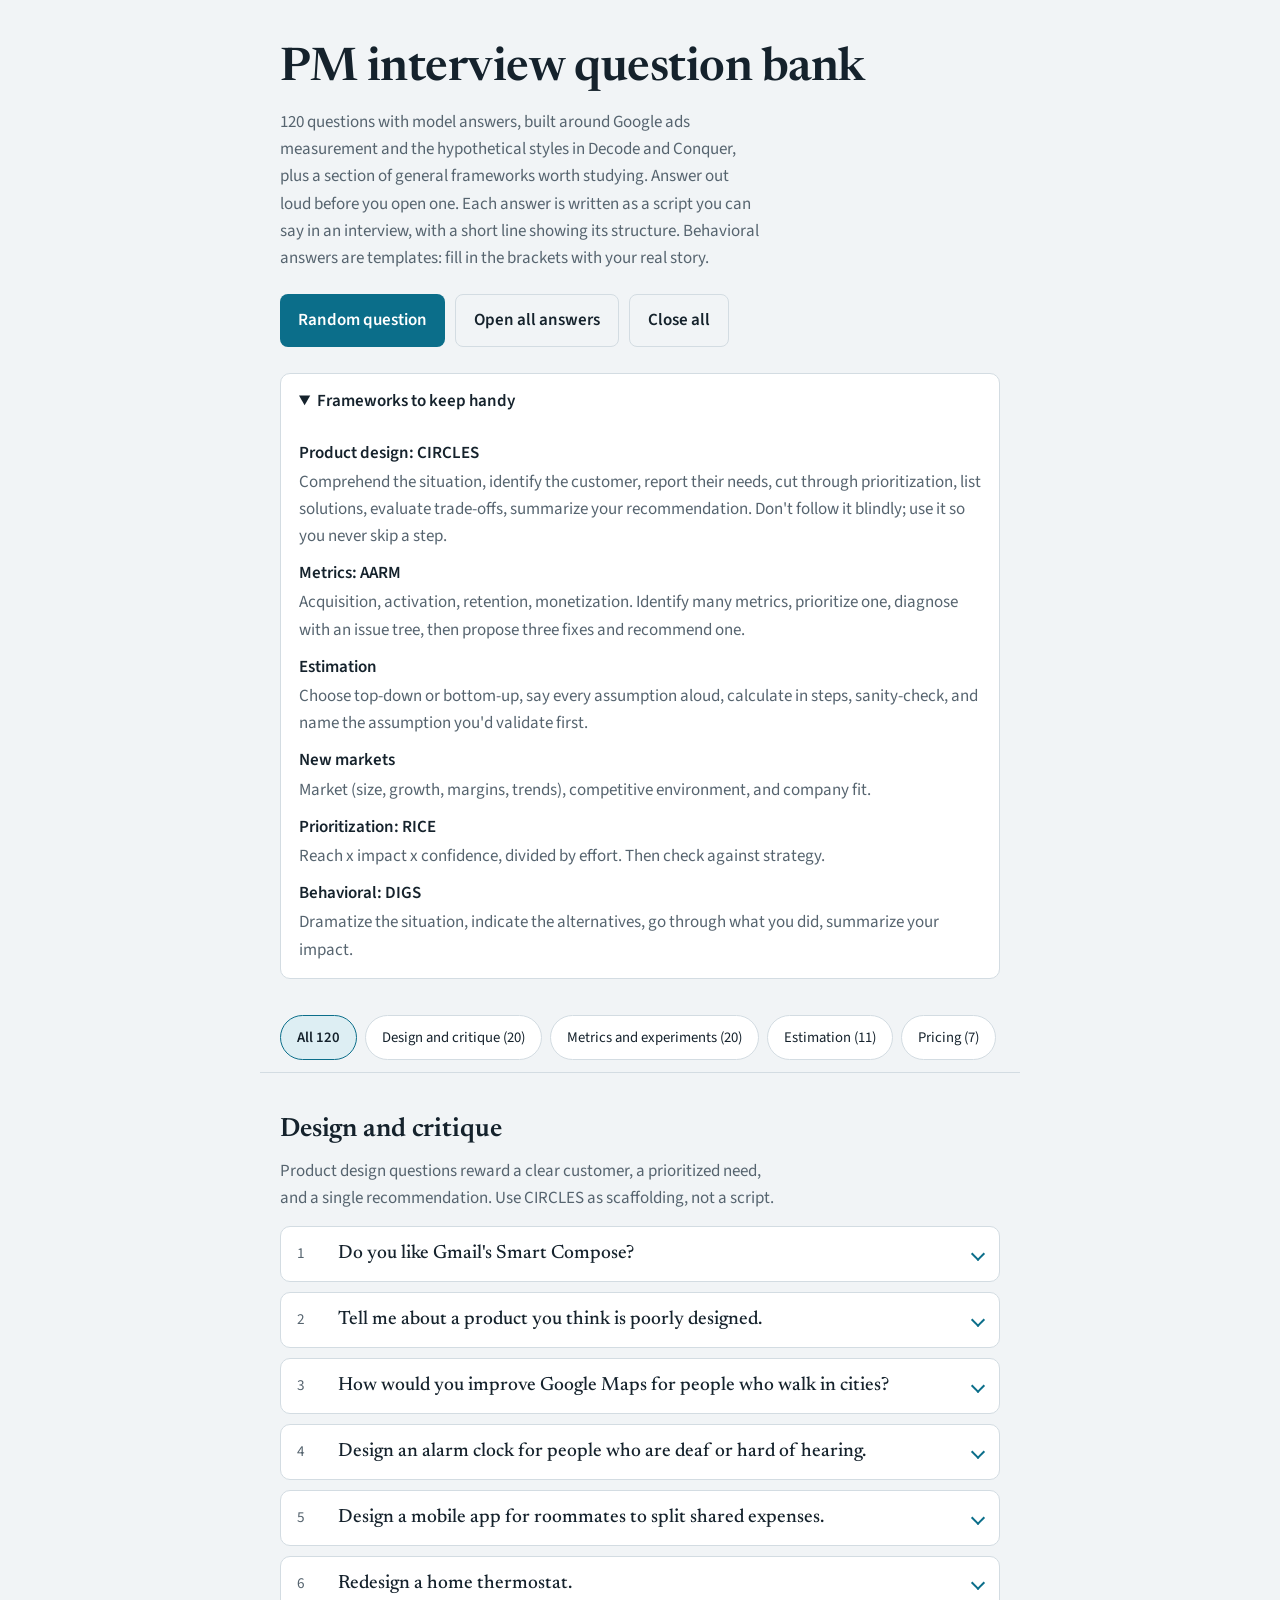
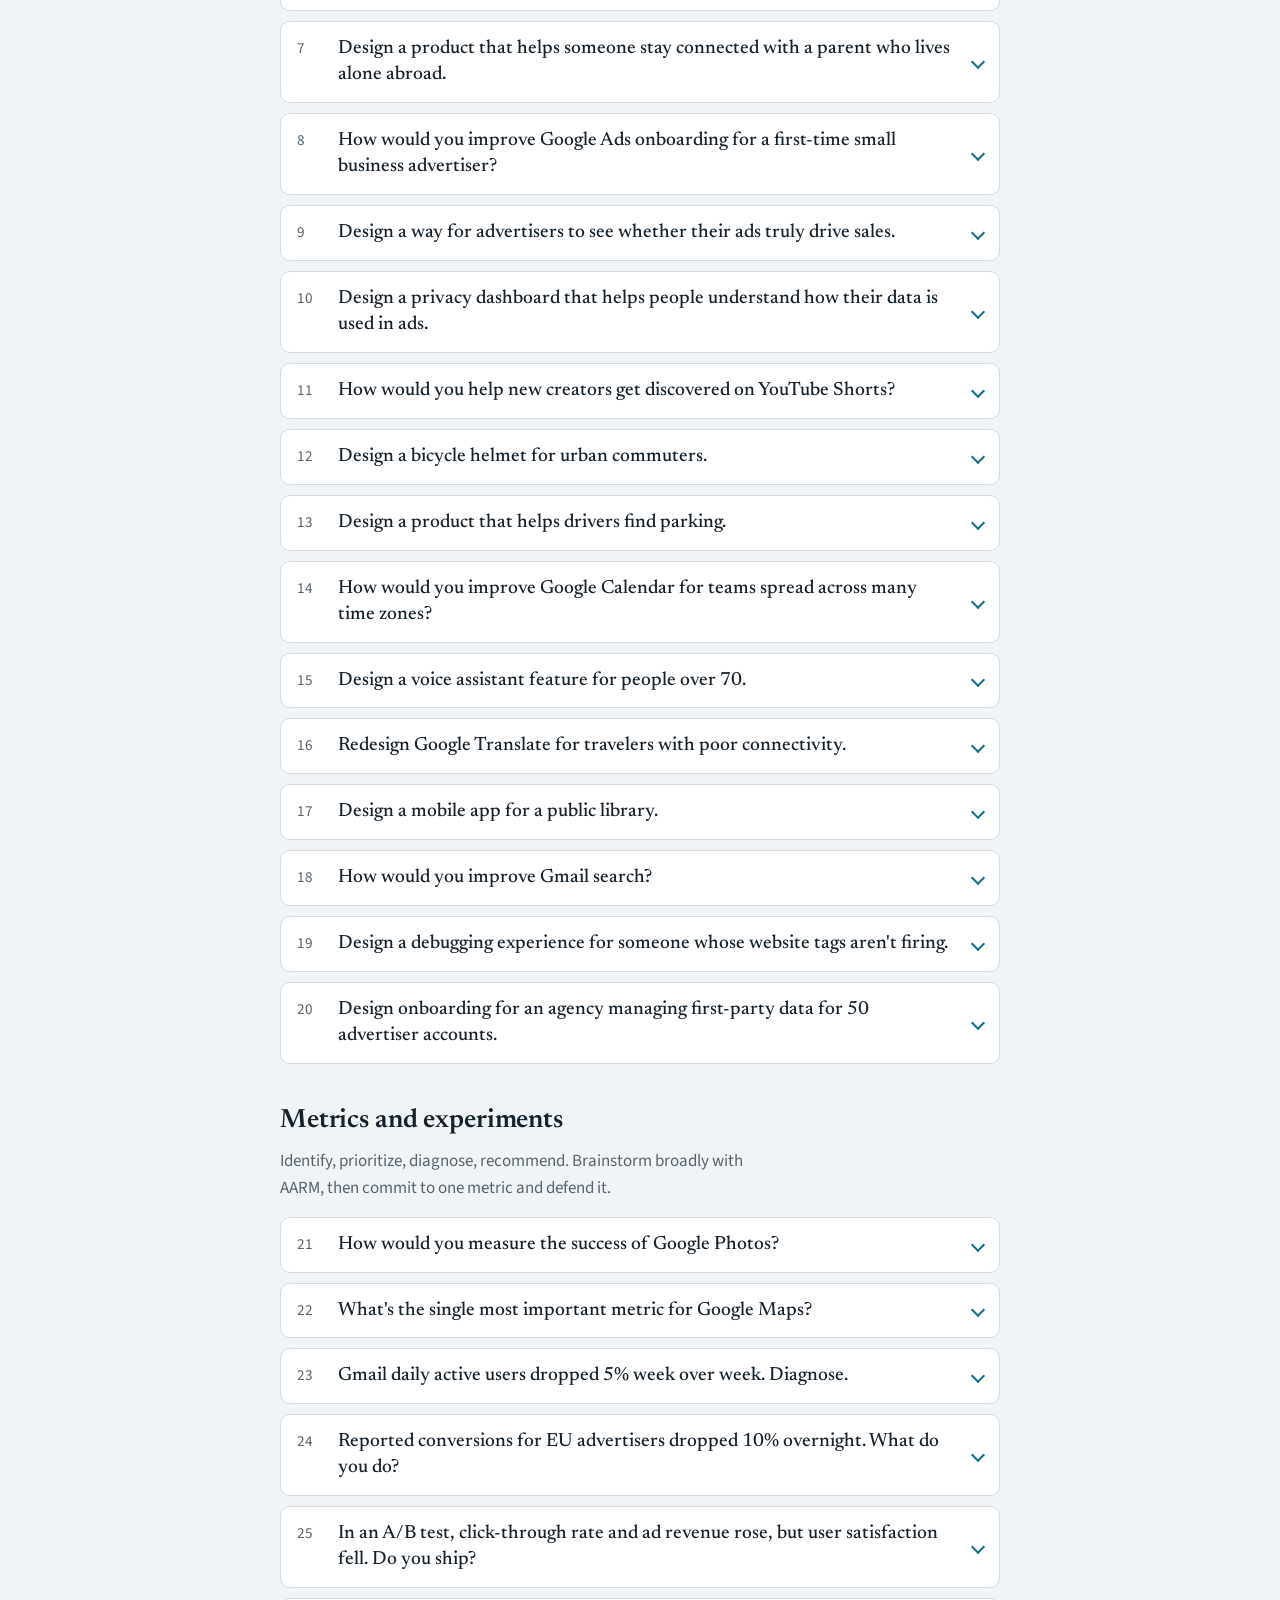
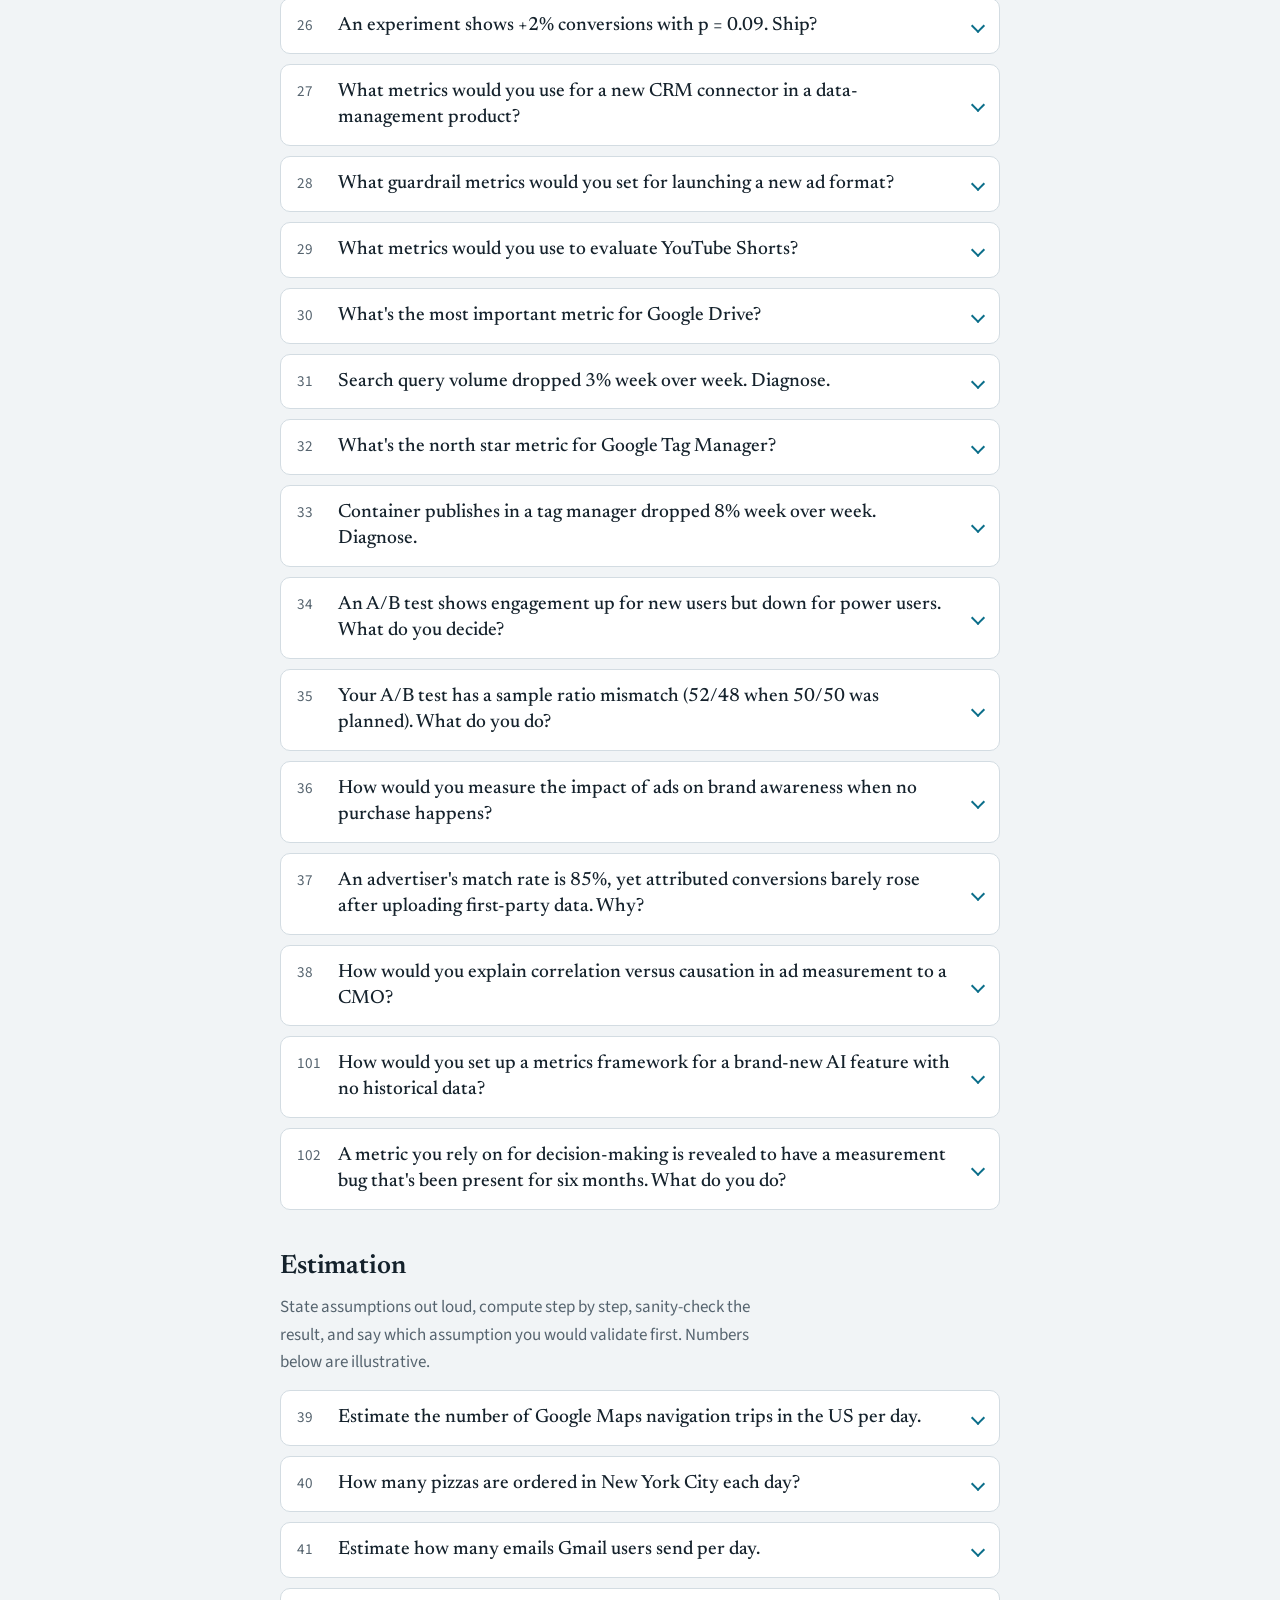
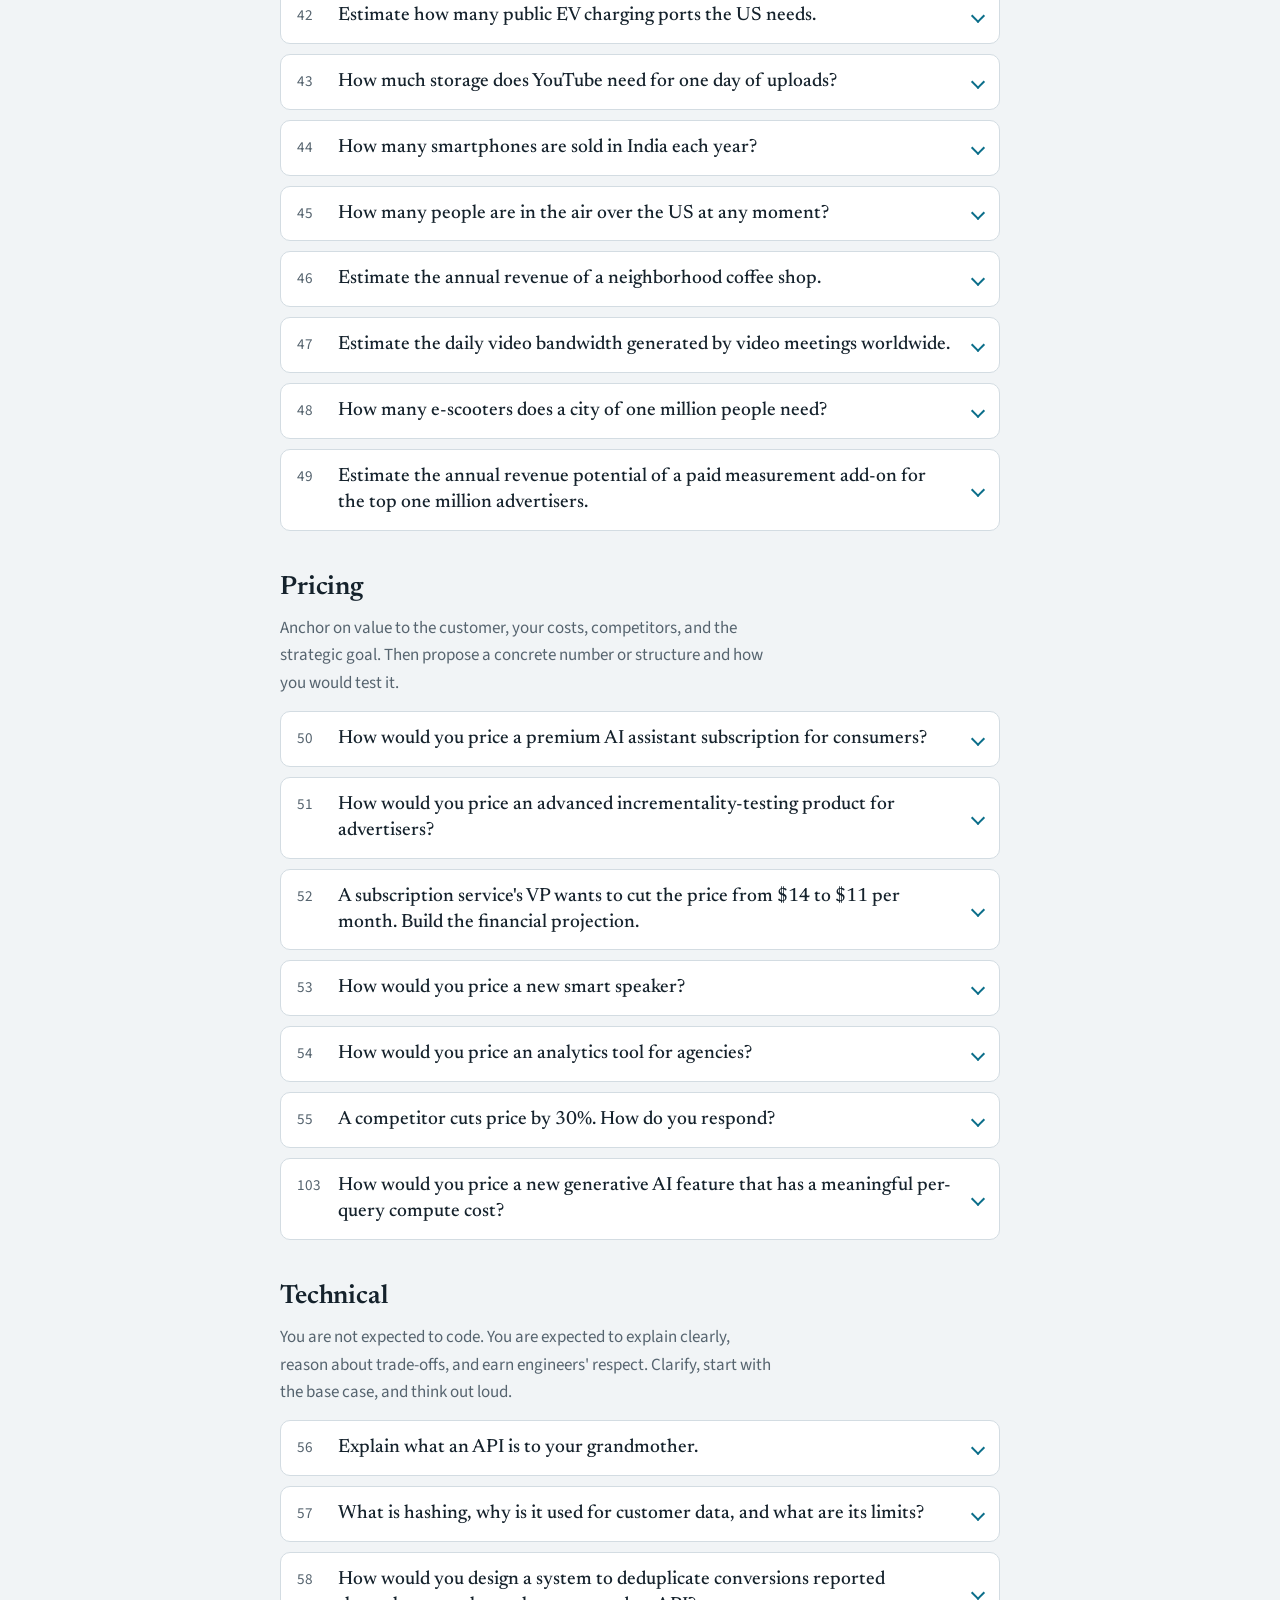
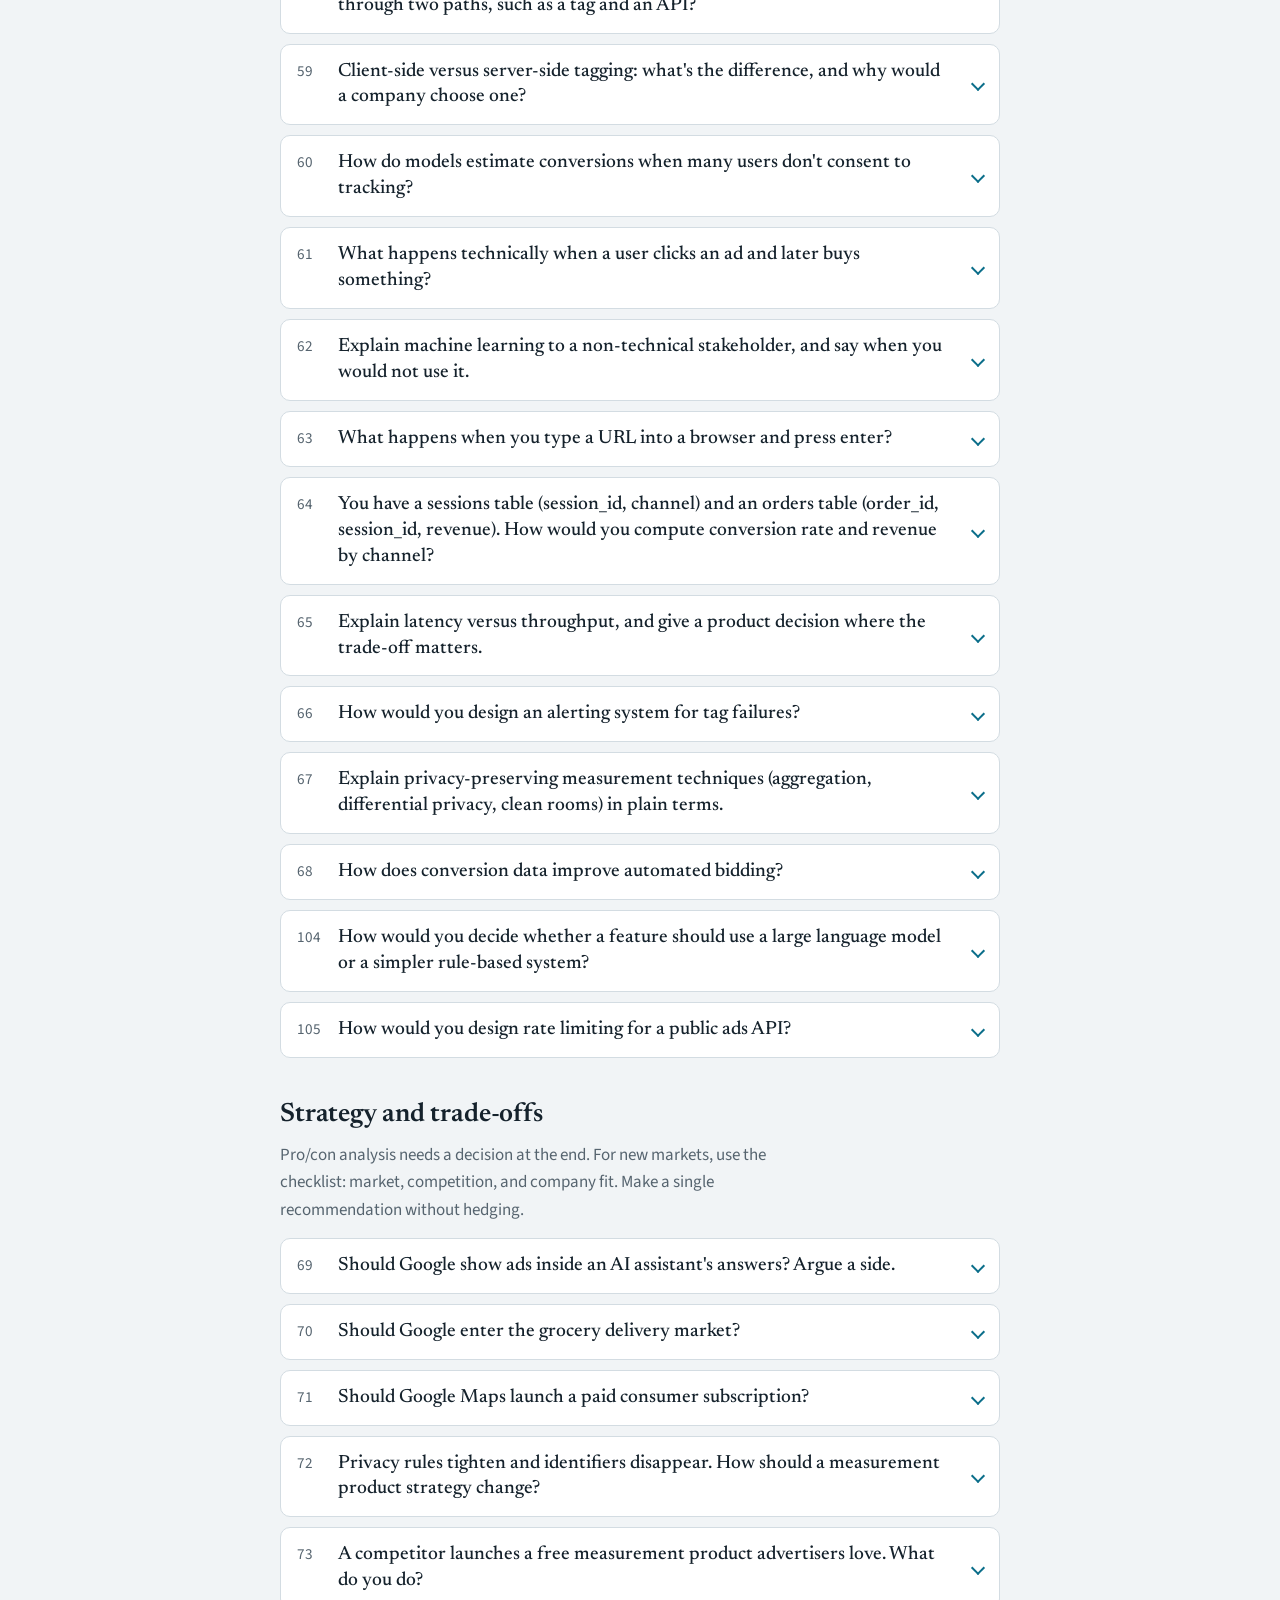
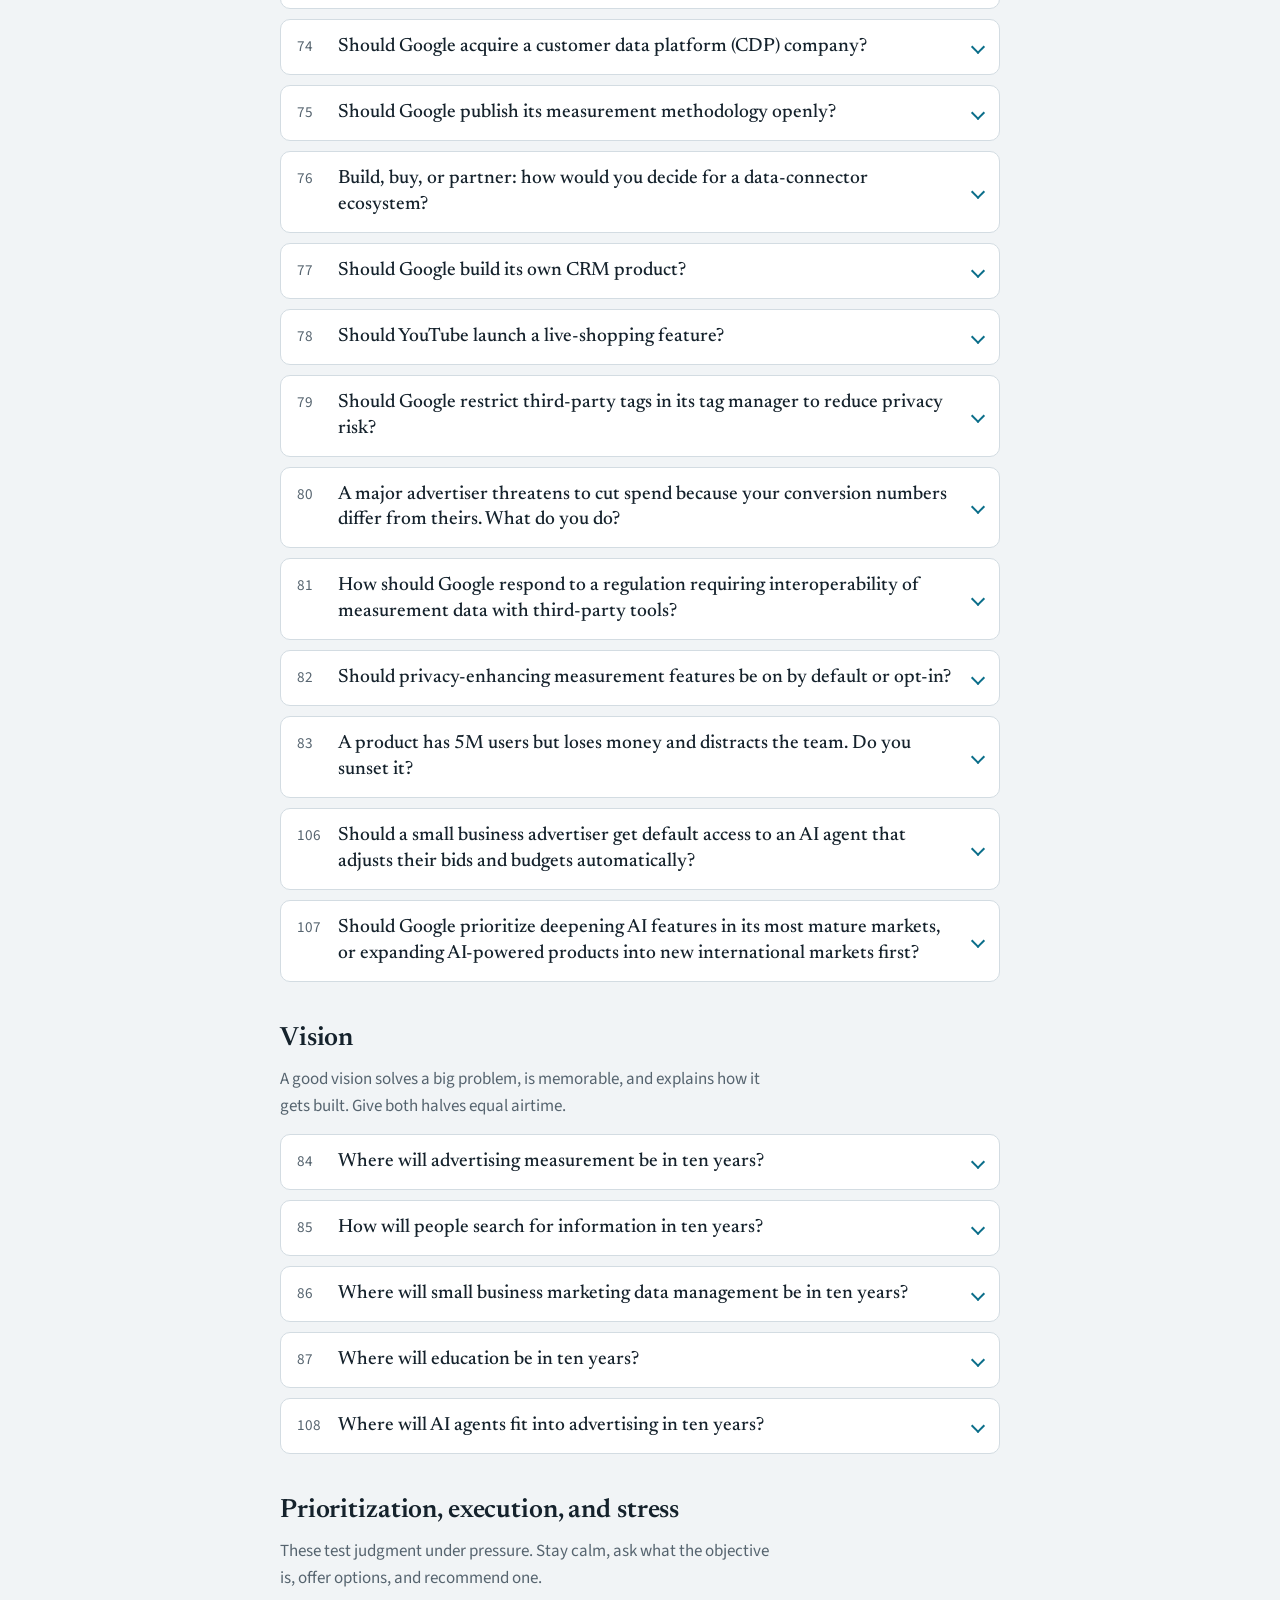
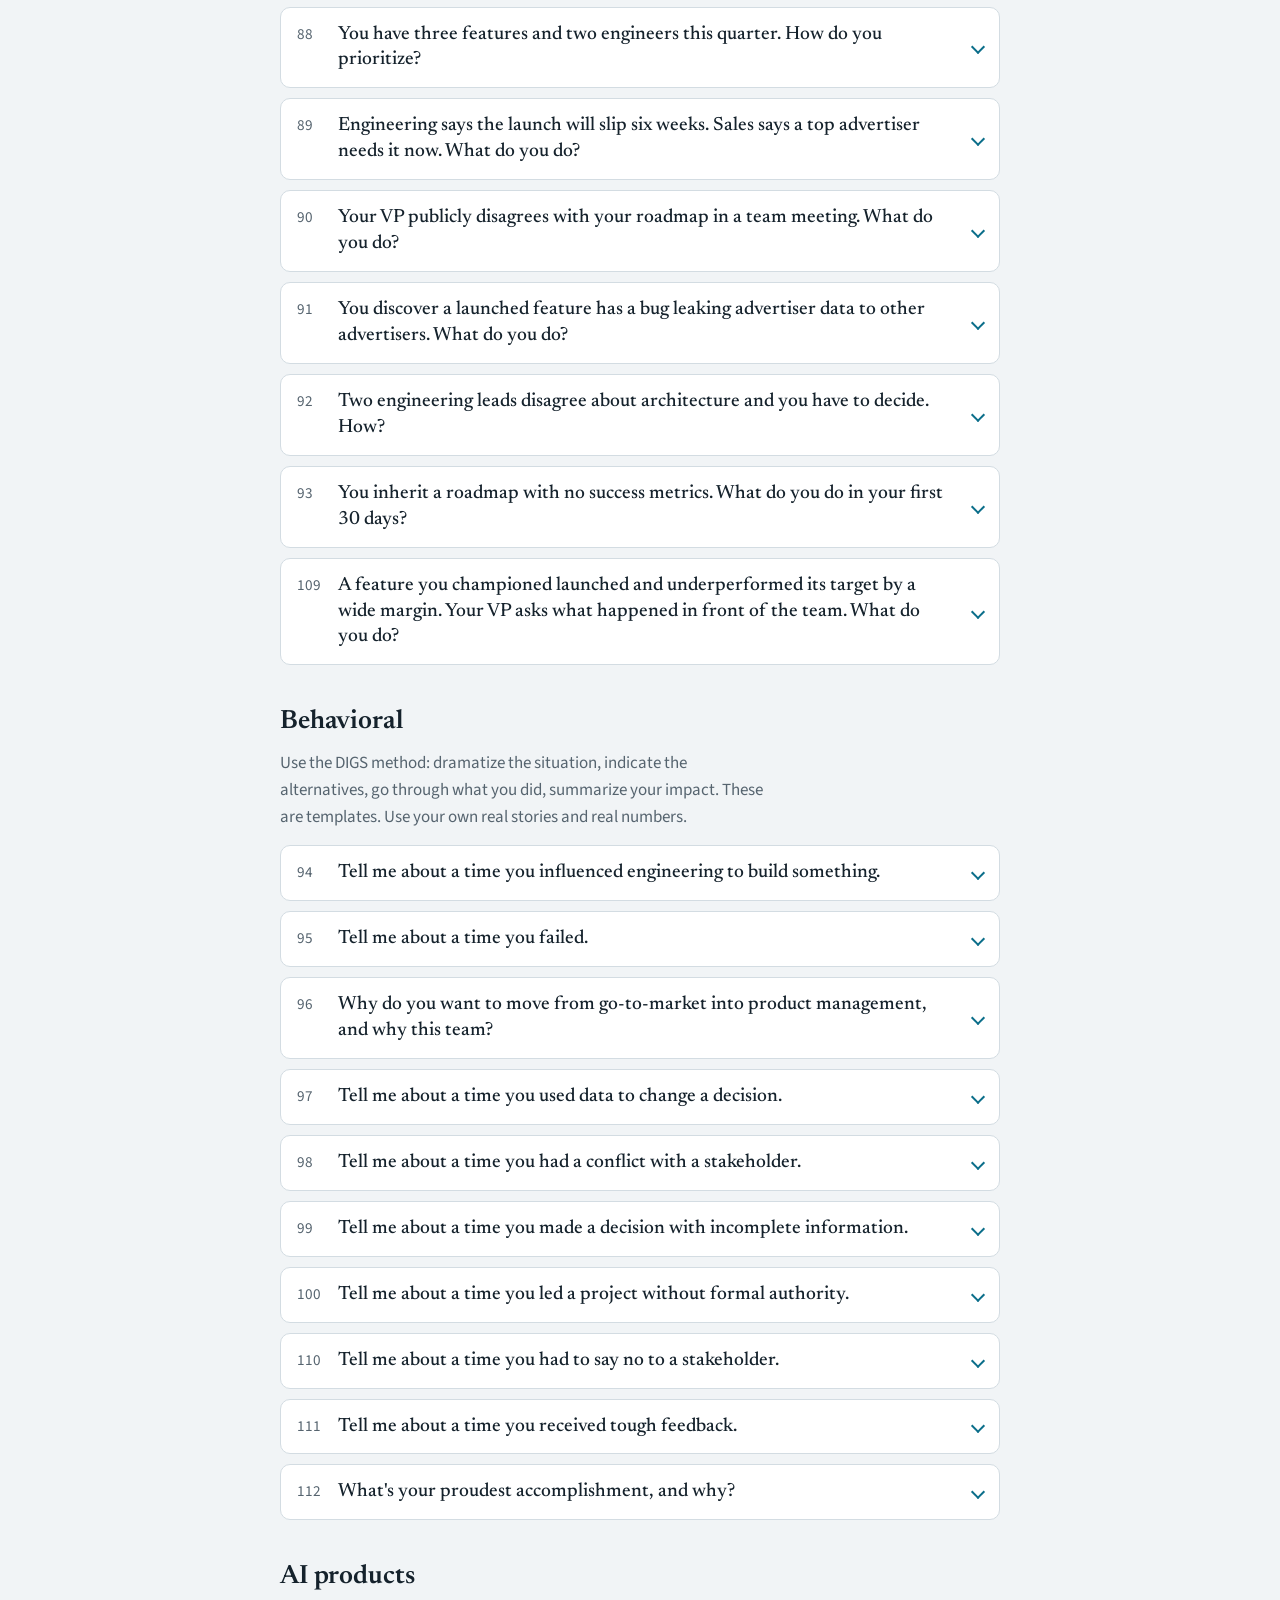
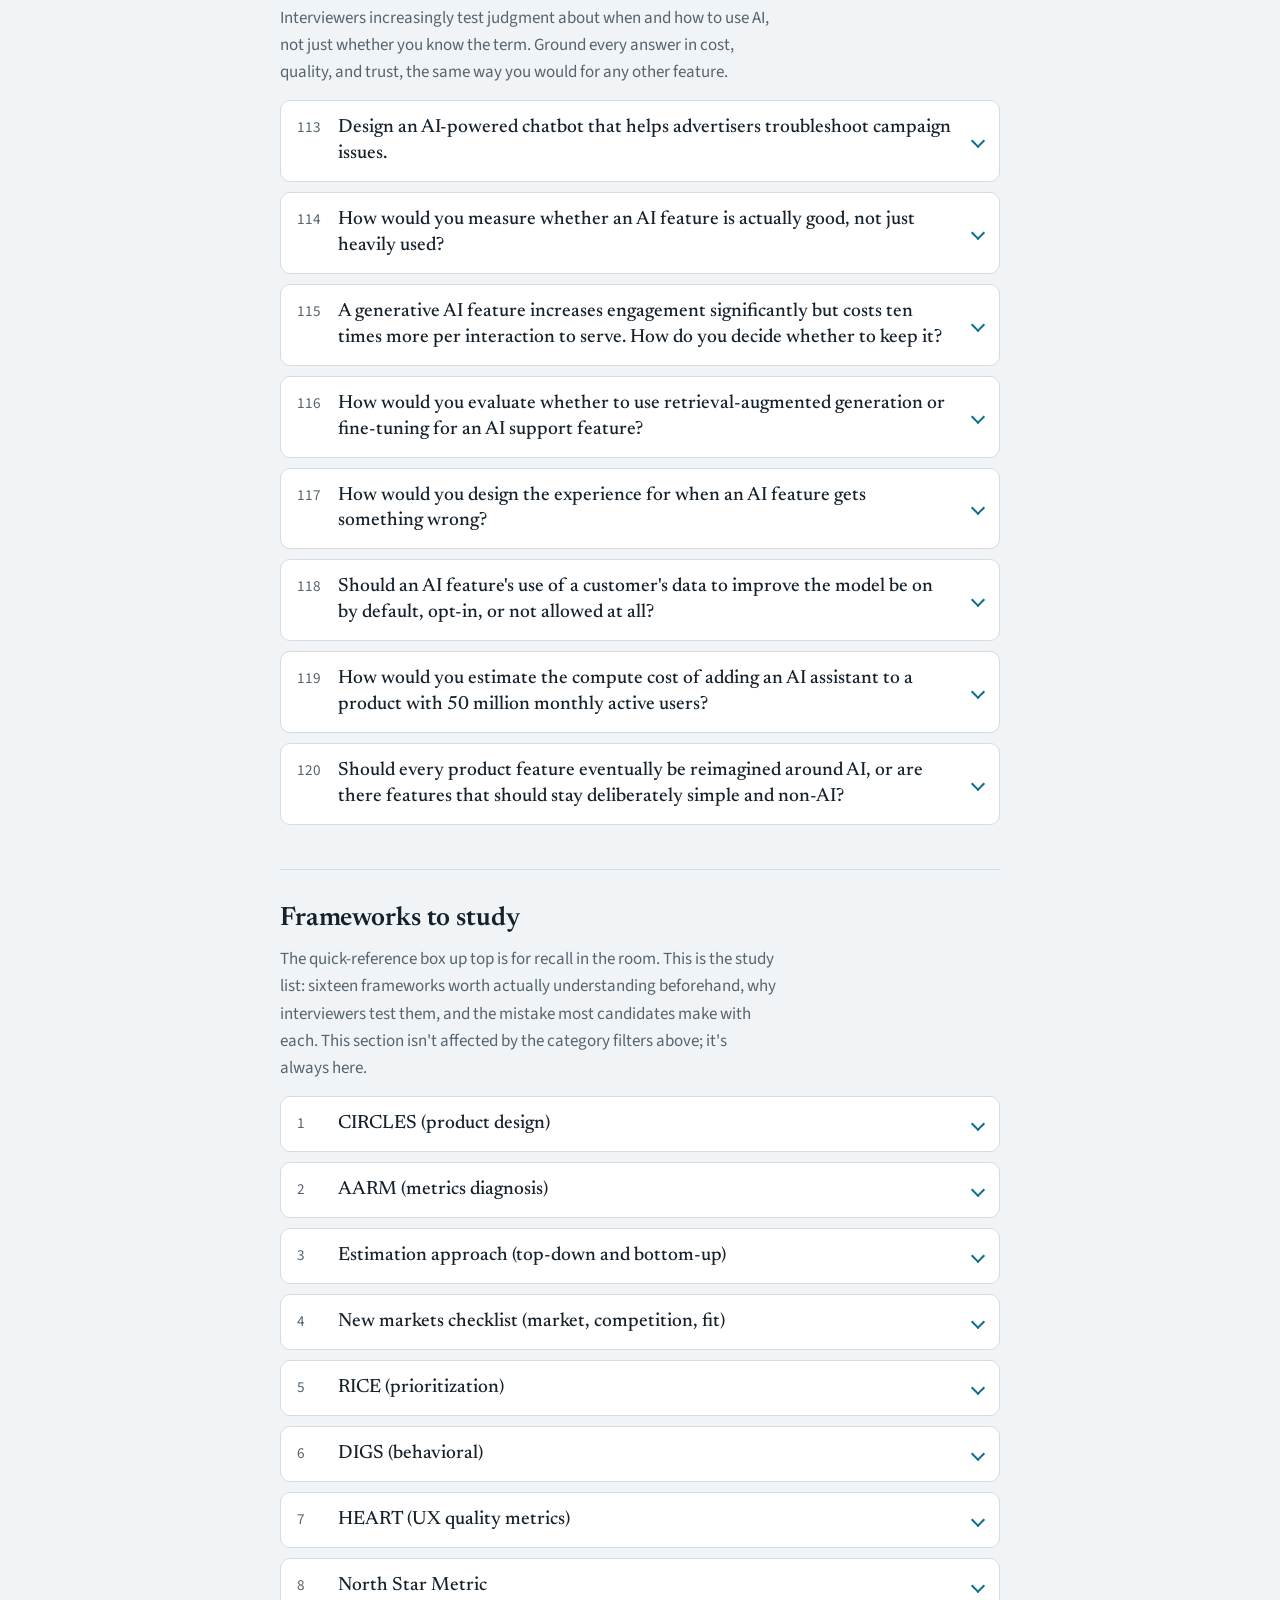
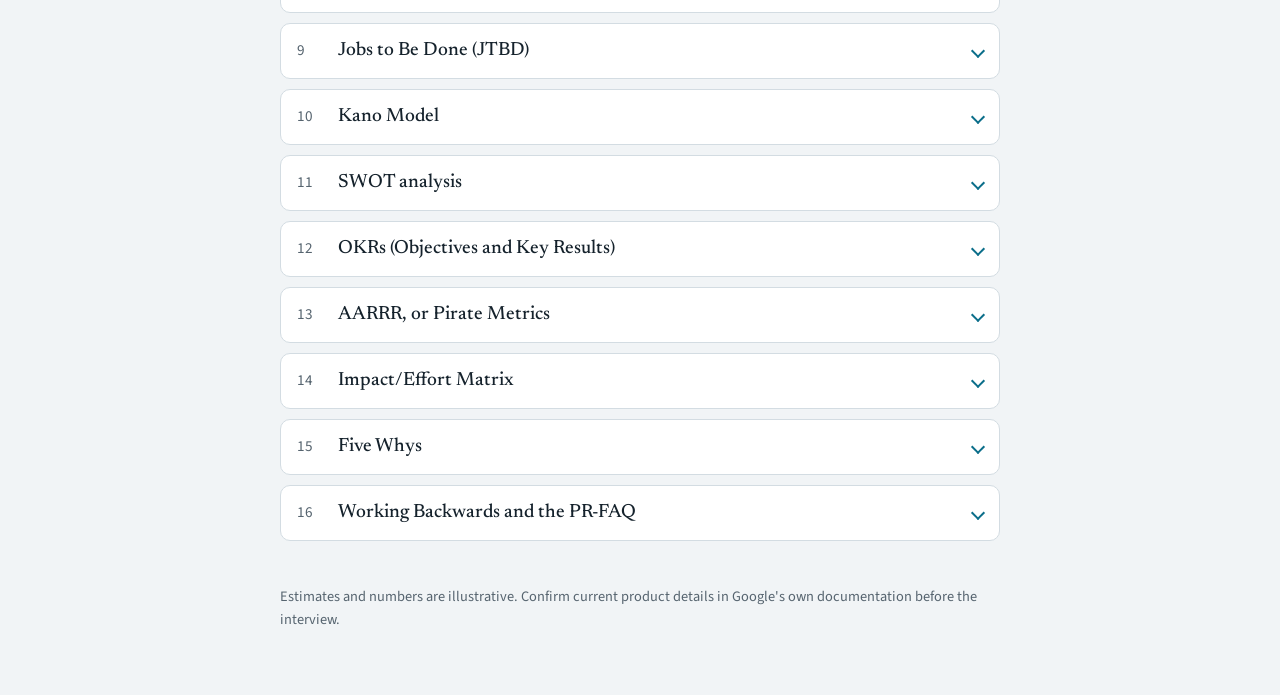
==== index.html @ 240a8ec2 "Add PM interview question bank 120 model-answer questions across design, metrics, estimation, pricin" ====
<!DOCTYPE html>
<html lang="en">
<head>
<meta charset="utf-8">
<meta name="viewport" content="width=device-width, initial-scale=1, viewport-fit=cover">
<title>PM interview question bank</title>
<link rel="preconnect" href="https://fonts.googleapis.com">
<link rel="preconnect" href="https://fonts.gstatic.com" crossorigin>
<link rel="stylesheet" href="https://fonts.googleapis.com/css2?family=Newsreader:opsz,wght@6..72,500;6..72,600&family=Source+Sans+3:wght@400;600&display=swap">
<style>
:root{
  --bg:#F1F4F6; --surface:#FFFFFF; --ink:#15222C; --muted:#56646F; --line:#D3DCE2;
  --accent:#0B6E8A; --accent-soft:#DDEEF3; --mark:#FFE8A3;
  --serif:"Newsreader",Georgia,"Times New Roman",serif;
  --sans:"Source Sans 3",-apple-system,"Segoe UI",Roboto,Helvetica,Arial,sans-serif;
  box-sizing:border-box;
  padding-top:env(safe-area-inset-top,0px);
  padding-bottom:env(safe-area-inset-bottom,0px);
}
@media (prefers-color-scheme: dark){
  :root:not([data-theme="light"]){
    --bg:#0F171D; --surface:#172229; --ink:#E5ECF0; --muted:#9AA9B4; --line:#2A3A45;
    --accent:#5CC2DD; --accent-soft:#16323C; --mark:#4B4013;
  }
}
:root[data-theme="dark"]{
  --bg:#0F171D; --surface:#172229; --ink:#E5ECF0; --muted:#9AA9B4; --line:#2A3A45;
  --accent:#5CC2DD; --accent-soft:#16323C; --mark:#4B4013;
}
html{scroll-padding-top:calc(env(safe-area-inset-top,0px) + 64px)}
*,*::before,*::after{box-sizing:inherit}
body{margin:0;background:var(--bg);color:var(--ink);font-family:var(--sans);font-size:17px;line-height:1.6}
.wrap{max-width:760px;margin:0 auto;padding:0 20px 64px}
header{padding:44px 0 18px}
h1{font-family:var(--serif);font-weight:600;font-size:clamp(2rem,6vw,2.9rem);line-height:1.1;margin:0 0 14px;letter-spacing:-0.01em}
.lede{color:var(--muted);margin:0 0 22px;max-width:60ch}
.tools{display:flex;flex-wrap:wrap;gap:10px}
button{font:inherit;cursor:pointer;touch-action:manipulation}
.btn{background:var(--accent);color:#fff;border:0;border-radius:8px;padding:12px 18px;font-weight:600;min-height:44px}
:root[data-theme="dark"] .btn{color:#06222B}
@media (prefers-color-scheme: dark){:root:not([data-theme="light"]) .btn{color:#06222B}}
.btn.alt{background:transparent;color:var(--ink);border:1px solid var(--line)}
button:focus-visible,summary:focus-visible{outline:3px solid var(--accent);outline-offset:2px}
summary{touch-action:manipulation}
.fw{background:var(--surface);border:1px solid var(--line);border-radius:10px;margin:26px 0 8px;padding:0 18px}
.fw summary{padding:14px 0;font-weight:600;cursor:pointer}
.fw dl{margin:0 0 14px}
.fw dt{font-weight:600;margin-top:10px}
.fw dd{margin:2px 0 0;color:var(--muted)}
.bar{position:sticky;top:env(safe-area-inset-top,0px);z-index:5;background:var(--bg);border-bottom:1px solid var(--line);margin:0 -20px;padding:10px 20px}
.chips{display:flex;gap:8px;overflow-x:auto;-webkit-overflow-scrolling:touch;padding-bottom:2px;scrollbar-width:thin}
.chip{flex:0 0 auto;background:var(--surface);color:var(--ink);border:1px solid var(--line);border-radius:999px;padding:10px 16px;font-size:.92rem;white-space:nowrap;min-height:44px;touch-action:manipulation}
.chip[aria-pressed="true"]{background:var(--accent-soft);border-color:var(--accent);color:var(--ink);font-weight:600}
.sec{margin-top:36px}
#frameworks{margin-top:44px;padding-top:28px;border-top:1px solid var(--line)}
.sec[hidden]{display:none}
h2{font-family:var(--serif);font-weight:600;font-size:1.65rem;margin:0 0 6px;letter-spacing:-0.005em}
.blurb{color:var(--muted);margin:0 0 14px;max-width:62ch}
.q{background:var(--surface);border:1px solid var(--line);border-radius:10px;margin:0 0 10px}
.q.picked{background:var(--mark)}
.q summary{list-style:none;display:flex;gap:14px;align-items:baseline;padding:14px 16px;cursor:pointer}
.q summary::-webkit-details-marker{display:none}
.num{flex:0 0 1.8em;color:var(--muted);font-variant-numeric:tabular-nums;font-size:.95rem}
.qt{font-family:var(--serif);font-weight:500;font-size:1.2rem;line-height:1.35;flex:1}
.q summary::after{content:"";flex:0 0 auto;width:8px;height:8px;border-right:2px solid var(--accent);border-bottom:2px solid var(--accent);transform:rotate(45deg);margin-left:6px;align-self:center;transition:transform .15s}
.q[open] summary::after{transform:rotate(225deg)}
.ans{padding:2px 18px 16px calc(16px + 1.8em + 14px);border-top:1px solid var(--line);margin:0 0 0 0}
.ans p{margin:12px 0 0;max-width:66ch}
.ans p.shape{color:var(--muted);font-size:.92rem;border-left:3px solid var(--accent);padding-left:10px;margin-top:14px}
.ans ul,.ans ol{margin:10px 0 0;padding-left:1.25em;max-width:66ch}
.ans li{margin:4px 0}
.tbl{overflow-x:auto;-webkit-overflow-scrolling:touch;margin-top:12px}
table{border-collapse:collapse;font-size:.95rem;min-width:100%}
th,td{border:1px solid var(--line);padding:6px 10px;text-align:left}
th{background:var(--accent-soft)}
pre{background:var(--accent-soft);border:1px solid var(--line);border-radius:8px;padding:12px 14px;overflow-x:auto;-webkit-overflow-scrolling:touch;margin:12px 0 0;font-size:.85rem;line-height:1.5;max-width:66ch}
code{font-family:ui-monospace,SFMono-Regular,Menlo,Consolas,monospace}
footer{margin-top:44px;color:var(--muted);font-size:.9rem}
@media (max-width:560px){
  .ans{padding-left:18px}
  .num{flex-basis:1.6em}
  .qt{font-size:1.1rem}
}
@media (prefers-reduced-motion: reduce){.q summary::after{transition:none}}
</style>
</head>
<body>
<div class="wrap">
<header>
<h1>PM interview question bank</h1>
<p class="lede">120 questions with model answers, built around Google ads measurement and the hypothetical styles in Decode and Conquer, plus a section of general frameworks worth studying. Answer out loud before you open one. Each answer is written as a script you can say in an interview, with a short line showing its structure. Behavioral answers are templates: fill in the brackets with your real story.</p>
<div class="tools">
<button class="btn" id="rand">Random question</button>
<button class="btn alt" id="openall">Open all answers</button>
<button class="btn alt" id="closeall">Close all</button>
</div>
<details class="fw" open>
<summary>Frameworks to keep handy</summary>

<dl>
<dt>Product design: CIRCLES</dt><dd>Comprehend the situation, identify the customer, report their needs, cut through prioritization, list solutions, evaluate trade-offs, summarize your recommendation. Don't follow it blindly; use it so you never skip a step.</dd>
<dt>Metrics: AARM</dt><dd>Acquisition, activation, retention, monetization. Identify many metrics, prioritize one, diagnose with an issue tree, then propose three fixes and recommend one.</dd>
<dt>Estimation</dt><dd>Choose top-down or bottom-up, say every assumption aloud, calculate in steps, sanity-check, and name the assumption you'd validate first.</dd>
<dt>New markets</dt><dd>Market (size, growth, margins, trends), competitive environment, and company fit.</dd>
<dt>Prioritization: RICE</dt><dd>Reach x impact x confidence, divided by effort. Then check against strategy.</dd>
<dt>Behavioral: DIGS</dt><dd>Dramatize the situation, indicate the alternatives, go through what you did, summarize your impact.</dd>
</dl>
</details>
</header>
<nav class="bar" aria-label="Filter by category"><div class="chips"><button class="chip" data-filter="all" aria-pressed="true">All 120</button>
<button class="chip" data-filter="design" aria-pressed="false">Design and critique (20)</button>
<button class="chip" data-filter="metrics" aria-pressed="false">Metrics and experiments (20)</button>
<button class="chip" data-filter="estimation" aria-pressed="false">Estimation (11)</button>
<button class="chip" data-filter="pricing" aria-pressed="false">Pricing (7)</button>
<button class="chip" data-filter="technical" aria-pressed="false">Technical (15)</button>
<button class="chip" data-filter="strategy" aria-pressed="false">Strategy and trade-offs (17)</button>
<button class="chip" data-filter="vision" aria-pressed="false">Vision (5)</button>
<button class="chip" data-filter="execution" aria-pressed="false">Prioritization, execution, and stress (7)</button>
<button class="chip" data-filter="behavioral" aria-pressed="false">Behavioral (10)</button>
<button class="chip" data-filter="ai" aria-pressed="false">AI products (8)</button></div></nav>
<main>
<section class="sec" data-sec="design"><h2>Design and critique</h2><p class="blurb">Product design questions reward a clear customer, a prioritized need, and a single recommendation. Use CIRCLES as scaffolding, not a script.</p><details class="q" id="q1"><summary><span class="num">1</span><span class="qt">Do you like Gmail's Smart Compose?</span></summary><div class="ans"><p class="shape">Judge it on four criteria, then give a verdict and metrics.</p><p>Yes, overall I do, and let me explain how I'm judging it. I evaluate a product on four questions: does it solve a real problem, is it easy to understand, is it unobtrusive, and does it respect the user?</p>
<p>On the first three it does well. Writing routine emails is repetitive, and Smart Compose removes that friction with a suggestion that appears inline. The user accepts it with one keystroke or ignores it by simply typing on, so the cost of a bad suggestion is almost zero.</p>
<p>My concerns are about the fourth question. Suggestions can nudge everyone toward the same generic phrasing, and they can be subtly wrong in a way you miss when you're skimming. Some people also worry about what a model learns from their writing.</p>
<p>So my verdict is that I like it for routine email. I'd improve it with lightweight tone controls and a clear privacy explanation. To know whether it's working, I'd track accept rate and characters saved, and I'd also track how much people edit after accepting, because edits tell me about quality, not just usage.</p></div></details>
<details class="q" id="q2"><summary><span class="num">2</span><span class="qt">Tell me about a product you think is poorly designed.</span></summary><div class="ans"><p class="shape">Pick one product, name the user and goal, show specific failures, propose a fix, and say how you'd measure it.</p><p>I'd pick airport self check-in kiosks, because I can describe the failure specifically.</p>
<p>The user is a traveler who wants to check in and drop a bag in under two minutes. The kiosk gets in their way in three ways. The first screen offers several options with equal weight, so people hesitate. Upsells like seat upgrades interrupt the core task before the bag tag is printed. And when something goes wrong, the error message tells you what failed but not what to do next, so people end up waiting for a staff member.</p>
<p>The result is long queues, and staff spend their time overriding the machine instead of helping people who really need help.</p>
<p>I'd fix it with one primary action per screen, upsells moved to after the task is complete, error messages that name the next step, and a help button that's always visible. I'd measure success by the share of passengers who finish without staff help and by the average time to complete.</p></div></details>
<details class="q" id="q3"><summary><span class="num">3</span><span class="qt">How would you improve Google Maps for people who walk in cities?</span></summary><div class="ans"><p class="shape">CIRCLES: clarify, one customer, needs, prioritize, three solutions, recommendation, metrics.</p><p>Let me start by clarifying the goal. I'll assume we want more confident, comfortable walking trips, and that we care about people who walk regularly, not just tourists.</p>
<p>I'll focus on urban commuters who walk fifteen to thirty minutes a day. Their needs are to arrive safely, avoid heat and rain where they can, and not get lost coming out of a station. Of those, feeling confident about the route matters most, because a bad experience makes people stop trusting the app for walking.</p>
<p>I see three solutions. First, routing that weighs shade, covered paths, and lighting. Second, exit-level guidance for stations and large buildings. Third, better live-view arrows at complicated intersections.</p>
<p>My recommendation is the first. It has the highest impact and builds on data we largely have, although coverage will vary by city, so I'd launch where the data is strongest. I'd measure adoption of walking routes, how often people reroute, trip completion, and satisfaction.</p></div></details>
<details class="q" id="q4"><summary><span class="num">4</span><span class="qt">Design an alarm clock for people who are deaf or hard of hearing.</span></summary><div class="ans"><p class="shape">Clarify, user needs, options, recommendation with an escalation feature, trade-offs, metrics.</p><p>First, some quick assumptions. I'll design for people at home who are deaf or hard of hearing, with a price similar to a mainstream alarm clock, and possibly a partner sleeping nearby.</p>
<p>Their needs are to wake reliably, to not disturb a partner, and to have something that's easy to travel with.</p>
<p>I see three approaches: a bed shaker under the mattress, a wearable that vibrates, and a light that brightens like a sunrise. Each has a weakness. Shakers aren't portable, wearables need charging, and light alone won't wake a deep sleeper.</p>
<p>So I'd recommend a vibrating wearable paired with a gradual light, plus escalation: if the alarm isn't dismissed within two minutes, the vibration gets stronger and, if the user has opted in, a trusted contact is alerted. The trade-offs are cost and the annoyance of wearing something at night, so comfort matters.</p>
<p>I'd measure missed wake-ups, false alarms, and how comfortable people say it is to sleep with.</p></div></details>
<details class="q" id="q5"><summary><span class="num">5</span><span class="qt">Design a mobile app for roommates to split shared expenses.</span></summary><div class="ans"><p class="shape">Customer, needs, prioritization, solutions, recommendation, metrics.</p><p>I'll start with the customer: three or four roommates in their twenties, where one person always ends up chasing everyone for money.</p>
<p>Their needs are to log a purchase in a few seconds, split it fairly, see who owes whom, and settle up without awkwardness.</p>
<p>I'd prioritize fast logging and clear balances, because if logging is a chore, nobody uses the app and everything else falls apart.</p>
<p>For solutions, I see three: scanning a receipt to log an expense, automating recurring bills like rent and utilities, and settling up through an existing payment partner. I'd use a partner instead of building payments myself to avoid regulatory complexity.</p>
<p>My recommendation is a quick-add flow plus automated recurring bills, since rent and utilities are the most frequent shared expenses. I'd measure expenses logged per household each month, the share of balances settled within two weeks, and household retention after ninety days.</p></div></details>
<details class="q" id="q6"><summary><span class="num">6</span><span class="qt">Redesign a home thermostat.</span></summary><div class="ans"><p class="shape">Customer, core problem, solutions, recommendation, risks, metrics.</p><p>The customer I'm designing for is a busy family that never programs the schedule. That's the core problem: the schedule never gets set, so energy is wasted, and the menus are confusing enough that nobody wants to fix it.</p>
<p>I see three options. The thermostat could learn the family's routine from their behavior. It could detect whether anyone is home. Or it could offer three simple modes: home, away, and sleep.</p>
<p>I'd recommend learning combined with a one-tap override that clearly shows the effect on comfort and savings. Learning removes the setup burden, and the override keeps people in control.</p>
<p>There are two risks I'd address. Presence data is sensitive, so I'd process it on the device. And a thermostat that does surprising things erodes trust, so it should explain any change it makes.</p>
<p>For metrics, I'd look at energy saved per household, override rate, where lower is better, and the share of homes running an effective schedule.</p></div></details>
<details class="q" id="q7"><summary><span class="num">7</span><span class="qt">Design a product that helps someone stay connected with a parent who lives alone abroad.</span></summary><div class="ans"><p class="shape">Customer, needs, three options, recommendation, the privacy tension, metrics.</p><p>I'll focus on an adult child and a parent who is over seventy and not comfortable with technology.</p>
<p>The adult child needs to know the parent is okay without nagging. The parent needs an effortless way to reach the child, and both want to share small moments.</p>
<p>I see three solutions: a photo-frame display with one-tap calling and an "I'm fine" button, a passive daily check-in, and medication reminders linked to a shared calendar.</p>
<p>I'd recommend the photo frame with one-tap calling and a gentle daily status. It's simple enough for the parent to use, and it fits into their home without feeling like surveillance.</p>
<p>That last point is the main tension: reassurance versus independence. So the parent must consent and control exactly what's shared.</p>
<p>I'd measure weekly interactions, how often the parent initiates a call, and how many families keep using it after three months.</p></div></details>
<details class="q" id="q8"><summary><span class="num">8</span><span class="qt">How would you improve Google Ads onboarding for a first-time small business advertiser?</span></summary><div class="ans"><p class="shape">Goal, customer, pain points, solutions, recommendation with measurement built in, metrics.</p><p>I'll define the goal as getting a first-time advertiser to a first campaign that actually spends and converts.</p>
<p>The customer I have in mind is a solo owner who isn't a marketer and has very little time. Their pain points are jargon, not knowing how much to spend, and not being able to tell whether it worked.</p>
<p>I see three solutions. One is goal-first setup, where they choose what they want, such as calls, purchases, or store visits, instead of choosing campaign types. Two is a campaign pre-filled from their website. Three is a guided conversion setup with a verification step.</p>
<p>I'd recommend goal-first setup with the conversion check built in. The reason is that measurement failures are silent: if conversion tracking is broken, the advertiser can't tell what's working, and the system can't optimize.</p>
<p>I'd measure the share of new advertisers who launch within seven days, the share with working conversion tracking by day seven, and thirty-day retention.</p></div></details>
<details class="q" id="q9"><summary><span class="num">9</span><span class="qt">Design a way for advertisers to see whether their ads truly drive sales.</span></summary><div class="ans"><p class="shape">Frame correlation versus incrementality, customer, three solutions, recommendation, limits, metrics.</p><p>The key distinction is between correlation and incrementality. Reported conversions tell you who bought after seeing an ad. Incrementality tells you who bought because of the ad, and that's the question a skeptical CFO cares about.</p>
<p>So I'll design for a mid-size retailer with online and offline sales and a CFO who doesn't trust attribution reports.</p>
<p>I see three solutions. First, in-product lift experiments, such as geo tests or holdouts. Second, modeled attribution with marketing-mix style reporting. Third, a plain-language summary that shows estimated incremental sales using both.</p>
<p>I'd recommend guided lift tests with the plain-language summary on top, because a result the CFO can understand and trust is what actually changes budget decisions. Small advertisers may not have enough volume for clean holdouts, so for them I'd lean on modeling.</p>
<p>I'd measure the share of advertisers running a test, how often budgets change after results, and trust scores.</p></div></details>
<details class="q" id="q10"><summary><span class="num">10</span><span class="qt">Design a privacy dashboard that helps people understand how their data is used in ads.</span></summary><div class="ans"><p class="shape">Customer, needs, solutions, recommendation, the tension with ad relevance, metrics.</p><p>I'll design for a privacy-conscious but non-technical adult. They want to understand what's happening in plain language, change things in a few clicks, and feel confident the controls actually work. Today, settings are scattered and full of jargon.</p>
<p>I see three solutions. One hub that shows what data is used and why. Simple presets for how personalized ads should be. And periodic check-ins that remind people of their choices.</p>
<p>I'd recommend tying the "why am I seeing this ad" explanation directly to one-tap controls, because curiosity is highest at the moment someone sees an ad. It turns a settings chore into something people naturally do.</p>
<p>There's a real tension: more control can reduce ad relevance, which affects advertisers. So alongside trust scores and control usage, I'd track opt-out rates and ad performance, and I'd make sure the design meets regulatory requirements.</p></div></details>
<details class="q" id="q11"><summary><span class="num">11</span><span class="qt">How would you help new creators get discovered on YouTube Shorts?</span></summary><div class="ans"><p class="shape">Customer, pain, solutions, recommendation, risks, metrics.</p><p>I'll focus on hobbyist creators with fewer than a hundred subscribers who are posting their first videos. Their pain is that nobody sees their videos, they get no feedback, and most quit within a few weeks.</p>
<p>What they need is an early audience and some signal about what works.</p>
<p>I see three solutions. A small test audience, matched by interest, for every new creator's first few videos. Simple insights that tell a creator why a video did or didn't spread. And pairing new creators for collaborations.</p>
<p>I'd recommend the test audience plus light diagnostics. The audience gives them the early feedback they're missing, and the diagnostics help them improve.</p>
<p>The risk is viewer experience and spam, so I'd apply quality filters and watch viewer satisfaction on those impressions as a guardrail. For success, I'd track the share of new creators who post a second and a fifth video and their thirty-day retention.</p></div></details>
<details class="q" id="q12"><summary><span class="num">12</span><span class="qt">Design a bicycle helmet for urban commuters.</span></summary><div class="ans"><p class="shape">Customer, pains, solutions, recommendation, trade-offs, metrics.</p><p>I'll design for daily commuters between twenty-five and forty-five. Their pains are that helmets are bulky to carry, they flatten your hair, they're hard for drivers to see at night, and people simply leave them at home. One constraint is non-negotiable: it must meet safety certification.</p>
<p>I see three solutions: a collapsible design, integrated lights and turn signals, and better ventilation.</p>
<p>I'd recommend a certified collapsible helmet with an integrated rear light. The biggest barrier to wearing a helmet is carrying and storing it when you're not riding, so that's the problem I'd solve first, and the light adds safety at little extra complexity.</p>
<p>The trade-offs are cost, weight, and the effort of certifying a folding mechanism. I'd measure self-reported wear rate, return rate, and safety incident reports.</p></div></details>
<details class="q" id="q13"><summary><span class="num">13</span><span class="qt">Design a product that helps drivers find parking.</span></summary><div class="ans"><p class="shape">Customer, needs, solutions, recommendation, challenge, metrics.</p><p>I'll focus on urban drivers who circle blocks looking for parking. They need three things: confidence that a spot exists, the cost, and the local rules, such as permits and time limits.</p>
<p>I see three solutions. Predicted availability, built from anonymized historical and live data. Pre-booking for garages. And suggesting a spot a few blocks away along with the walking time.</p>
<p>I'd recommend predicted availability combined with one-tap garage booking inside navigation. Prediction reduces the circling, and booking gives certainty when it matters.</p>
<p>The main challenge is data coverage for street parking, which is patchy, so I'd start with garages and areas where we have good data. I'd measure time to park, the share of trips where parking is found within a target time, and booking conversion.</p></div></details>
<details class="q" id="q14"><summary><span class="num">14</span><span class="qt">How would you improve Google Calendar for teams spread across many time zones?</span></summary><div class="ans"><p class="shape">Customer, pain, solutions, recommendation, metrics.</p><p>I'll focus on a team lead scheduling a weekly meeting for people in five time zones. Their pains are finding a fair time, remembering who is where, and the fact that the same people always get the awkward slot.</p>
<p>I see three solutions. Suggestions that rotate inconvenient times fairly. Showing each attendee's local time and working hours right inside the scheduling view. And prompting the organizer to consider an asynchronous alternative when no good time exists.</p>
<p>I'd recommend the fairness-aware suggestions, because they solve a recurring problem that people currently just accept silently, and it directly affects how included people feel.</p>
<p>For metrics, I'd track how many meetings are scheduled outside attendees' working hours, which should go down, along with time to schedule and satisfaction.</p></div></details>
<details class="q" id="q15"><summary><span class="num">15</span><span class="qt">Design a voice assistant feature for people over 70.</span></summary><div class="ans"><p class="shape">Customer, pains, needs, solutions, recommendation, trade-offs, metrics.</p><p>I'll design for seniors who live independently and aren't very comfortable with technology. Their pains are that assistants misunderstand them, require exact phrases, and raise privacy worries. What they'd value most is hands-free reminders, easy calling, and help in an emergency.</p>
<p>I see three solutions. A patient mode that listens longer and confirms before acting. Routine-based reminders, like medications or appointments. And an emergency phrase that alerts a chosen contact.</p>
<p>I'd recommend the routines plus emergency escalation, because they deliver high value at low complexity.</p>
<p>The trade-offs are false alarms and privacy, so I'd make emergency alerts opt-in with clear controls. I'd measure task success rate, retention after sixty days, and the emergency false-positive rate.</p></div></details>
<details class="q" id="q16"><summary><span class="num">16</span><span class="qt">Redesign Google Translate for travelers with poor connectivity.</span></summary><div class="ans"><p class="shape">Customer, needs, solutions, recommendation, trade-offs, metrics.</p><p>I'll design for travelers going to places with patchy data. They need translation that works reliably offline, an easy way to prepare before the trip, and conversations that flow.</p>
<p>I see three solutions. Offline language packs that are suggested automatically based on the itinerary. Compact on-device models. And camera translation that works without a connection.</p>
<p>I'd recommend itinerary-based download prompts combined with on-device models, so the traveler is prepared without having to think about it.</p>
<p>The trade-offs are storage space and a quality gap compared with the online version. I'd set expectations in the interface so people know when they're getting the lighter model. I'd measure the share of travelers who download packs before a trip, offline task success, and translation quality ratings.</p></div></details>
<details class="q" id="q17"><summary><span class="num">17</span><span class="qt">Design a mobile app for a public library.</span></summary><div class="ans"><p class="shape">Customer, needs, solutions, recommendation, metrics.</p><p>I'll focus on busy parents who borrow children's books. They need to find and reserve books quickly, renew easily, and hear about programs for kids.</p>
<p>I see three solutions: scan-to-borrow using the phone, personalized recommendations, and "ready for pickup" notifications.</p>
<p>I'd recommend starting with reservations, pickup notifications, and one-tap renewal, because they're the tasks parents do most often and they directly reduce late fees and frustration.</p>
<p>I'd measure active borrowers using the app, reservations per user, and whether overdue items go down.</p></div></details>
<details class="q" id="q18"><summary><span class="num">18</span><span class="qt">How would you improve Gmail search?</span></summary><div class="ans"><p class="shape">Customer, pain, solutions, recommendation, risks, metrics.</p><p>I'll focus on professionals who are hunting for an old receipt or attachment. The pain is that keyword search forces you to remember the exact words used.</p>
<p>I see three solutions. Natural-language queries, so someone can type "the invoice from Sam in March." Searching inside the contents of attachments. And suggested filters that appear as you type.</p>
<p>I'd recommend natural-language queries combined with attachment search, since those match how people actually remember things.</p>
<p>The risks are latency and privacy expectations, so I'd keep search fast and keep processing within the user's own data. I'd measure search success rate, defined as a result being opened without the user rewriting the query, along with reformulation rate and time to find.</p></div></details>
<details class="q" id="q19"><summary><span class="num">19</span><span class="qt">Design a debugging experience for someone whose website tags aren't firing.</span></summary><div class="ans"><p class="shape">Customer, needs, solutions, recommendation, metrics.</p><p>The customer I'll design for is a marketer without developer skills who can't tell why conversions aren't being recorded. What they need is to know what's broken, why, and how to fix it quickly.</p>
<p>I see three solutions. A guided diagnostic that checks whether the tag loads, whether the trigger fires, what the consent state is, and whether the data values are correct. Plain-language explanations of the cause, with either a one-click fix or a shareable summary for the developer. And ongoing tag-health alerts so problems are caught early.</p>
<p>I'd recommend the guided diagnostic with the shareable developer summary. Marketers usually need a developer's help, and handing them a clear, precise summary saves days of back-and-forth.</p>
<p>I'd measure time to resolve an issue, the share resolved without contacting support, and conversion coverage.</p></div></details>
<details class="q" id="q20"><summary><span class="num">20</span><span class="qt">Design onboarding for an agency managing first-party data for 50 advertiser accounts.</span></summary><div class="ans"><p class="shape">Customer, pains, solutions, recommendation, safeguards, metrics.</p><p>I'll design for an agency operations lead. Their pains are repeating the same setup for every client, managing permissions and consent across accounts, and inconsistent data quality between clients.</p>
<p>I see three solutions. Bulk setup templates. Delegated access with clear, limited permissions. And a cross-client dashboard that shows the health of every connection at a glance.</p>
<p>I'd recommend templates plus the health dashboard, because together they cut setup time and show where attention is needed.</p>
<p>The safeguard I'd insist on is strict isolation of each client's data and consent settings, since mixing them would be a serious trust and legal problem. I'd measure setup time per client, the share of clients that are healthy after thirty days, and agency retention.</p></div></details></section>
<section class="sec" data-sec="metrics"><h2>Metrics and experiments</h2><p class="blurb">Identify, prioritize, diagnose, recommend. Brainstorm broadly with AARM, then commit to one metric and defend it.</p><details class="q" id="q21"><summary><span class="num">21</span><span class="qt">How would you measure the success of Google Photos?</span></summary><div class="ans"><p class="shape">AARM to brainstorm, pick a north star, add counter-metrics.</p><p>I'd start by clarifying the goal, and I'll assume it's a healthy, growing product people rely on. Then I'd organize metrics around the user journey.</p>
<p>For acquisition, I'd look at installs and how many people turn backup on. For activation, whether the first backup completes. For retention, weekly viewers, photos viewed or shared, memories opened, and search success rate. For monetization, conversion from free storage to a paid plan.</p>
<p>If I had to pick one north star, it would be weekly active viewers with backup turned on. It captures both value, people looking at their memories, and stickiness, because a backed-up library is hard to leave.</p>
<p>I'd pair it with counter-metrics: backup failures, storage complaints, and privacy incidents, so growth doesn't come at the cost of trust.</p></div></details>
<details class="q" id="q22"><summary><span class="num">22</span><span class="qt">What's the single most important metric for Google Maps?</span></summary><div class="ans"><p class="shape">Shortlist three, compare, commit to one, add guardrails.</p><p>I'd compare three candidates. Monthly active users is broad and easy to track, but it's easy to inflate and doesn't tell me whether people got value. Completed navigation trips is a better usage signal. The third is successful trips, meaning the user arrived, the arrival-time estimate was accurate, and there was no complaint or bad reroute.</p>
<p>My recommendation is weekly successful trips, because it ties directly to Maps' promise of getting you where you're going reliably. If that number grows, users are both using the product and being well served.</p>
<p>For guardrails, I'd watch ETA accuracy and safety incidents, so we don't push volume at the expense of quality.</p></div></details>
<details class="q" id="q23"><summary><span class="num">23</span><span class="qt">Gmail daily active users dropped 5% week over week. Diagnose.</span></summary><div class="ans"><p class="shape">Is it real? Issue tree, segment, eliminate, fix by cause.</p><p>My first question is whether the drop is real. I'd check for logging changes or changes in how active users are defined.</p>
<p>If it's real, I'd organize the possible causes into an issue tree. On the product side: a recent release, an outage, a sign-in problem, or a spam wave. On the user side: seasonality, holidays, or a mismatch in days of the week. External causes could include a competitor, a policy change, or network blocks. And there could be a mix shift, for example more traffic from a region or platform with lower usage.</p>
<p>To narrow it down, I'd compare the same weekday, then segment by platform, country, and new versus existing users, and line the drop up against release timing. I'd rank the hypotheses by how likely they are and how cheap they are to check, then eliminate them one by one.</p>
<p>Once I know the cause, the fix follows: roll back a bad release, repair a sign-in issue, or, if it's seasonal, simply document it and keep watching.</p></div></details>
<details class="q" id="q24"><summary><span class="num">24</span><span class="qt">Reported conversions for EU advertisers dropped 10% overnight. What do you do?</span></summary><div class="ans"><p class="shape">Triage reality versus reporting, hypotheses, segment, act, monitor.</p><p>First, I'd separate reality from reporting. A sudden overnight drop often means something changed in the pipeline, so I'd check for logging incidents and dashboard issues.</p>
<p>If the data is real, I have four hypotheses. Consent: a change in a consent tool or in the consent signals could have increased the number of denied states. Modeling: some advertisers may have fallen below the volume needed for modeled conversions. Tags: a large advertiser may have deployed a change that broke their tag. And external factors like a browser release or a holiday.</p>
<p>I'd segment by country, consent tool, tag type, and advertiser size. If the drop is concentrated in one consent tool, that points to consent. If it's concentrated in a few advertisers, it's likely a tag issue.</p>
<p>Then I'd act: communicate proactively to affected advertisers, fix what's on our side, and advise them on what's on theirs. Finally, I'd add monitoring on consent rates, the modeled share of conversions, and tag health so we catch it sooner next time.</p></div></details>
<details class="q" id="q25"><summary><span class="num">25</span><span class="qt">In an A/B test, click-through rate and ad revenue rose, but user satisfaction fell. Do you ship?</span></summary><div class="ans"><p class="shape">Ask the objective, weigh short versus long term, recommend, guardrail.</p><p>First I'd ask what the current company objective is, because this is a classic win-lose trade-off and the right answer depends on the priority.</p>
<p>Revenue and clicks going up while satisfaction falls could mean the change is just more intrusive. The danger is that satisfaction is a leading indicator of retention, so the short-term revenue gain may reverse later.</p>
<p>Before deciding, I'd check the size of each effect, which user segments drive it, and whether satisfaction has historically predicted retention.</p>
<p>My recommendation is not to launch broadly. I'd iterate on the design, for example fewer or better-targeted ads, and run a long-term holdback group to measure the effect on retention. I treat user trust as a guardrail that shouldn't be traded away, unless the company's stated objective clearly says otherwise.</p></div></details>
<details class="q" id="q26"><summary><span class="num">26</span><span class="qt">An experiment shows +2% conversions with p = 0.09. Ship?</span></summary><div class="ans"><p class="shape">Interpret p, check design and cost of being wrong, recommend.</p><p>A p-value of 0.09 isn't below the usual 0.05 threshold, but it also doesn't mean there's no effect. It means that if there were no real effect, we'd see a result this large about nine percent of the time.</p>
<p>To decide, I'd consider a few things. Did we agree on a threshold beforehand? Did the test reach its planned sample size? What does the confidence interval look like, and does it exclude harmful outcomes? Are there novelty effects, and did any guardrail metrics move? And how reversible is the change?</p>
<p>My recommendation is to extend the test to its planned sample rather than peeking and stopping on a good-looking number. If the change is low-risk and easy to reverse, a monitored rollout is defensible. If it's expensive or hard to undo, I'd wait for stronger evidence.</p></div></details>
<details class="q" id="q27"><summary><span class="num">27</span><span class="qt">What metrics would you use for a new CRM connector in a data-management product?</span></summary><div class="ans"><p class="shape">AARM plus data quality and impact, one north star, counter-metric.</p><p>I'd organize metrics along the connector's journey.</p>
<p>Acquisition: how many advertisers start setup. Activation: how many complete the connection and get a first successful upload. Data quality: match rate, error rate, and field coverage. Retention: how many connections are still syncing at thirty and ninety days, and how fresh the data is. Impact: conversion uplift, the share of advertisers who change their bids or budgets, and incremental return on ad spend. And operational health: support tickets per thousand connections and latency.</p>
<p>My north star would be active connections with a match rate above a healthy threshold, since that reflects both adoption and real value.</p>
<p>My counter-metric is consent violations and privacy complaints, because bringing in customer data has to stay trustworthy.</p></div></details>
<details class="q" id="q28"><summary><span class="num">28</span><span class="qt">What guardrail metrics would you set for launching a new ad format?</span></summary><div class="ans"><p class="shape">Users, advertisers, ecosystem, trust, system; then launch criteria.</p><p>I'd set guardrails across five groups.</p>
<p>For users: satisfaction, hide and complaint rates, and page speed. For advertisers: return on ad spend, conversion quality, and cannibalization of existing formats. For the ecosystem: publisher revenue and brand-safety incidents. For trust and policy: policy violations and privacy complaints. And for the system: latency and error rates.</p>
<p>My launch criteria would be that no guardrail regresses beyond its agreed threshold, that net incremental revenue stays positive after accounting for cannibalization, and that a long-term holdback confirms the effect holds up over time.</p></div></details>
<details class="q" id="q29"><summary><span class="num">29</span><span class="qt">What metrics would you use to evaluate YouTube Shorts?</span></summary><div class="ans"><p class="shape">AARM viewers, creators, monetization, health; one north star with counter-metrics.</p><p>I'd look at it from both sides of the platform, viewers and creators.</p>
<p>For viewers: acquisition is new Shorts viewers; activation is a first session with several swipes and a like or share; retention is daily sessions, watch time, completion rate, and return rate. For creators: how many post weekly and how many views a new video gets. For monetization: ad revenue per thousand viewers. And for health: satisfaction surveys and whether Shorts is cannibalizing long-form viewing.</p>
<p>My north star would be satisfied watch time, meaning time spent that the viewer says was worthwhile, so we aren't rewarding compulsive scrolling.</p>
<p>The counter-metrics are exposure to harmful content and cannibalization of long-form.</p></div></details>
<details class="q" id="q30"><summary><span class="num">30</span><span class="qt">What's the most important metric for Google Drive?</span></summary><div class="ans"><p class="shape">Shortlist, reject weak ones, commit, guardrails.</p><p>I'd shortlist three: storage used, monthly active users, and weekly active collaborators, meaning people who edit or share with others.</p>
<p>Storage used is a cost to us, not a sign of value. Monthly active users is broad but shallow; someone opening a file once a month counts the same as a daily user.</p>
<p>I'd recommend weekly active collaborators, because collaboration is what makes Drive sticky and creates network effects: once your team works there, leaving is hard.</p>
<p>For guardrails, I'd track sync failures and latency, since collaboration depends on those working smoothly.</p></div></details>
<details class="q" id="q31"><summary><span class="num">31</span><span class="qt">Search query volume dropped 3% week over week. Diagnose.</span></summary><div class="ans"><p class="shape">Is it real? Issue tree, segment, compare history, act.</p><p>I'd begin by checking whether the drop is real: were there changes to logging or bot filtering?</p>
<p>Assuming it is, I'd build an issue tree. Timing: holidays, events, or a day-of-week mismatch. Product: an interface change that moved queries to other surfaces. External: a browser default change or an outage. Mix: a shift in device or region. And behavior: queries moving to other apps or assistants.</p>
<p>To narrow it down, I'd segment by device, country, and query category, and compare against the same weeks in prior years to separate seasonality from a real trend. I'd also check release timing.</p>
<p>Then the solution depends on the cause: fix a regression, or, if the behavior is shifting, treat it as a strategic signal rather than a bug.</p></div></details>
<details class="q" id="q32"><summary><span class="num">32</span><span class="qt">What's the north star metric for Google Tag Manager?</span></summary><div class="ans"><p class="shape">Define value, list candidates, reject activity metrics, commit, guardrails.</p><p>I'd start with the value the product delivers: correct, reliable data flowing to measurement tools.</p>
<p>There are a few candidates: containers published, active containers, tags firing successfully, and conversions accurately captured. Containers published measures activity, not value; someone can publish constantly and still have broken data.</p>
<p>My recommendation is the number of active containers with healthy tags, meaning a firing rate above a set threshold. That reflects delivered value.</p>
<p>For guardrails, I'd track page speed impact, error rates, support tickets, and consent compliance.</p></div></details>
<details class="q" id="q33"><summary><span class="num">33</span><span class="qt">Container publishes in a tag manager dropped 8% week over week. Diagnose.</span></summary><div class="ans"><p class="shape">Question whether the drop is bad, hypotheses, segment, funnel.</p><p>The first thing I'd question is whether the drop is actually bad. Fewer publishes might mean people need to fix fewer errors, so I wouldn't assume it's a problem.</p>
<p>I'd consider several explanations: a holiday change freeze, a regression in the publish flow, a new approval workflow, a permissions change, an outage, or native integrations reducing the need for tags in the first place.</p>
<p>To investigate, I'd segment by user type, account size, and platform, and look at the publishing funnel: start editing, preview, then publish. If the drop-off is at one step, that tells me where to look, and I'd check error rates there.</p>
<p>I'd read this alongside health metrics, such as tag firing rate, before calling it a problem.</p></div></details>
<details class="q" id="q34"><summary><span class="num">34</span><span class="qt">An A/B test shows engagement up for new users but down for power users. What do you decide?</span></summary><div class="ans"><p class="shape">Objective, segment value, mechanism, options, recommendation, guardrail.</p><p>I'd first ask what the objective is, because new users represent growth and power users represent revenue and retention.</p>
<p>Then I'd check how large each segment is and how valuable, the size and significance of both effects, and the mechanism. For example, the change might help discovery while hiding advanced features that power users depend on.</p>
<p>I see three options: ship to new users only, fix the power-user experience and re-test, or reject the change.</p>
<p>My recommendation is a segmented rollout to new users while we fix the advanced path for power users. Power-user retention would be my guardrail, and I'd re-test before a broader launch.</p></div></details>
<details class="q" id="q35"><summary><span class="num">35</span><span class="qt">Your A/B test has a sample ratio mismatch (52/48 when 50/50 was planned). What do you do?</span></summary><div class="ans"><p class="shape">Recognize the bug, confirm, investigate, don't ship, communicate.</p><p>A sample ratio mismatch is a red flag that something is wrong with the randomization or the logging, which means the results can't be trusted, so I would not ship.</p>
<p>First I'd confirm the mismatch is bigger than chance would explain, using a chi-square test. Then I'd investigate: the assignment logic, bot traffic, differences in logging loss between the two groups, and how users enter the experiment.</p>
<p>Once I find the cause, I'd fix it and re-run the test. And I'd tell stakeholders clearly that the earlier result is invalid and why, so nobody makes a decision based on it.</p></div></details>
<details class="q" id="q36"><summary><span class="num">36</span><span class="qt">How would you measure the impact of ads on brand awareness when no purchase happens?</span></summary><div class="ans"><p class="shape">Options, trade-offs, recommendation, metrics.</p><p>Without a purchase to count, I'd use several approaches together. Brand lift surveys compare people who saw the ads with a control group. I could also look at lift in brand-term searches, changes in direct traffic, geo-holdout experiments, and marketing-mix modeling for longer time horizons.</p>
<p>Each has trade-offs. Surveys can be biased, experiments cost money, and small samples are noisy.</p>
<p>My recommendation is a brand lift study paired with a geo experiment, so the survey tells me about attitudes and the geo test tells me about behavior. The metrics would be ad recall, consideration, and brand search lift.</p></div></details>
<details class="q" id="q37"><summary><span class="num">37</span><span class="qt">An advertiser's match rate is 85%, yet attributed conversions barely rose after uploading first-party data. Why?</span></summary><div class="ans"><p class="shape">Match rate is not incrementality, hypotheses, checks, insight.</p><p>The key insight is that match rate measures how many records matched, not whether they added anything new.</p>
<p>There are several possible explanations. Most of those conversions may already have been counted through other tracking, so the upload mostly duplicates them. There may have been few offline conversions to add in the first place. The data may arrive after the conversion window closes. The conversion action may be misconfigured, so bidding doesn't use it. Or consent settings may limit how much can be used.</p>
<p>I'd check which uploaded conversions are new versus duplicates, how much delay there is in uploads, and the conversion-action settings.</p>
<p>The broader lesson is that success should be defined as incremental measured conversions and better bidding performance, not a high match rate on its own.</p></div></details>
<details class="q" id="q38"><summary><span class="num">38</span><span class="qt">How would you explain correlation versus causation in ad measurement to a CMO?</span></summary><div class="ans"><p class="shape">One concrete story, define causation, tools, a proposed test, tie to decision.</p><p>I'd use a simple story. Imagine a coffee chain advertises near its stores. People who saw the ads buy more coffee. But many of them already lived near a store and were loyal customers, so they'd have bought anyway. That's correlation.</p>
<p>Causation asks a different question: what would have happened without the ads? The tools for answering it are holdout experiments, geo tests, and models calibrated against experiments.</p>
<p>Then I'd make it actionable: "Let's turn ads off in ten percent of comparable markets for four weeks and compare sales." And I'd tie it to the decision the CMO cares about, which is where to move budget.</p></div></details>
<details class="q" id="q101"><summary><span class="num">101</span><span class="qt">How would you set up a metrics framework for a brand-new AI feature with no historical data?</span></summary><div class="ans"><p class="shape">AARM adapted for a cold start: proxy metrics first, graduate to outcome metrics.</p><p>I'd start by naming the outcome we ultimately want, even though we can't measure it well on day one. For a new AI feature, that's often something like time saved or better decisions made.</p>
<p>Since we have no historical data, I'd lean on proxy metrics early: usage rate, completion rate of the AI-assisted flow, and a thumbs-up or thumbs-down or edit-rate signal that approximates quality. I'd pair those with cost and latency, since AI features often have real marginal cost per use.</p>
<p>As data accumulates, I'd graduate to outcome metrics: whether the AI-assisted path leads to the same or better end results as the manual path, measured with a holdout. My north star would shift from adoption to verified quality once we have enough volume to run that comparison.</p>
<p>I'd treat the first few weeks as instrumentation and calibration, not a real read on success, and say that explicitly to stakeholders so early numbers aren't over-interpreted.</p></div></details>
<details class="q" id="q102"><summary><span class="num">102</span><span class="qt">A metric you rely on for decision-making is revealed to have a measurement bug that's been present for six months. What do you do?</span></summary><div class="ans"><p class="shape">Contain, quantify, correct the history, re-decide, prevent.</p><p>First, I'd fix the bug and confirm the corrected numbers are trustworthy before doing anything else with them.</p>
<p>Then I'd quantify the impact: how far off was the metric, in which direction, and for which segments or time periods. I'd re-run the analysis behind any major decision that leaned on the flawed number, and flag which ones would have changed under the corrected data.</p>
<p>For decisions that would change, I'd revisit them with stakeholders honestly, even if that's uncomfortable, because acting on data we know is wrong is worse than admitting the error. For decisions that wouldn't change, I'd note that too, so people aren't unnecessarily alarmed.</p>
<p>Finally, I'd add safeguards: monitoring that catches this class of bug earlier, like reconciliation checks against a second data source, and a clearer definition of the metric so it's less likely to be miscomputed again.</p></div></details></section>
<section class="sec" data-sec="estimation"><h2>Estimation</h2><p class="blurb">State assumptions out loud, compute step by step, sanity-check the result, and say which assumption you would validate first. Numbers below are illustrative.</p><details class="q" id="q39"><summary><span class="num">39</span><span class="qt">Estimate the number of Google Maps navigation trips in the US per day.</span></summary><div class="ans"><p class="shape">Top-down funnel with stated assumptions and a sanity check.</p><p>I'll do a top-down estimate and state my assumptions as I go.</p>
<p>The US has roughly 260 million adults, and about 90 percent of them have smartphones, so around 235 million. I'll assume 30 percent use Maps as their main navigation app, which is about 70 million people. On a given day, maybe 25 percent of those people navigate somewhere, so about 17 million people. If each takes about 1.5 navigation trips, that's around 25 million trips a day.</p>
<p>As a sanity check, that's an order of tens of millions, which seems plausible for the country's most-used navigation app. The assumption I'd validate first is the 30 percent share, since it drives the whole result.</p></div></details>
<details class="q" id="q40"><summary><span class="num">40</span><span class="qt">How many pizzas are ordered in New York City each day?</span></summary><div class="ans"><p class="shape">Meals-based estimate, split by slice versus pie, sanity check.</p><p>I'll estimate it from meals. New York has about 8.5 million residents. I'll assume the average person has a pizza meal about once every eight days, which gives roughly one million pizza meals a day.</p>
<p>Let me split those. Half are slice meals at two slices each, so about a million slices, or roughly 125 thousand pies' worth. The other half are whole-pie orders, where a pie serves about three people, so about 170 thousand pies. Together, that's about 300 thousand pie-equivalents a day.</p>
<p>For a sanity check, with roughly 1,500 to 2,000 pizzerias, that's about 150 to 200 pies per shop per day, which is plausible for busy shops but on the high side. So I'd give a range of 200 to 300 thousand.</p></div></details>
<details class="q" id="q41"><summary><span class="num">41</span><span class="qt">Estimate how many emails Gmail users send per day.</span></summary><div class="ans"><p class="shape">State assumptions, multiply, note what's excluded, sanity check.</p><p>I'd first want to confirm the user count, but for this estimate I'll assume about two billion active users.</p>
<p>Not everyone sends a lot of email. Many users send none on a given day and some send dozens, so I'll assume an average of about five sent emails per active user per day. That gives two billion times five, about 10 billion person-sent emails a day.</p>
<p>That excludes automated notifications and spam, which would add a lot. If the question includes those, the number is much larger, so I'd clarify what the interviewer wants. As a sanity check, five sends a day fits a typical office worker's light-to-moderate use.</p></div></details>
<details class="q" id="q42"><summary><span class="num">42</span><span class="qt">Estimate how many public EV charging ports the US needs.</span></summary><div class="ans"><p class="shape">Vehicles, adoption, home charging share, ports per EV, validate.</p><p>I'll start with about 260 million registered vehicles in the US. Let me assume EVs reach 20 percent of the fleet in the target year, so about 50 million EVs.</p>
<p>Most EV owners charge at home. I'll assume 80 percent do, which leaves about 10 million EVs that depend on public charging.</p>
<p>Now I need a ratio of ports to EVs. Fast chargers turn a car over quickly and slower chargers don't, so I'll assume one public port for every 15 EVs on average. Ten million divided by 15 is about 700 thousand ports.</p>
<p>The two assumptions I'd validate first are the home-charging share and the adoption rate, because they move the answer the most.</p></div></details>
<details class="q" id="q43"><summary><span class="num">43</span><span class="qt">How much storage does YouTube need for one day of uploads?</span></summary><div class="ans"><p class="shape">Upload rate, convert to hours per day, size per hour, overhead, sanity check.</p><p>I'd want to verify this, but I'll assume about 500 hours of video are uploaded every minute.</p>
<p>That's 500 times 60 times 24, or 720 thousand hours of video per day.</p>
<p>Next, storage per hour. I'll assume an hour of source video averages about 2 gigabytes across mixed quality levels, and that storing multiple transcoded versions raises the total to about 5 gigabytes per hour.</p>
<p>So 720 thousand hours times 5 gigabytes is 3.6 million gigabytes, which is about 3.6 petabytes per day.</p>
<p>The biggest uncertainties are the upload rate and the transcoding overhead, so I'd present this as a range rather than a single number.</p></div></details>
<details class="q" id="q44"><summary><span class="num">44</span><span class="qt">How many smartphones are sold in India each year?</span></summary><div class="ans"><p class="shape">Top-down: population, ownership, replacement cycle, new adopters.</p><p>I'll go top-down. India has about 1.4 billion people, of whom roughly one billion are fifteen or older. I'll assume 55 percent of them own a smartphone, so about 550 million users.</p>
<p>People in India tend to keep phones longer, so I'll assume a replacement every four years. That gives about 140 million replacement sales a year. I'll add about 20 million first-time adopters. That brings the total to about 160 million smartphones a year.</p>
<p>The assumptions I'd validate first are the replacement cycle and the ownership share. I'd offer a range of 140 to 180 million.</p></div></details>
<details class="q" id="q45"><summary><span class="num">45</span><span class="qt">How many people are in the air over the US at any moment?</span></summary><div class="ans"><p class="shape">Flights per day, share airborne, people per flight, range.</p><p>I'll assume about 25,000 passenger flights a day in the US.</p>
<p>The average flight is about 2.2 hours long, so at any given moment the number of flights in the air is about 25,000 times 2.2 divided by 24, which is roughly 2,300 flights.</p>
<p>Each flight carries about 110 people including crew. So 2,300 times 110 is about 250 thousand people in the air.</p>
<p>That number is higher at daytime peaks and lower overnight, so I'd give a range of 200 to 350 thousand. The first assumption I'd validate is the number of flights per day.</p></div></details>
<details class="q" id="q46"><summary><span class="num">46</span><span class="qt">Estimate the annual revenue of a neighborhood coffee shop.</span></summary><div class="ans"><p class="shape">Bottom-up from customers per hour, ticket size, days, sanity check.</p><p>I'll build it bottom-up. Assume the shop is open from 7 in the morning to 6 in the evening.</p>
<p>Peak hours are about three hours a day, with 60 customers per hour, so 180 customers. The other eight hours are slower, at about 15 customers per hour, so 120. That's about 300 customers a day.</p>
<p>If the average ticket is $6.50, allowing for some pastries with coffee, that's about $1,950 a day. Over about 360 open days, that's roughly $700 thousand a year.</p>
<p>As a sanity check, independent coffee shops often earn between $300 thousand and $800 thousand, so this is in range. The assumptions I'd validate first are peak traffic and the average ticket.</p></div></details>
<details class="q" id="q47"><summary><span class="num">47</span><span class="qt">Estimate the daily video bandwidth generated by video meetings worldwide.</span></summary><div class="ans"><p class="shape">Participants, duration, bitrate up and down, multiply, range.</p><p>I'll start by assuming about 300 million people join video meetings on a given day, and that a meeting lasts about 45 minutes, or 2,700 seconds.</p>
<p>For downstream video, I'll assume about 1.5 megabits per second. Over 2,700 seconds that's about 4,000 megabits, or roughly 500 megabytes. Upstream, at about 1 megabit per second, is about 340 megabytes. So each participant generates about 0.85 gigabytes per day.</p>
<p>Multiplying by 300 million participants gives roughly 250 petabytes per day.</p>
<p>The main uncertainties are the participant count and the average bitrate, which varies a lot with quality settings, so I'd offer that as an order-of-magnitude estimate.</p></div></details>
<details class="q" id="q48"><summary><span class="num">48</span><span class="qt">How many e-scooters does a city of one million people need?</span></summary><div class="ans"><p class="shape">Service area, daily riders, trips per scooter, buffers, sanity check.</p><p>I'll assume the service area covers the dense core, which holds about 30 percent of residents, so 300 thousand people. On a given day, I'll assume 2 percent of them ride, which is about 6,000 riders taking two trips each, so 12,000 trips.</p>
<p>If one scooter handles about four trips a day, I'd need about 3,000 scooters. But scooters aren't always available: I'd add a 20 percent buffer for availability and about 15 percent for charging and maintenance downtime. That brings the total to roughly 4,000 scooters.</p>
<p>Tourists and commuters would add demand, so I'd treat this as a starting point. The assumption I'd validate first is trips per scooter per day.</p></div></details>
<details class="q" id="q49"><summary><span class="num">49</span><span class="qt">Estimate the annual revenue potential of a paid measurement add-on for the top one million advertisers.</span></summary><div class="ans"><p class="shape">Funnel to adopters, price, sensitivity, strategic insight.</p><p>I'll build a funnel. There are one million advertisers. I'll assume 20 percent have the scale and need for advanced measurement, so 200 thousand. Suppose 15 percent of those adopt within three years, which is about 30 thousand.</p>
<p>At $500 a month, that's $6,000 a year per customer, so roughly $180 million a year.</p>
<p>The result is most sensitive to adoption and price, so I'd validate both with willingness-to-pay research.</p>
<p>There's also a strategic point I'd raise. Measurement tools often matter more as a way of giving advertisers the confidence to spend more than as a separate revenue line, so I'd ask whether it should be paid at all.</p></div></details></section>
<section class="sec" data-sec="pricing"><h2>Pricing</h2><p class="blurb">Anchor on value to the customer, your costs, competitors, and the strategic goal. Then propose a concrete number or structure and how you would test it.</p><details class="q" id="q50"><summary><span class="num">50</span><span class="qt">How would you price a premium AI assistant subscription for consumers?</span></summary><div class="ans"><p class="shape">Four lenses, unit economics, segments, recommendation, how to validate.</p><p>I'd look at pricing through four lenses: the value to the user, our cost to serve, competitor anchors, and the strategic goal, whether we're prioritizing adoption or margin.</p>
<p>On cost, I'd estimate what inference costs per active user and set a target gross margin. I'd also split casual and power users, because usage, and therefore cost, varies enormously between them.</p>
<p>My recommendation is a free tier with usage limits plus one paid tier priced near comparable competitor offerings, with additional bundled value. Keeping it to one paid tier keeps the message simple.</p>
<p>To validate, I'd run willingness-to-pay surveys and price tests. I'd track free-to-paid conversion, average revenue per user, churn, and gross margin.</p></div></details>
<details class="q" id="q51"><summary><span class="num">51</span><span class="qt">How would you price an advanced incrementality-testing product for advertisers?</span></summary><div class="ans"><p class="shape">Value-based logic, options, recommendation and why, later premium.</p><p>I'd start from value. Advertisers will pay for a product like this if it reveals wasted spend or helps them move budget effectively.</p>
<p>I see three options: make it free to drive adoption, tier it by ad spend, or charge per test.</p>
<p>My recommendation is to make it free or bundled for now. A tool that builds trust in measurement makes advertisers more confident about spending, which benefits us. Charging for it could also create a perception that the platform profits from results it reports itself, which undermines credibility.</p>
<p>Later, I'd consider a paid tier for custom, consultative studies. I'd measure adoption, how much budget advertisers reallocate, and how much spend we retain.</p></div></details>
<details class="q" id="q52"><summary><span class="num">52</span><span class="qt">A subscription service's VP wants to cut the price from $14 to $11 per month. Build the financial projection.</span></summary><div class="ans"><p class="shape">State assumptions, compute break-even, discuss elasticity, recommend a test.</p><p>I'll make some assumptions: 10 million subscribers and a variable cost of about $3 per subscriber.</p>
<p>Today, revenue is 10 million times $14, which is $140 million a month. Contribution, after the $3 cost, is $11 per subscriber, so $110 million.</p>
<p>At $11, contribution per subscriber falls to $8. To keep contribution at $110 million, we'd need about 13.75 million subscribers, which is 37.5 percent more. The price cut is about 21 percent, so subscriber growth has to be roughly 1.75 times the size of the price cut just to break even on contribution. On revenue alone, the break-even is closer to 1.3 times.</p>
<p>Beyond the arithmetic, I'd consider churn effects, acquisition costs, and the uncertainty about how customers really respond to price.</p>
<p>My recommendation is to test the lower price in one market first to measure the actual response before deciding globally.</p></div></details>
<details class="q" id="q53"><summary><span class="num">53</span><span class="qt">How would you price a new smart speaker?</span></summary><div class="ans"><p class="shape">Cost, competitors, strategy, unit economics, recommendation, metrics.</p><p>I'd consider cost, competitor prices, and value, and most importantly the strategy, because a smart speaker is often a gateway to services.</p>
<p>On unit economics, suppose the build cost is about $30 plus $8 for fulfillment. At a $49 price, we'd lose money on each unit unless customers also use paid services.</p>
<p>My recommendation is to price near competitor anchors to win mainstream buyers, and treat the shortfall as a customer acquisition cost that we recover through services. I'd also test a premium audio tier for people who want better sound.</p>
<p>I'd measure the service attach rate, lifetime value, and price sensitivity by customer segment.</p></div></details>
<details class="q" id="q54"><summary><span class="num">54</span><span class="qt">How would you price an analytics tool for agencies?</span></summary><div class="ans"><p class="shape">Choose the value metric, compare options, recommend, pilot, metrics.</p><p>The key decision is the value metric, meaning what we charge per. It should track how agencies make money.</p>
<p>I see three options. Per seat penalizes agencies that collaborate widely. A percentage of managed ad spend is complex and can feel contentious. Per client account tracks the agency's business well.</p>
<p>I'd recommend tiers by client account with volume discounts, a free tier for very small agencies, and enterprise contracts for large ones. Before rolling it out, I'd pilot with a few agencies to test the tiers.</p>
<p>I'd measure revenue per account, expansion over time, and churn.</p></div></details>
<details class="q" id="q55"><summary><span class="num">55</span><span class="qt">A competitor cuts price by 30%. How do you respond?</span></summary><div class="ans"><p class="shape">Diagnose, segment, options, recommendation, metrics.</p><p>First I'd diagnose. Is the price cut sustainable for them, or is it a short-term promotion? And do our customers buy on price or on value? I'd separate price-sensitive customers from loyal ones.</p>
<p>I see four options: match the price, add value, launch a lower-priced tier, or hold our price and offer targeted retention deals.</p>
<p>My recommendation is not to match blindly. Matching hurts margins across the whole base, including customers who would have stayed anyway. Instead, I'd hold our price broadly, protect at-risk segments with targeted offers or a value tier, and track churn and win rates closely to adjust.</p></div></details>
<details class="q" id="q103"><summary><span class="num">103</span><span class="qt">How would you price a new generative AI feature that has a meaningful per-query compute cost?</span></summary><div class="ans"><p class="shape">Cost floor, value tiers, usage-based option, recommendation, guardrails.</p><p>Unlike most software features, an AI feature has a real marginal cost every time it's used, so I'd start from unit economics: what does a query cost to serve, and what gross margin do we need.</p>
<p>I see three pricing shapes: bundle it into an existing subscription with usage caps, charge usage-based pricing above a free allowance, or make it a separate paid add-on.</p>
<p>My recommendation is a generous free allowance bundled into the existing product, with metered pricing above that for heavy users. That keeps the experience simple for typical users while protecting margin against the small share of users who drive most of the cost.</p>
<p>The guardrail is cost per user by segment: if a segment's usage consistently exceeds what its price covers, I'd revisit the caps rather than let margin erode quietly. I'd also test willingness to pay for the metered tier before finalizing the price.</p></div></details></section>
<section class="sec" data-sec="technical"><h2>Technical</h2><p class="blurb">You are not expected to code. You are expected to explain clearly, reason about trade-offs, and earn engineers' respect. Clarify, start with the base case, and think out loud.</p><details class="q" id="q56"><summary><span class="num">56</span><span class="qt">Explain what an API is to your grandmother.</span></summary><div class="ans"><p class="shape">Analogy, simple example, then the PM angle.</p><p>Imagine you're at a restaurant. You don't walk into the kitchen. You tell the waiter what you'd like from the menu, the waiter takes your order to the kitchen, and brings back your food. An API is the waiter. One app tells it what it wants, it goes to another system, and it brings back the result.</p>
<p>A weather app on your phone works this way. It doesn't measure the weather itself; it asks a weather service through an API and shows you the answer.</p>
<p>From a product manager's point of view, APIs matter because they let partners build on our product without seeing how it works inside, which means they need to be stable and well documented.</p></div></details>
<details class="q" id="q57"><summary><span class="num">57</span><span class="qt">What is hashing, why is it used for customer data, and what are its limits?</span></summary><div class="ans"><p class="shape">Define, explain the use, list the limits, close with the takeaway.</p><p>Hashing turns an input, like an email address, into a fixed-length fingerprint. The same input always gives the same fingerprint, and you can't feasibly work backward from the fingerprint to the original.</p>
<p>That's useful for customer data. An advertiser can hash a cleaned-up email address, so the raw address is never sent, and both sides can compare fingerprints to find matches.</p>
<p>There are limits. Hashing isn't encryption or true anonymization, and common or guessable inputs can be attacked with dictionary lookups. Both sides must clean the data the same way, for example trimming spaces and using lowercase, or the fingerprints won't match. And hashing doesn't replace consent or a legal basis for using the data.</p>
<p>So hashing is a safeguard, not a permission slip.</p></div></details>
<details class="q" id="q58"><summary><span class="num">58</span><span class="qt">How would you design a system to deduplicate conversions reported through two paths, such as a tag and an API?</span></summary><div class="ans"><p class="shape">Clarify, unique ID, storage, fallback, edge cases, PM angle.</p><p>First I'd clarify what counts as a duplicate: the same real-world purchase reported twice.</p>
<p>The cleanest approach is to require a unique event ID, like a transaction ID, from both paths. When a conversion arrives, I'd check whether that ID has been seen recently, using a fast key-value store with an expiry that matches the conversion window. The check and write should happen atomically, so retries don't create duplicates.</p>
<p>If an ID is missing, I'd fall back to a fuzzier match on advertiser, conversion action, a time window, value, and a hashed user identifier, and treat those matches with lower confidence.</p>
<p>Edge cases include late-arriving data and conflicting values, for which I'd set a clear rule about which source wins. From a product angle, I'd make the ID part of the setup flow and show advertisers their deduplication rate.</p></div></details>
<details class="q" id="q59"><summary><span class="num">59</span><span class="qt">Client-side versus server-side tagging: what's the difference, and why would a company choose one?</span></summary><div class="ans"><p class="shape">Define both, benefits, costs, PM angle.</p><p>With client-side tagging, JavaScript runs in the visitor's browser and sends data directly to each vendor. With server-side tagging, the browser sends data to a server that the advertiser controls, and that server forwards it to the vendors.</p>
<p>A company might choose server-side for three reasons: more control over what data leaves the site, which helps privacy; fewer scripts in the browser, so pages load faster; and more durability against browser restrictions and ad blockers.</p>
<p>The costs are hosting, engineering effort, and the risk of misconfiguration.</p>
<p>From a product angle, that effort is a real adoption barrier for small advertisers, so I'd consider a managed option that handles the hosting for them.</p></div></details>
<details class="q" id="q60"><summary><span class="num">60</span><span class="qt">How do models estimate conversions when many users don't consent to tracking?</span></summary><div class="ans"><p class="shape">Plain-language explanation, limits, PM angle.</p><p>In simple terms, a model learns from the behavior of users who did consent. It sees which patterns of clicks and context tend to lead to conversions. Then it estimates conversions for the traffic it can't observe, using aggregate, non-identifying signals.</p>
<p>There are limits. The model needs enough observed data, its uncertainty grows when data is sparse, and it can be biased if people who consent behave differently from people who don't.</p>
<p>As a product manager, I'd validate the models against experiments, show advertisers the uncertainty rather than hiding it, and monitor for drift over time.</p></div></details>
<details class="q" id="q61"><summary><span class="num">61</span><span class="qt">What happens technically when a user clicks an ad and later buys something?</span></summary><div class="ans"><p class="shape">Walk through the journey in order, then name failure points.</p><p>Let me walk through it. When the user clicks the ad, the click goes through the ad server, which adds a click identifier to the landing page URL. A tag on the landing page stores that identifier, typically in a first-party cookie.</p>
<p>When the user later buys something, a tag on the purchase page fires. It sends the stored identifier, the conversion value, and, subject to consent, hashed customer data.</p>
<p>The ad platform then attributes the conversion to the click within the lookback window, removes duplicates, and, if consent is missing, estimates it with modeling. Finally, reporting and bidding systems receive the conversion, usually within minutes to hours.</p>
<p>The failure points are cookie loss, journeys across devices, consent denial, and tags that misfire. Those are where I'd focus product improvements.</p></div></details>
<details class="q" id="q62"><summary><span class="num">62</span><span class="qt">Explain machine learning to a non-technical stakeholder, and say when you would not use it.</span></summary><div class="ans"><p class="shape">Plain definition, when to use, when not to, the PM's questions.</p><p>Machine learning is a way for software to learn patterns from examples instead of following rules a person wrote by hand.</p>
<p>It's a good fit when the rules are too complex to write down, when you have plenty of quality data, when occasional errors are tolerable, and when a prediction creates real value.</p>
<p>I wouldn't use it when a simple rule works, when data is sparse or biased, when I need perfect explainability, or when errors are costly and no human is checking the output.</p>
<p>As a product manager, I always ask a few questions. What's the non-machine-learning baseline? What does a wrong prediction cost? How will we measure quality? And how will we monitor for drift after launch?</p></div></details>
<details class="q" id="q63"><summary><span class="num">63</span><span class="qt">What happens when you type a URL into a browser and press enter?</span></summary><div class="ans"><p class="shape">Walk through the steps in order, then the PM lens.</p><p>First, the browser looks up the domain name to find the server's IP address, using DNS. Next, it opens a connection and sets up encryption. Then it sends an HTTP request for the page.</p>
<p>On the server side, a load balancer routes the request to an application, which may query a database, and returns the HTML. The browser parses that HTML and requests the other resources it needs, like stylesheets, scripts, and images. Then it renders the page, and scripts, including tags, run.</p>
<p>From a product manager's view, each step is a place where latency and failures can occur. For example, third-party scripts can slow down page loads, which is why the weight of a tag matters.</p></div></details>
<details class="q" id="q64"><summary><span class="num">64</span><span class="qt">You have a sessions table (session_id, channel) and an orders table (order_id, session_id, revenue). How would you compute conversion rate and revenue by channel?</span></summary><div class="ans"><p class="shape">Choose the join, use distinct counts, write the query, mention caveats.</p><p>I'd start from the sessions table and use a left join to orders. That way, sessions without an order still count in the denominator. Then I'd group by channel and use distinct counts, so a session with several orders isn't counted as multiple conversions.</p>
<p>Here's the query:</p>
<pre><code>SELECT s.channel,
       COUNT(DISTINCT s.session_id) AS sessions,
       COUNT(DISTINCT o.session_id) AS converting_sessions,
       COUNT(DISTINCT o.session_id) * 1.0
         / COUNT(DISTINCT s.session_id) AS conversion_rate,
       COALESCE(SUM(o.revenue), 0) AS revenue
FROM sessions s
LEFT JOIN orders o ON o.session_id = s.session_id
GROUP BY s.channel;</code></pre>
<p>A few caveats. An inner join would drop non-converting sessions and inflate the conversion rate. Revenue is safe to sum here because each order appears once. And real attribution, with windows and multiple touchpoints, would need more logic than this.</p></div></details>
<details class="q" id="q65"><summary><span class="num">65</span><span class="qt">Explain latency versus throughput, and give a product decision where the trade-off matters.</span></summary><div class="ans"><p class="shape">Define both, give an example, decide by use case, PM question.</p><p>Latency is how long a single request takes. Throughput is how many requests the system can handle in a given period.</p>
<p>A good example is uploading conversion data. If I send it in batches, I get higher throughput and lower cost, but each conversion arrives with a delay. If I stream it continuously, the delay drops, but the cost goes up.</p>
<p>The right choice depends on the use case. Bidding optimization benefits from fresher data, while weekly reporting can tolerate a delay. So the question I'd ask as a product manager is: how fresh does this need to be, and what will users pay for it?</p></div></details>
<details class="q" id="q66"><summary><span class="num">66</span><span class="qt">How would you design an alerting system for tag failures?</span></summary><div class="ans"><p class="shape">Define failure, signals, delivery, trade-off, metrics.</p><p>First I'd define what counts as a failure: a tag not firing, firing with wrong or missing values, a consent misconfiguration, or a sudden drop against the normal baseline.</p>
<p>For signals, I'd compare expected and actual fire rates for each container and page, run data-quality checks on required parameters, and use anomaly detection that accounts for seasonality.</p>
<p>For delivery, alerts would appear in the product, by email, and through integrations, with severity levels and a suggested fix.</p>
<p>The main trade-off is alert fatigue versus missed incidents, so I'd tune thresholds carefully and measure the false-positive rate. My success metrics would be time to detect, time to resolve, and false-positive rate.</p></div></details>
<details class="q" id="q67"><summary><span class="num">67</span><span class="qt">Explain privacy-preserving measurement techniques (aggregation, differential privacy, clean rooms) in plain terms.</span></summary><div class="ans"><p class="shape">Four techniques in plain language, trade-offs, PM job.</p><p>There are four ideas I'd explain.</p>
<p>Aggregation means reporting on groups instead of individuals, and hiding groups that are too small. Differential privacy adds a carefully calibrated amount of noise so that no individual's presence can be inferred, while overall trends stay accurate. A clean room is a secure environment where two parties' data is combined and only permitted, aggregated outputs leave. And on-device processing does the computation on the user's device, so raw data never leaves it.</p>
<p>The trade-off is accuracy versus privacy, and smaller advertisers may see noisier results.</p>
<p>As a product manager, my job is to match the technique to the use case and to explain the accuracy cost honestly.</p></div></details>
<details class="q" id="q68"><summary><span class="num">68</span><span class="qt">How does conversion data improve automated bidding?</span></summary><div class="ans"><p class="shape">How bidding works, why data quality matters, PM lens, how to verify.</p><p>Automated bidding systems predict, for each ad auction, how likely a conversion is and how valuable it would be, and then set a bid accordingly.</p>
<p>More complete and timely conversion data makes those predictions better. If conversions are missing or arrive late, the system tends to underbid or misallocate spend.</p>
<p>Quality matters as much as quantity: the values must be correct, duplicates removed, and delay kept low.</p>
<p>The product lesson is that measurement quality directly limits optimization quality. I'd verify improvement through experiments on return on ad spend or cost per acquisition, and I'd track conversion coverage and latency as leading indicators.</p></div></details>
<details class="q" id="q104"><summary><span class="num">104</span><span class="qt">How would you decide whether a feature should use a large language model or a simpler rule-based system?</span></summary><div class="ans"><p class="shape">Default to simple, name when a model earns its cost, a short checklist.</p><p>My default is to start with the simplest approach that solves the problem, and only reach for an LLM when simpler methods clearly fall short.</p>
<p>Rules work well when the logic is well understood, the inputs are structured, and you need predictable, auditable behavior, for example validating that a required field is filled in. An LLM earns its cost when the input is unstructured or highly varied, like free-text customer messages, when the mapping from input to output is too complex to hand-write, and when some fraction of imperfect answers is tolerable.</p>
<p>I'd also weigh cost, latency, and explainability. LLMs cost more per call, can be slower, and are harder to fully explain, which matters if the decision has legal or financial consequences.</p>
<p>So my checklist is: can a rule do this reliably? If not, is there enough quality data to fine-tune or ground a model? And what's the cost of a wrong answer? I'd often start with a hybrid: rules for the clear-cut cases and a model for the long tail.</p></div></details>
<details class="q" id="q105"><summary><span class="num">105</span><span class="qt">How would you design rate limiting for a public ads API?</span></summary><div class="ans"><p class="shape">Define the goal, mechanism, tiers, edge cases, PM angle.</p><p>The goal is to protect system stability and ensure fair access, without breaking legitimate high-volume integrations.</p>
<p>I'd use a token-bucket approach per API key: each key gets a quota that refills steadily, so short bursts are tolerated but sustained abuse is capped. I'd set different tiers based on account size and trust level, since a large verified advertiser has different needs than a brand-new developer.</p>
<p>For edge cases, I'd return a clear error with a retry-after header when a client is throttled, rather than silently dropping requests, and I'd give partners a way to request a higher limit with justification.</p>
<p>From a product standpoint, I'd publish the limits clearly in documentation, add a dashboard so developers can see their own usage against their quota, and monitor for legitimate partners who are consistently capped, since that's a signal our default tiers are too low.</p></div></details></section>
<section class="sec" data-sec="strategy"><h2>Strategy and trade-offs</h2><p class="blurb">Pro/con analysis needs a decision at the end. For new markets, use the checklist: market, competition, and company fit. Make a single recommendation without hedging.</p><details class="q" id="q69"><summary><span class="num">69</span><span class="qt">Should Google show ads inside an AI assistant's answers? Argue a side.</span></summary><div class="ans"><p class="shape">Take a position, pros, cons, recommendation with guardrails, the opposing case.</p><p>My position is yes, but carefully.</p>
<p>The case for it is that AI answers are expensive to produce, ads can help fund them, and users often ask questions with high commercial intent, which is valuable to advertisers who want to reach them at the right moment.</p>
<p>The case against is trust. Users may suspect the answers are biased toward whoever pays, the integrity of answers is central to the product, and regulators will look closely.</p>
<p>So my recommendation is to test clearly labeled ads that are visually separate from the answer text, with strict guardrails on trust and satisfaction. If we see any hit to perceived answer quality, we stop and rethink.</p>
<p>If I had to argue the opposite side, the strongest point is that even the perception of bias in answers could damage the core product far more than the ads would earn.</p></div></details>
<details class="q" id="q70"><summary><span class="num">70</span><span class="qt">Should Google enter the grocery delivery market?</span></summary><div class="ans"><p class="shape">Run the checklist: market, competition, fit; recommend; alternative play.</p><p>I'll use a simple checklist: the market, the competition, and how well it fits the company.</p>
<p>The market is large and growing, but margins are thin and logistics are heavy. The competition is strong: incumbents already have supply chains, local density, and cold-chain expertise. On fit, Google has strong demand generation through Search and Maps, but no experience running perishable-goods logistics.</p>
<p>My recommendation is not to enter directly. Instead, Google should play the platform role: local inventory in Shopping, ordering integrations in Search and Maps, and partnerships with existing grocers. That captures much of the value without taking on the operational risk.</p></div></details>
<details class="q" id="q71"><summary><span class="num">71</span><span class="qt">Should Google Maps launch a paid consumer subscription?</span></summary><div class="ans"><p class="shape">Pros, cons, recommendation, alternative, how to test.</p><p>The case for a subscription is that it would diversify revenue and could fund premium features.</p>
<p>The case against is that Maps' strength comes from being everywhere, and much of its data, like live traffic, reviews, and map edits, depends on a huge free user base. A paywall could shrink that data advantage. And Maps already earns money through ads.</p>
<p>My recommendation is to keep core navigation free. I'd explore paid tools for businesses, like analytics and promotion, or bundle premium features into an existing subscription. Before any consumer paywall, I'd test how conversion compares with any loss in usage and contributed data.</p></div></details>
<details class="q" id="q72"><summary><span class="num">72</span><span class="qt">Privacy rules tighten and identifiers disappear. How should a measurement product strategy change?</span></summary><div class="ans"><p class="shape">Assumption, three-part strategy, sequencing, risks, success metrics.</p><p>I'd assume we'll have less user-level data going forward, and shift from deterministic tracking of individuals to a blended approach with three parts.</p>
<p>First, make it easy for advertisers to bring consented first-party data. Second, invest in modeling that's calibrated by experiments, which serve as the ground truth. Third, be transparent, so advertisers trust results that include estimates.</p>
<p>For sequencing, I'd start with the first-party data connections, since modeling depends on the quality of the signals.</p>
<p>The risks are advertiser confusion, regulation, and competitors. I'd measure success by conversion coverage, calibrated accuracy, and advertiser retention.</p></div></details>
<details class="q" id="q73"><summary><span class="num">73</span><span class="qt">A competitor launches a free measurement product advertisers love. What do you do?</span></summary><div class="ans"><p class="shape">Diagnose, options, recommendation, track.</p><p>First I'd find out why advertisers love it. Is it ease of setup, transparency, or neutrality across platforms? And I'd identify which of our advertisers are most at risk.</p>
<p>I see three options: match their features, differentiate through integration with optimization, or interoperate by accepting data from their tool.</p>
<p>My recommendation is not to get into a feature-by-feature race. I'd lean on what's uniquely ours, which is measurement tightly connected to bidding, cut down our setup friction, and support interoperability so advertisers don't fear being locked in.</p>
<p>I'd track churn among at-risk advertisers, the share of measured spend, and satisfaction scores.</p></div></details>
<details class="q" id="q74"><summary><span class="num">74</span><span class="qt">Should Google acquire a customer data platform (CDP) company?</span></summary><div class="ans"><p class="shape">Fit, risks, options compared in words, recommendation.</p><p>On strategic fit, a CDP would help advertisers bring their first-party data to Google. But there are real risks: advertisers might distrust Google owning their customer-data layer, regulators may object, and integration is difficult.</p>
<p>I see three routes. Building is slow but gives us full control. Buying is fast and gives control, but carries the highest trust and regulatory risk. Partnering is fast and low-risk, but we control less.</p>
<p>My recommendation is to partner: deepen integrations with CDPs and certify partners. I'd only consider an acquisition if there's unique technology or talent that partnering can't provide.</p></div></details>
<details class="q" id="q75"><summary><span class="num">75</span><span class="qt">Should Google publish its measurement methodology openly?</span></summary><div class="ans"><p class="shape">Pros, cons, middle path, recommendation, metrics.</p><p>The case for publishing is that it builds trust, lets advertisers and third parties validate the results, and answers the "black box" criticism.</p>
<p>The case against is that it could help bad actors game the system and reveals competitively sensitive details.</p>
<p>My recommendation is transparency with guardrails. Publish the methodology and its validation results, open-source components that aren't sensitive, and allow third-party audits. I'd measure success through trust surveys and how many advertisers adopt modeled results.</p></div></details>
<details class="q" id="q76"><summary><span class="num">76</span><span class="qt">Build, buy, or partner: how would you decide for a data-connector ecosystem?</span></summary><div class="ans"><p class="shape">Criteria, hybrid recommendation, success metrics.</p><p>I'd decide using five criteria: how strategically differentiating it is, how fast we need it, cost, control over quality, and how the ecosystem is likely to behave.</p>
<p>My recommendation is a hybrid. Build native connectors for the highest-volume or most strategic sources. Open a certified partner program and an API for the long tail, because we can't build every connector ourselves. And buy only if there's unique technology.</p>
<p>I'd measure the number of supported sources, activation rates per connector, and the share of connections driven by partners.</p></div></details>
<details class="q" id="q77"><summary><span class="num">77</span><span class="qt">Should Google build its own CRM product?</span></summary><div class="ans"><p class="shape">Checklist, risk, recommendation.</p><p>I'll use the checklist. The market is large, but incumbents have deep enterprise integrations. The competition is strong and switching costs are high. On company fit, Google has touchpoints through Workspace and Ads, but CRM depends heavily on sales processes and services.</p>
<p>There's also a channel-conflict risk: the CRM partners that integrate with Google today might pull back if we compete with them.</p>
<p>My recommendation is no. I'd deepen integrations with existing CRMs, because neutrality drives adoption. The only exception I'd consider is lightweight customer-list features for very small businesses.</p></div></details>
<details class="q" id="q78"><summary><span class="num">78</span><span class="qt">Should YouTube launch a live-shopping feature?</span></summary><div class="ans"><p class="shape">Market, fit, risks, recommendation, success metrics.</p><p>Looking at the market, live shopping is growing in some regions and mixed in others, and it has strong competitors. On fit, YouTube has creators, live streaming, ads, and shopping integrations. The risks are operational complexity, like returns and fulfillment, and whether creators will adopt it.</p>
<p>My recommendation is to run a pilot with select creators and merchants using existing shopping integrations, before any broad launch. I'd define success as sales per stream, conversion rate, and creator retention.</p></div></details>
<details class="q" id="q79"><summary><span class="num">79</span><span class="qt">Should Google restrict third-party tags in its tag manager to reduce privacy risk?</span></summary><div class="ans"><p class="shape">Pros, cons, recommendation, metrics.</p><p>The case for restricting is that it would reduce data leakage, build trust, and align with regulation.</p>
<p>The case against is that it would hurt customers who depend on those tags, invite accusations of self-preferencing, and be hard to enforce.</p>
<p>My recommendation is transparency and controls instead of a blanket ban. I'd show a tag inventory, flag risky tags, add permission controls, and make firing depend on consent by default. I'd track the use of risky tags, adoption of the controls, and advertiser complaints.</p></div></details>
<details class="q" id="q80"><summary><span class="num">80</span><span class="qt">A major advertiser threatens to cut spend because your conversion numbers differ from theirs. What do you do?</span></summary><div class="ans"><p class="shape">Empathize, align definitions, reconcile, fix, offer tools, long-term fix.</p><p>I'd respond with urgency and empathy, then work to reconcile the numbers.</p>
<p>First, I'd align on definitions: the attribution window, deduplication, currency, time zone, and how cross-device journeys are handled. Second, I'd compare sample transactions to sort the gaps into categories. Third, I'd fix any bug we find and explain the remaining differences plainly. Fourth, I'd offer tools, like a reconciliation report or an incrementality test.</p>
<p>I'd set up a joint session between their analysts and our engineers. Longer term, I'd build discrepancy diagnostics into the product itself. I'd track discrepancy rates and time to resolution.</p></div></details>
<details class="q" id="q81"><summary><span class="num">81</span><span class="qt">How should Google respond to a regulation requiring interoperability of measurement data with third-party tools?</span></summary><div class="ans"><p class="shape">Stance, options, recommendation, risks, metrics.</p><p>My stance is to comply, and to lead rather than drag our feet.</p>
<p>I see three options: minimal compliance with limited data export, a robust set of APIs and standards, or active participation in standards bodies.</p>
<p>My recommendation is a robust, privacy-protecting API and export for advertiser-owned data. Advertisers value control, and it reduces regulatory friction. I'd restrict outputs to aggregate or consented data.</p>
<p>The risks are cost and competitive leakage, which I'd mitigate with clear data boundaries. I'd measure API adoption, advertiser satisfaction, and regulatory outcomes.</p></div></details>
<details class="q" id="q82"><summary><span class="num">82</span><span class="qt">Should privacy-enhancing measurement features be on by default or opt-in?</span></summary><div class="ans"><p class="shape">Both sides, recommendation by region and risk, how to validate.</p><p>Default-on gives broader adoption, better data for everyone, and simpler UX. Opt-in matters where the law requires consent, and it avoids surprising users.</p>
<p>My recommendation is to make features default-on only where that's legal and low-risk, with clear disclosure and easy controls, and to use opt-in where consent is required. That means the setting will vary by region.</p>
<p>I'd validate with experiments that measure adoption and complaints.</p></div></details>
<details class="q" id="q83"><summary><span class="num">83</span><span class="qt">A product has 5M users but loses money and distracts the team. Do you sunset it?</span></summary><div class="ans"><p class="shape">Criteria, options, recommendation, trust, metrics.</p><p>I'd evaluate it on several criteria: strategic fit, engagement and retention trends, cost, the opportunity cost of the team's time, dependencies, and how much users would be harmed by a shutdown.</p>
<p>The options are to invest, maintain, spin it out or open-source it, migrate users to another product, or sunset it with long notice.</p>
<p>My recommendation is to migrate users to an existing product where possible, with generous notice and data export, or to open-source it if there's value there. An abrupt shutdown damages trust in everything else we launch. I'd track the impact on users and the cost savings.</p></div></details>
<details class="q" id="q106"><summary><span class="num">106</span><span class="qt">Should a small business advertiser get default access to an AI agent that adjusts their bids and budgets automatically?</span></summary><div class="ans"><p class="shape">Value, risk, trust, recommendation with guardrails, metrics.</p><p>The case for default-on is that most small businesses don't have time to manage bids manually, and an agent can react faster than a person to changing auction conditions.</p>
<p>The case against is trust and control: money is moving without a human in the loop, and a mistake or a misread signal could waste budget quickly, which is especially painful for a business with a small budget to begin with.</p>
<p>My recommendation is opt-in by default, with a fast, guided setup that makes turning it on easy, plus hard guardrails the advertiser sets themselves, like a maximum daily spend and a pause button that acts immediately. I'd earn the case for a more automatic default over time, once we can show consistent performance and advertisers see a track record.</p>
<p>I'd measure performance versus manual management, the rate of manual overrides, and trust survey scores, and I'd treat a spike in pauses or overrides as a signal the agent's guardrails need to be tighter.</p></div></details>
<details class="q" id="q107"><summary><span class="num">107</span><span class="qt">Should Google prioritize deepening AI features in its most mature markets, or expanding AI-powered products into new international markets first?</span></summary><div class="ans"><p class="shape">Frame the trade-off, criteria, recommendation, sequencing.</p><p>This is a classic depth-versus-breadth trade-off, so I'd frame it around a few criteria: where is the addressable opportunity larger, where do we have the data and infrastructure to perform well already, and where are competitors moving fastest.</p>
<p>Deepening in mature markets usually has a faster payback, since we already have the data, language coverage, and trust built up, and incremental improvements compound on a large existing base. Expanding into new markets is higher risk, since quality often degrades without local data and language support, but it can capture markets before competitors establish a foothold.</p>
<p>My recommendation is to deepen first in the two or three markets with the best data and clearest willingness to pay, while running small, low-cost pilots in a couple of high-potential new markets to learn what local adaptation actually requires. That gives us a return quickly while keeping the expansion option open.</p>
<p>I'd sequence a fuller international rollout only after the pilots show that quality holds up, since launching a degraded experience broadly can damage trust in a way that's expensive to repair.</p></div></details></section>
<section class="sec" data-sec="vision"><h2>Vision</h2><p class="blurb">A good vision solves a big problem, is memorable, and explains how it gets built. Give both halves equal airtime.</p><details class="q" id="q84"><summary><span class="num">84</span><span class="qt">Where will advertising measurement be in ten years?</span></summary><div class="ans"><p class="shape">Problem, vision, how it gets built, risks.</p><p>The problem today is that advertisers spend billions without being sure what their ads actually caused, and privacy limits are reducing what can be observed.</p>
<p>My vision is that every advertiser, without a data science team, gets automatic, trustworthy estimates of what their ads caused, computed with privacy built in.</p>
<p>Three things make that possible. First, standard, consented data connections replace one-off integrations. Second, always-on lightweight experiments continuously calibrate the models. Third, reports show results with honest uncertainty, in plain language.</p>
<p>The risks are adoption, regulation, and trust. It's ambitious, but achievable, because early versions of each piece already exist.</p></div></details>
<details class="q" id="q85"><summary><span class="num">85</span><span class="qt">How will people search for information in ten years?</span></summary><div class="ans"><p class="shape">Problem, vision, how it works, requirements.</p><p>Today people often want an outcome, like planning a trip or fixing a leak, but search gives them a list of links to piece together.</p>
<p>My vision is that search becomes a conversation that can also act on your behalf, with your permission.</p>
<p>To get there, the system needs multimodal understanding of what you mean, answers grounded in cited sources, agents that can complete tasks, and personalization that you control.</p>
<p>The requirements are accuracy, safety, and a business model that keeps publishers and advertisers whole. Without that ecosystem, the source material dries up, and the whole experience gets worse.</p></div></details>
<details class="q" id="q86"><summary><span class="num">86</span><span class="qt">Where will small business marketing data management be in ten years?</span></summary><div class="ans"><p class="shape">Problem, vision, how it works, risks and mitigations.</p><p>The problem is that small businesses have their data scattered across invoices, a CRM, a website, and phone calls, and they have no time to make sense of it.</p>
<p>My vision is an assistant that connects those sources, with the owner's permission, works out what actually drives revenue, and sets up measurement and campaigns automatically, explaining its decisions in plain language.</p>
<p>It would be built on standardized connectors, aggregate and on-device privacy techniques, and AI agents that act only with human approval.</p>
<p>The risks are trust, errors, and over-automation. I'd address them with clear explanations, owner controls, and an easy way to undo any action.</p></div></details>
<details class="q" id="q87"><summary><span class="num">87</span><span class="qt">Where will education be in ten years?</span></summary><div class="ans"><p class="shape">Problem, vision, how it works, risks, a realistic starting point.</p><p>The problem is that classrooms are mostly one-size-fits-all, and teachers are overloaded.</p>
<p>My vision is that every student has a personal guide that adapts to how they learn, while teachers spend their time mentoring rather than grading.</p>
<p>That would rely on adaptive learning built on verified content, teacher dashboards, strong privacy protections for minors, and access that works offline and at low cost.</p>
<p>The risks are accuracy, equity, screen time, and privacy. To keep the vision ambitious but achievable, I'd start with practice and feedback tools rather than trying to replace teachers.</p></div></details>
<details class="q" id="q108"><summary><span class="num">108</span><span class="qt">Where will AI agents fit into advertising in ten years?</span></summary><div class="ans"><p class="shape">Problem, vision, how it gets built, risks.</p><p>Today, running ads well requires expertise most advertisers don't have: writing copy, picking budgets, reading performance data, and reacting quickly to what's working.</p>
<p>My vision is that most small and mid-size advertisers will work with an AI agent that handles the mechanics of advertising, while the advertiser focuses on their business and simply approves the strategy and the boundaries.</p>
<p>Getting there needs three things. First, agents need reliable access to an advertiser's real business data and goals, with consent. Second, they need to act within guardrails the advertiser sets and trusts, with full transparency about what changed and why. Third, measurement has to be trustworthy enough that an agent's decisions can be audited after the fact.</p>
<p>The risks are trust, errors that cost real money, and advertisers feeling like they've lost control of their own business. I'd address that by keeping humans in charge of strategy and budget ceilings, and making every automated decision explainable and reversible.</p></div></details></section>
<section class="sec" data-sec="execution"><h2>Prioritization, execution, and stress</h2><p class="blurb">These test judgment under pressure. Stay calm, ask what the objective is, offer options, and recommend one.</p><details class="q" id="q88"><summary><span class="num">88</span><span class="qt">You have three features and two engineers this quarter. How do you prioritize?</span></summary><div class="ans"><p class="shape">RICE scoring, result, strategic check, communicate trade-offs.</p><p>I'd use RICE: reach times impact times confidence, divided by effort. Here's an example with three features.</p>
<div class="tbl"><table><thead><tr><th>Feature</th><th>Reach</th><th>Impact</th><th>Confidence</th><th>Effort (months)</th><th>Score</th></tr></thead><tbody><tr><td>A</td><td>10,000</td><td>2</td><td>80%</td><td>3</td><td>5,333</td></tr><tr><td>B</td><td>50,000</td><td>0.5</td><td>90%</td><td>2</td><td>11,250</td></tr><tr><td>C</td><td>2,000</td><td>3</td><td>50%</td><td>1</td><td>3,000</td></tr></tbody></table></div>
<p>Feature B wins on the numbers, because it reaches many people at low effort. But I wouldn't stop there. I'd check the result against our strategic goal, dependencies, and risk, since a score is an input, not the decision.</p>
<p>Finally, I'd tell stakeholders plainly what we're not doing this quarter and why, so there are no surprises.</p></div></details>
<details class="q" id="q89"><summary><span class="num">89</span><span class="qt">Engineering says the launch will slip six weeks. Sales says a top advertiser needs it now. What do you do?</span></summary><div class="ans"><p class="shape">Clarify both sides, options, recommendation, communicate.</p><p>I'd start by understanding both sides. Why is engineering slipping: scope, risk, or a dependency? And why does the advertiser need it now: a contract, a deadline, or a preference?</p>
<p>Then I'd look at options: ship a cut-down version to that advertiser, run a limited pilot, offer a workaround, or take the full delay and communicate it.</p>
<p>My recommendation is a limited pilot for the advertiser with clear boundaries, while the full launch continues on its schedule. I wouldn't trade away quality or privacy review to speed things up. And I'd communicate expectations clearly to both engineering and sales.</p></div></details>
<details class="q" id="q90"><summary><span class="num">90</span><span class="qt">Your VP publicly disagrees with your roadmap in a team meeting. What do you do?</span></summary><div class="ans"><p class="shape">Stay calm, ask, follow up privately, adjust or align, the takeaway.</p><p>In the moment, I'd stay calm and curious. I'd ask, "What outcome are you optimizing for?" I'd acknowledge their concern without defending myself on the spot, and offer to follow up with data.</p>
<p>Afterward, I'd meet with them one-on-one, walk through the options and the data, and either adjust the roadmap or agree on the criteria for the decision.</p>
<p>What I've often found is that a disagreement like this reveals a strategic priority I was missing. So I'd try to show respect and backbone together: open to being wrong, and clear about my reasoning.</p></div></details>
<details class="q" id="q91"><summary><span class="num">91</span><span class="qt">You discover a launched feature has a bug leaking advertiser data to other advertisers. What do you do?</span></summary><div class="ans"><p class="shape">Contain, scope, notify, fix, prevent, communicate, priority.</p><p>My first move is to contain it. I'd disable the feature or roll it back immediately, and bring in security, privacy, and legal through the incident process.</p>
<p>Then I'd scope the incident: who was affected, what data, and for how long. I'd notify affected parties as required by policy and law, find the root cause, fix it, and add prevention such as tests and review gates. I'd communicate clearly and avoid speculating. Afterwards I'd run a blameless post-mortem.</p>
<p>The principle is that protecting advertisers and users comes ahead of any launch metric.</p></div></details>
<details class="q" id="q92"><summary><span class="num">92</span><span class="qt">Two engineering leads disagree about architecture and you have to decide. How?</span></summary><div class="ans"><p class="shape">Criteria, trade-offs, data, reversibility, decide and document.</p><p>First, I'd agree on the decision criteria: time to market, scalability, cost, and risk. Then I'd ask each lead to present their trade-offs and assumptions, and I'd look for data, such as a prototype or benchmark.</p>
<p>I'd also consider how reversible the decision is. If it's an easy decision to undo, we can move quickly. If it isn't, we should invest more in evidence.</p>
<p>Then I'd decide, document the reasoning, and get commitment from both leads. As the product manager, I own the what and the why, but I respect engineering's domain. For deeply technical calls, I'd involve a tech lead or staff engineer, and I'd avoid taking sides politically.</p></div></details>
<details class="q" id="q93"><summary><span class="num">93</span><span class="qt">You inherit a roadmap with no success metrics. What do you do in your first 30 days?</span></summary><div class="ans"><p class="shape">Week-by-week plan and a concrete deliverable.</p><p>I'd spend the first week listening: to customers, engineering, sales, and support, and learning the strategy.</p>
<p>In week two, I'd take stock of the data and instrumentation we have, and work with the team to draft candidate metrics for each initiative, both input metrics and outcome metrics.</p>
<p>In week three, I'd baseline the current state and identify gaps in tracking.</p>
<p>In week four, I'd propose a revised roadmap with success metrics, review it with stakeholders, and agree on a regular review cadence.</p>
<p>The deliverable would be a one-page metrics tree that connects each initiative to the outcome it's meant to move.</p></div></details>
<details class="q" id="q109"><summary><span class="num">109</span><span class="qt">A feature you championed launched and underperformed its target by a wide margin. Your VP asks what happened in front of the team. What do you do?</span></summary><div class="ans"><p class="shape">Own it, diagnose in the room, propose next steps, follow up.</p><p>I'd own the result directly and avoid getting defensive or blaming a specific team, since that erodes trust in the room.</p>
<p>In the moment, I'd give a brief, honest read: here's the metric, here's how far off we are, and here's my best current hypothesis for why, clearly labeled as a hypothesis rather than a conclusion. If I don't know yet, I'd say that plainly rather than guessing to fill the silence.</p>
<p>I'd propose a concrete next step on the spot, like a specific analysis or a follow-up meeting with a deadline, so the conversation ends with a plan, not just a post-mortem of blame.</p>
<p>Afterward, I'd do the deeper diagnosis, bring back a clear explanation and a recommendation, either to iterate, extend the timeline, or wind the feature down. I'd also reflect on what I'd do differently earlier, like tighter success criteria or an earlier checkpoint, since the real fix is usually upstream of the launch itself.</p></div></details></section>
<section class="sec" data-sec="behavioral"><h2>Behavioral</h2><p class="blurb">Use the DIGS method: dramatize the situation, indicate the alternatives, go through what you did, summarize your impact. These are templates. Use your own real stories and real numbers.</p><details class="q" id="q94"><summary><span class="num">94</span><span class="qt">Tell me about a time you influenced engineering to build something.</span></summary><div class="ans"><p class="shape">DIGS: dramatize, indicate alternatives, go through what you did, summarize impact. Fill in the brackets with a real story.</p><p>Fill in the brackets with your real story, then say it out loud. It's written to flow as a spoken answer.</p>
<p>"At [company], I was [your role] working on [product or customer]. [Engineering lead name] and the team were planning to [what they planned], but I'd been hearing from [customers or advertisers] that [the problem]. It mattered because [what was at stake: revenue, a deadline, an important customer].</p>
<p>I saw three options. I could escalate to [leadership], but that might damage the relationship. I could build a workaround, but it wouldn't scale. Or I could make a data-driven case. I chose the third.</p>
<p>I pulled [the data], sized the impact at [number], and met with [engineering lead] to understand their constraints. It turned out [what I learned]. Together we proposed a phased scope: [phase one] first, and [phase two] later.</p>
<p>The result was [outcome with a number], and the relationship with engineering was stronger afterward, because we solved it together."</p></div></details>
<details class="q" id="q95"><summary><span class="num">95</span><span class="qt">Tell me about a time you failed.</span></summary><div class="ans"><p class="shape">DIGS: own the failure, show what you changed, prove the change stuck. Fill in the brackets.</p><p>Choose a real failure with real consequences, and don't turn it into a humblebrag. Then say it like this.</p>
<p>"Early on at [company], I was responsible for [project]. I [what you attempted] because [reason it mattered]. I considered [alternative approaches], but I chose [what you chose] since [reasoning].</p>
<p>It didn't work. [Plain description of what went wrong and your part in it, without blaming others]. The impact was [cost: time, money, or trust].</p>
<p>What I changed afterward was [specific change in behavior or process]. A few months later, on [a later project], that change helped because [result]. So what I took from it was [one clear lesson]."</p></div></details>
<details class="q" id="q96"><summary><span class="num">96</span><span class="qt">Why do you want to move from go-to-market into product management, and why this team?</span></summary><div class="ans"><p class="shape">Pattern, pull, evidence, why this team, honest gaps. About 90 seconds.</p><p>Here's a version you can adapt. Replace the brackets with your specifics.</p>
<p>"In my go-to-market work, I kept seeing the same pattern: advertisers struggling with [the specific problem, such as measurement setup or connecting their data]. I could coach them around it, but the fix belonged in the product.</p>
<p>That's what pulled me toward product management: I want to solve root causes instead of working around them. And I've already done part of that work. I've [examples: run customer research, influenced a roadmap, led a launch, worked closely with engineering].</p>
<p>I'm drawn to this team because first-party data and measurement are where advertiser pain is sharpest, and I've lived that pain from the customer side.</p>
<p>I'm also clear about where I still have to grow: [gaps, such as writing requirements or technical depth], and I've been closing those by [specific actions]."</p></div></details>
<details class="q" id="q97"><summary><span class="num">97</span><span class="qt">Tell me about a time you used data to change a decision.</span></summary><div class="ans"><p class="shape">DIGS: the decision, alternatives, the analysis, the impact. Fill in the brackets.</p><p>Use this as a template and put in your real details.</p>
<p>"At [company], we were about to decide [decision], and [person or team] believed [their view]. It mattered because [what was at stake].</p>
<p>I could have gone with intuition, escalated, or gotten data. I chose to get data.</p>
<p>I pulled [the data], analyzed it by [how], and found [the key insight]. I presented it in [format] to [audience]. One limitation was [a gap in the data], so I [how you handled it].</p>
<p>The decision changed to [new decision], and the result was [measured outcome with a number]."</p>
<p>Keep the numbers crisp, and estimate if you can't recall them exactly.</p></div></details>
<details class="q" id="q98"><summary><span class="num">98</span><span class="qt">Tell me about a time you had a conflict with a stakeholder.</span></summary><div class="ans"><p class="shape">DIGS: stakes, alternatives, how you found common ground, outcome. Fill in the brackets.</p><p>Use this as a template.</p>
<p>"At [company], I disagreed with [stakeholder and role] about [the issue]. The stakes were [what mattered].</p>
<p>I could have escalated, gone along with them, or looked for a shared goal. I chose the third.</p>
<p>I started by asking about their goals and learned that [what I discovered]. Then I proposed [a test or compromise], which addressed [their concern] while still [your concern].</p>
<p>The outcome was [result], and our working relationship afterward was [better because...]."</p>
<p>The story should end with "we reached a better decision," not "I was right."</p></div></details>
<details class="q" id="q99"><summary><span class="num">99</span><span class="qt">Tell me about a time you made a decision with incomplete information.</span></summary><div class="ans"><p class="shape">DIGS: the unknowns, alternatives, how you reduced risk, the result and what you'd change.</p><p>Use this as a template.</p>
<p>"At [company], I had to decide [decision] by [deadline], and I didn't know [what was missing].</p>
<p>I had three choices: wait, run a small test, or decide now. Waiting would have cost [cost]. I chose [what you chose].</p>
<p>I framed the risk by writing down my assumptions, [key assumptions], and setting checkpoints at [when]. I also made the decision reversible by [how].</p>
<p>The result was [outcome]. Looking back, I'd [what you'd do differently]."</p>
<p>This shows comfort with ambiguity, which is a key Google trait.</p></div></details>
<details class="q" id="q100"><summary><span class="num">100</span><span class="qt">Tell me about a time you led a project without formal authority.</span></summary><div class="ans"><p class="shape">DIGS: the goal, ways to lead, what you did, the impact. Fill in the brackets.</p><p>Use this as a template. It's a strong place to show product-manager-style leadership.</p>
<p>"At [company], I needed to deliver [goal] across [teams], but none of them reported to me.</p>
<p>I could have asked for a mandate from above, tried to persuade people one at a time, or done the work myself. I chose to build alignment.</p>
<p>I started by getting everyone to agree on a shared goal, [goal]. I built trust by [action], made trade-offs visible with [artifact], set up a lightweight weekly check-in, and made sure to credit others' contributions.</p>
<p>The result was [outcome with a number]."</p></div></details>
<details class="q" id="q110"><summary><span class="num">110</span><span class="qt">Tell me about a time you had to say no to a stakeholder.</span></summary><div class="ans"><p class="shape">DIGS: the ask, alternatives, how you said no constructively, the outcome. Fill in the brackets.</p><p>Use this as a template.</p>
<p>"At [company], [stakeholder] asked for [the request], but it conflicted with [the priority or constraint]. Saying yes would have cost [the trade-off].</p>
<p>I could have agreed to avoid the friction, escalated the decision, or explained the trade-off and proposed an alternative. I chose the third.</p>
<p>I walked them through [the data or reasoning], acknowledged [their underlying need], and offered [an alternative or a later timeline] instead. I made sure they knew this was a prioritization call, not a dismissal of their request.</p>
<p>The result was [outcome], and [stakeholder] later said [reaction], which told me the relationship held up because I explained the why instead of just declining."</p></div></details>
<details class="q" id="q111"><summary><span class="num">111</span><span class="qt">Tell me about a time you received tough feedback.</span></summary><div class="ans"><p class="shape">DIGS: the feedback, your first reaction versus your actual response, what changed, the proof. Fill in the brackets.</p><p>Use this as a template.</p>
<p>"At [company], [person] told me that [the feedback], during [context]. My first instinct was [your honest initial reaction], but I sat with it instead of responding right away.</p>
<p>I could have dismissed it, agreed just to move on, or actually investigated whether it was true. I chose to investigate.</p>
<p>I [how you checked it, such as asking others or looking at outcomes] and found that [what you learned]. I made a specific change: [concrete change in behavior].</p>
<p>A few months later, [evidence the change stuck, such as a different outcome or feedback from the same person]. What I took from it was [the lesson], and it's something I still watch for in myself."</p></div></details>
<details class="q" id="q112"><summary><span class="num">112</span><span class="qt">What's your proudest accomplishment, and why?</span></summary><div class="ans"><p class="shape">Pick one, the stakes, what made it hard, the result, why it's the one you'd pick. Fill in the brackets.</p><p>Use this as a template, and pick something where your specific contribution is clear, not just a team win you were part of.</p>
<p>"The one I'd point to is [the project], at [company]. It mattered because [the stakes: revenue, users, or a capability that didn't exist before].</p>
<p>It was hard because [the specific obstacle: technical complexity, organizational resistance, ambiguity, or a tight deadline]. I [the specific actions you took, in order], which wasn't the obvious path, because [why you chose that approach].</p>
<p>The result was [outcome with a number].</p>
<p>It's the one I'd pick because it's not just the outcome I'm proud of, it's [what it demonstrates about how you work, such as a willingness to go against consensus or to dig into a problem others avoided]."</p></div></details></section>
<section class="sec" data-sec="ai"><h2>AI products</h2><p class="blurb">Interviewers increasingly test judgment about when and how to use AI, not just whether you know the term. Ground every answer in cost, quality, and trust, the same way you would for any other feature.</p><details class="q" id="q113"><summary><span class="num">113</span><span class="qt">Design an AI-powered chatbot that helps advertisers troubleshoot campaign issues.</span></summary><div class="ans"><p class="shape">Customer, needs, solutions, recommendation, guardrails, metrics.</p><p>I'll focus on a marketer who doesn't have a developer on hand and just wants to know why performance dropped or a campaign isn't spending.</p>
<p>Their needs are a fast, correct diagnosis, a plain-language explanation, and either a fix they can apply themselves or a clear escalation path.</p>
<p>I see three approaches: a chatbot that answers general questions from documentation, one that's grounded in the advertiser's actual account data to give specific answers, and one that can also take action, like pausing a campaign or adjusting a bid, with permission.</p>
<p>I'd recommend starting with account-grounded diagnosis without autonomous action. Accuracy on someone's real account matters more than breadth, and I'd earn the right to take action later once the diagnostic answers are reliably correct.</p>
<p>The guardrail is knowing when to say "I'm not sure" instead of guessing, since a confident wrong answer is worse than no answer. I'd measure resolution rate without escalation, accuracy against a human-reviewed sample, and how often users have to rephrase their question.</p></div></details>
<details class="q" id="q114"><summary><span class="num">114</span><span class="qt">How would you measure whether an AI feature is actually good, not just heavily used?</span></summary><div class="ans"><p class="shape">Separate usage from quality, define quality signals, add human review, set hard guardrails.</p><p>Usage alone can be misleading. People might use a feature a lot because it's the default, because it's novel, or because they're stuck in a loop trying to get a better answer, which actually signals poor quality.</p>
<p>So I'd separate two things: adoption, which tells me people are trying it, and quality, which tells me it's actually helping. For quality, I'd look at explicit signals like thumbs up and down, implicit signals like edit rate and how often people abandon a generated result without using it, and task success, meaning whether the person accomplished what they came to do.</p>
<p>I'd supplement automated signals with a regular human review of a sample of outputs, since automated proxies can be gamed or miss subtle errors that matter, like a factually wrong but confident-sounding answer.</p>
<p>For guardrails, I'd track harmful or clearly wrong outputs as a hard limit, separate from the quality score, so a rise in average quality can never hide a rise in serious failures.</p></div></details>
<details class="q" id="q115"><summary><span class="num">115</span><span class="qt">A generative AI feature increases engagement significantly but costs ten times more per interaction to serve. How do you decide whether to keep it?</span></summary><div class="ans"><p class="shape">Reframe as a portfolio decision, unit economics, segment, options, recommendation.</p><p>I'd reframe this as a unit-economics question, not just an engagement question. Higher engagement is only good news if the value it creates, whether that's retention, revenue, or a strategic goal, exceeds the added cost.</p>
<p>I'd segment usage: is the cost concentrated in a small set of power users, or spread evenly? Is the engagement lift concentrated in a segment we especially want to retain, or does it look more like curiosity that will fade?</p>
<p>I see a few options: keep it broadly and absorb the cost as a strategic bet, cap usage or add a paid tier for heavy users, or make the feature more efficient, for example with a smaller model for simple requests and the expensive model only for cases that need it.</p>
<p>My recommendation would depend on the payback math, but if I had to choose without more data, I'd start with tiering by usage and investing in efficiency in parallel, rather than either killing a feature that's clearly resonating or leaving an open-ended cost with no cap.</p></div></details>
<details class="q" id="q116"><summary><span class="num">116</span><span class="qt">How would you evaluate whether to use retrieval-augmented generation or fine-tuning for an AI support feature?</span></summary><div class="ans"><p class="shape">Define both, decision criteria, recommendation, hybrid option.</p><p>With retrieval-augmented generation, or RAG, the model is given relevant documents at the time of the question and answers based on them. With fine-tuning, the model's own weights are adjusted using examples, so the knowledge is baked in.</p>
<p>I'd choose based on a few things. How often does the underlying information change? If it changes often, like pricing or policy, RAG is easier to keep current, since you just update the documents. How much do you need the model to follow a very specific style or reasoning pattern? That favors fine-tuning. And how much proprietary or sensitive data is involved, since RAG keeps that data out of the model weights, which can matter for privacy and the ability to remove something later.</p>
<p>For a support feature grounded in policies that change often, I'd default to RAG, since freshness and the ability to cite a source both matter for trust.</p>
<p>In practice, I'd often combine both: RAG for facts that change, with light fine-tuning or careful prompting for tone and format, and I'd validate the choice with an evaluation set of real support questions before committing.</p></div></details>
<details class="q" id="q117"><summary><span class="num">117</span><span class="qt">How would you design the experience for when an AI feature gets something wrong?</span></summary><div class="ans"><p class="shape">Assume failure is normal, design for recovery, be transparent, close the feedback loop.</p><p>I'd start from the assumption that the AI will sometimes be wrong, and design the experience around graceful recovery rather than pretending it won't happen.</p>
<p>First, I'd make it easy to tell when something might be uncertain, for example showing a confidence cue or citing sources so the user can judge for themselves rather than trusting blindly. Second, I'd make correction effortless: an easy way to edit, regenerate, or fall back to a manual path without feeling like they broke something. Third, I'd make feedback nearly free to give, like a single tap, so we can learn from failures at scale.</p>
<p>I'd avoid two failure modes: overconfident phrasing that makes wrong answers sound authoritative, and a dead end where the only option after a bad answer is to give up.</p>
<p>I'd measure the recovery rate, meaning how often a user successfully gets what they need after an initial bad response, alongside the raw error rate, since a system that fails occasionally but recovers gracefully can still be a good experience.</p></div></details>
<details class="q" id="q118"><summary><span class="num">118</span><span class="qt">Should an AI feature's use of a customer's data to improve the model be on by default, opt-in, or not allowed at all?</span></summary><div class="ans"><p class="shape">Value versus trust, segment by data sensitivity, recommendation, transparency.</p><p>I'd start by separating the value of using the data, which is a better model for everyone, from the trust cost, which is real: people are often uneasy about their own data training a system, especially in an advertising context.</p>
<p>I'd segment by data sensitivity. Aggregated, de-identified patterns are lower risk and could reasonably be default-on with clear disclosure. Anything containing identifiable customer or campaign-specific data should be opt-in, since the trust cost is higher and the legal exposure is real if consent isn't clean.</p>
<p>My recommendation is opt-in for anything tied to an identifiable advertiser or their customers, with a clear, specific explanation of what's used and why, not just a buried toggle in a settings page. I'd make the benefit visible too, for example showing that opted-in advertisers get access to certain model improvements first, so the trade-off is honest rather than one-sided.</p>
<p>I'd measure opt-in rate, complaint and opt-out rate after launch, and whether opted-in advertisers actually see the promised benefit.</p></div></details>
<details class="q" id="q119"><summary><span class="num">119</span><span class="qt">How would you estimate the compute cost of adding an AI assistant to a product with 50 million monthly active users?</span></summary><div class="ans"><p class="shape">Funnel to usage, cost per query, scale, sanity check.</p><p>I'd build this bottom-up. Of 50 million monthly users, I'll assume 10 percent try the AI assistant in a given month, so 5 million users. Of those, I'll assume an average of 5 queries per user per month, so 25 million queries a month.</p>
<p>Next, cost per query. I'll assume an average query, including the context provided to the model, costs about a cent to serve. That gives 25 million times $0.01, which is about $250,000 a month.</p>
<p>I'd sanity-check this against the value it's expected to create, for example retention or engagement lift, to see if the cost is justified, and I'd flag that cost per query varies a lot by task complexity, so I'd break it into simple and complex query types rather than using one blended average once we have real data.</p>
<p>The assumptions I'd validate first are the adoption rate and the cost per query, since together they drive almost the entire estimate, and both are usually wrong in the first draft by a wide margin.</p></div></details>
<details class="q" id="q120"><summary><span class="num">120</span><span class="qt">Should every product feature eventually be reimagined around AI, or are there features that should stay deliberately simple and non-AI?</span></summary><div class="ans"><p class="shape">Take a position, the case for AI-everywhere, the case against, recommendation, a test.</p><p>My position is no, not every feature should be rebuilt around AI, and reaching for it by default is a mistake.</p>
<p>The case for AI is real: it can handle ambiguity, personalize, and automate work that used to require a person. But the case against matters just as much: AI adds cost, latency, and unpredictability, and for tasks that are simple, high-stakes, or need to be perfectly consistent, a deterministic system is often better and cheaper.</p>
<p>My recommendation is to apply a simple test before adding AI to anything: is the task ambiguous or highly variable, is some rate of imperfect results acceptable, and does the value of personalization or automation clearly exceed the added cost and risk? If the answer to any of those is no, I'd keep it simple.</p>
<p>A good example is a login flow or a billing calculation: those should stay simple, predictable, and boring, precisely because reliability matters more than flexibility there. AI earns its place where judgment and variability are the actual problem, not everywhere by default.</p></div></details></section>
</main>
<section id="frameworks">
<h2>Frameworks to study</h2>
<p class="blurb">The quick-reference box up top is for recall in the room. This is the study list: sixteen frameworks worth actually understanding beforehand, why interviewers test them, and the mistake most candidates make with each. This section isn't affected by the category filters above; it's always here.</p>
<details class="q" id="f1"><summary><span class="num">1</span><span class="qt">CIRCLES (product design)</span></summary><div class="ans"><p class="shape">The go-to structure for "design a product for X" questions.</p><p>CIRCLES stands for comprehend the situation, identify the customer, report their needs, cut through prioritization, list solutions, evaluate trade-offs, and summarize your recommendation. It comes from the book Decode and Conquer, and interviewers use design questions specifically to see whether you naturally structure an open-ended problem instead of jumping straight to a solution.</p>
<p>Study it by practicing the sequence out loud until it feels automatic, then deliberately vary the pacing, since spending too long clarifying or too long brainstorming both read as weaknesses. The most common failure isn't forgetting a step, it's rushing to solutions before the customer and their need are clear.</p></div></details>
<details class="q" id="f2"><summary><span class="num">2</span><span class="qt">AARM (metrics diagnosis)</span></summary><div class="ans"><p class="shape">Use it to brainstorm broadly, then commit to one metric.</p><p>AARM organizes metrics around the user journey: acquisition, activation, retention, and monetization. It's a brainstorming tool, not the final answer, so the real skill it tests is whether you can generate several reasonable metrics and then defend picking just one as a north star.</p>
<p>For diagnosis questions, like "a metric dropped, why," pair AARM with an issue tree: is the drop real, what are the possible causes, and how would you segment the data to narrow it down. Interviewers are listening for structured elimination, not a lucky guess at the cause.</p></div></details>
<details class="q" id="f3"><summary><span class="num">3</span><span class="qt">Estimation approach (top-down and bottom-up)</span></summary><div class="ans"><p class="shape">State every assumption out loud, even the obvious ones.</p><p>Estimation questions test comfort with ambiguity and basic quantitative reasoning, not your ability to recall real numbers. Decide whether to go top-down, starting from a large population and narrowing down, or bottom-up, building from a small unit and scaling up, and say which one you're choosing and why.</p>
<p>Round numbers aggressively to keep the math clean, state each assumption as you use it, and finish with a sanity check against something you actually know, like store counts or population figures. Always name the one or two assumptions that would move the answer the most, since that shows judgment about what matters.</p></div></details>
<details class="q" id="f4"><summary><span class="num">4</span><span class="qt">New markets checklist (market, competition, fit)</span></summary><div class="ans"><p class="shape">For "should company X enter market Y" questions.</p><p>This checklist evaluates three things: the market itself, meaning its size, growth, margins, and trends, the competitive environment, meaning who's already there and how defensible their position is, and company fit, meaning whether the company's existing strengths and assets actually help here.</p>
<p>The most common mistake is skipping company fit and only evaluating whether the market is attractive in the abstract. A market can be huge and growing and still be a bad idea for a specific company if it doesn't build on anything that company is already good at.</p></div></details>
<details class="q" id="f5"><summary><span class="num">5</span><span class="qt">RICE (prioritization)</span></summary><div class="ans"><p class="shape">Score, then check the score against strategy.</p><p>RICE scores an initiative as reach times impact times confidence, divided by effort. It gives prioritization questions a quantitative backbone instead of a purely qualitative debate.</p>
<p>The part candidates most often skip is the step after scoring: checking the highest-scoring option against strategic goals, dependencies, and risk. A framework score is an input to the decision, not the decision itself, and saying that explicitly is what separates a mechanical answer from a judgment-driven one.</p></div></details>
<details class="q" id="f6"><summary><span class="num">6</span><span class="qt">DIGS (behavioral)</span></summary><div class="ans"><p class="shape">Dramatize, indicate alternatives, go through what you did, summarize impact.</p><p>DIGS is a structure for behavioral answers: dramatize the situation so the stakes are clear, indicate the alternatives you considered so the interviewer sees you weren't on autopilot, go through what you actually did, and summarize the impact with a number if you can.</p>
<p>It's close to the more widely known STAR method, situation, task, action, result, with one addition: explicitly naming alternatives you didn't take. That's the part worth rehearsing, since it's what shows judgment rather than just narrating events in order.</p></div></details>
<details class="q" id="f7"><summary><span class="num">7</span><span class="qt">HEART (UX quality metrics)</span></summary><div class="ans"><p class="shape">Google's own framework for measuring user experience quality.</p><p>HEART measures happiness, engagement, adoption, retention, and task success. It was developed at Google specifically to give UX and product teams a shared vocabulary for quality metrics beyond raw usage counts, so it's worth knowing by name in a Google interview.</p>
<p>Use it when a question asks you to evaluate the quality of an experience, not just whether people use it. Task success in particular is the metric most candidates forget: it measures whether people actually accomplished what they came to do, which usage numbers alone can't tell you.</p></div></details>
<details class="q" id="f8"><summary><span class="num">8</span><span class="qt">North Star Metric</span></summary><div class="ans"><p class="shape">The one number a whole team rallies around.</p><p>A north star metric is the single measure a team optimizes for because it best captures the value the product delivers to users, in a way that's expected to also drive business results if it improves.</p>
<p>A good north star reflects real value delivered, not just activity, is measurable in the near term, and is something the team can actually influence. When asked for "the one metric that matters," interviewers want to see you reject vanity metrics like raw signups or pageviews in favor of something that ties usage to value.</p></div></details>
<details class="q" id="f9"><summary><span class="num">9</span><span class="qt">Jobs to Be Done (JTBD)</span></summary><div class="ans"><p class="shape">Reframe the question around the job the customer is "hiring" the product to do.</p><p>Jobs to Be Done reframes a product around the underlying job a customer is trying to get done, rather than the product category itself. The classic example is that people don't want a drill, they want a hole in the wall, and really they want the shelf that hole makes possible.</p>
<p>It's useful for design and strategy questions where the obvious framing is too narrow. Naming the real job a customer is hiring the product for often reveals competitors you wouldn't otherwise consider, since anything that gets the same job done is a competitor, even if it looks nothing like your product.</p></div></details>
<details class="q" id="f10"><summary><span class="num">10</span><span class="qt">Kano Model</span></summary><div class="ans"><p class="shape">Sort features into basic, performance, and delight.</p><p>The Kano model classifies features into three types: basic features that cause dissatisfaction if missing but don't create much delight when present, performance features where more is simply better, and delight features that create disproportionate satisfaction because they're unexpected.</p>
<p>It's a good addition to a prioritization answer because it adds a dimension RICE doesn't capture well: not all high-impact features behave the same way as you invest more in them. Knowing which category a feature falls into changes whether it's worth over-investing in it.</p></div></details>
<details class="q" id="f11"><summary><span class="num">11</span><span class="qt">SWOT analysis</span></summary><div class="ans"><p class="shape">Strengths, weaknesses, opportunities, threats.</p><p>SWOT separates internal factors, strengths and weaknesses, from external factors, opportunities and threats. It's a simple structure for strategy questions that ask you to evaluate a company's or product's position before recommending a direction.</p>
<p>Used well, it's a quick scan, not the whole answer: the real value comes from what you recommend after the scan, connecting a specific strength to a specific opportunity, rather than just listing four boxes of observations and stopping there.</p></div></details>
<details class="q" id="f12"><summary><span class="num">12</span><span class="qt">OKRs (Objectives and Key Results)</span></summary><div class="ans"><p class="shape">How companies like Google translate strategy into measurable goals.</p><p>An objective is a qualitative, ambitious statement of what you want to achieve. Key results are the specific, measurable outcomes that tell you whether you got there. Good key results are outcomes, not tasks, meaning "increase task success rate to 90 percent," not "ship feature X."</p>
<p>This is worth knowing cold for a Google interview specifically, since OKRs are how the company sets and communicates goals internally. If a question asks how you'd set goals for a team or a quarter, framing your answer as an objective with two or three measurable key results shows fluency with how the company actually operates.</p></div></details>
<details class="q" id="f13"><summary><span class="num">13</span><span class="qt">AARRR, or Pirate Metrics</span></summary><div class="ans"><p class="shape">A funnel-shaped cousin of AARM: acquisition, activation, retention, referral, revenue.</p><p>AARRR walks through the same early stages as AARM but adds referral as its own stage and treats the whole thing as a strict funnel: acquisition, activation, retention, referral, revenue. It's useful when a question is specifically about growth, since it forces you to consider how existing users bring in new ones, which AARM doesn't call out separately.</p>
<p>Knowing both frameworks and the difference between them is more useful than memorizing either one alone: AARM is a broader lens for organizing any product's metrics, while AARRR is sharper for questions specifically about a growth funnel.</p></div></details>
<details class="q" id="f14"><summary><span class="num">14</span><span class="qt">Impact/Effort Matrix</span></summary><div class="ans"><p class="shape">A fast, visual way to sort ideas into four quadrants.</p><p>This plots initiatives on two axes, impact and effort, creating four quadrants: quick wins, which are high impact and low effort, big bets, which are high impact and high effort, fill-ins, which are low impact and low effort, and time sinks, which are low impact and high effort.</p>
<p>It's a faster, more visual alternative to RICE when a question just wants a quick prioritization pass across many small ideas rather than a precise ranking of a few. Naming which quadrant something falls into is a quick way to justify deprioritizing an idea without a lot of math.</p></div></details>
<details class="q" id="f15"><summary><span class="num">15</span><span class="qt">Five Whys</span></summary><div class="ans"><p class="shape">Ask "why" repeatedly to get from a symptom to a root cause.</p><p>Five Whys is a simple root-cause technique: state the problem, ask why it happened, then ask why that answer happened, repeating roughly five times until you reach a cause that's actually actionable, rather than stopping at the first, most visible explanation.</p>
<p>It's a good tool to name explicitly in diagnostic questions, like a metric that dropped, because it signals that you won't stop investigating at the first plausible-sounding explanation. The discipline of it is refusing to recommend a fix until you've pushed past the surface-level symptom.</p></div></details>
<details class="q" id="f16"><summary><span class="num">16</span><span class="qt">Working Backwards and the PR-FAQ</span></summary><div class="ans"><p class="shape">Write the press release before you build the product.</p><p>Working backwards starts by writing the press release and FAQ for a product as if it already shipped, describing the customer benefit in plain language before any design or engineering work happens. If the press release doesn't sound compelling on its own, that's a signal the idea isn't strong enough yet.</p>
<p>Even outside companies that use this formally, it's a useful mental model for vision and product-design questions: if you can't describe the customer benefit in two plain sentences a real person would care about, the idea needs more work before you pitch a roadmap around it.</p></div></details>
</section>
<footer>Estimates and numbers are illustrative. Confirm current product details in Google's own documentation before the interview.</footer>
</div>
<script>
(function(){
  var chips=[].slice.call(document.querySelectorAll('.chip'));
  var secs=[].slice.call(document.querySelectorAll('.sec'));
  var current='all';
  function apply(f){
    current=f;
    chips.forEach(function(c){c.setAttribute('aria-pressed', c.dataset.filter===f?'true':'false')});
    secs.forEach(function(s){s.hidden = !(f==='all'||s.dataset.sec===f)});
  }
  chips.forEach(function(c){c.addEventListener('click',function(){apply(c.dataset.filter)})});
  function visible(){return [].slice.call(document.querySelectorAll('.sec:not([hidden]) .q'))}
  document.getElementById('openall').addEventListener('click',function(){visible().forEach(function(d){d.open=true})});
  document.getElementById('closeall').addEventListener('click',function(){visible().forEach(function(d){d.open=false})});
  var timer;
  document.getElementById('rand').addEventListener('click',function(){
    var list=visible(); if(!list.length) return;
    list.forEach(function(d){d.classList.remove('picked')});
    var d=list[Math.floor(Math.random()*list.length)];
    d.open=false; d.classList.add('picked');
    var reduce=window.matchMedia('(prefers-reduced-motion: reduce)').matches;
    d.scrollIntoView({behavior:reduce?'auto':'smooth',block:'center'});
    d.querySelector('summary').focus({preventScroll:true});
    clearTimeout(timer); timer=setTimeout(function(){d.classList.remove('picked')},4000);
  });
})();
</script>
</body>
</html>
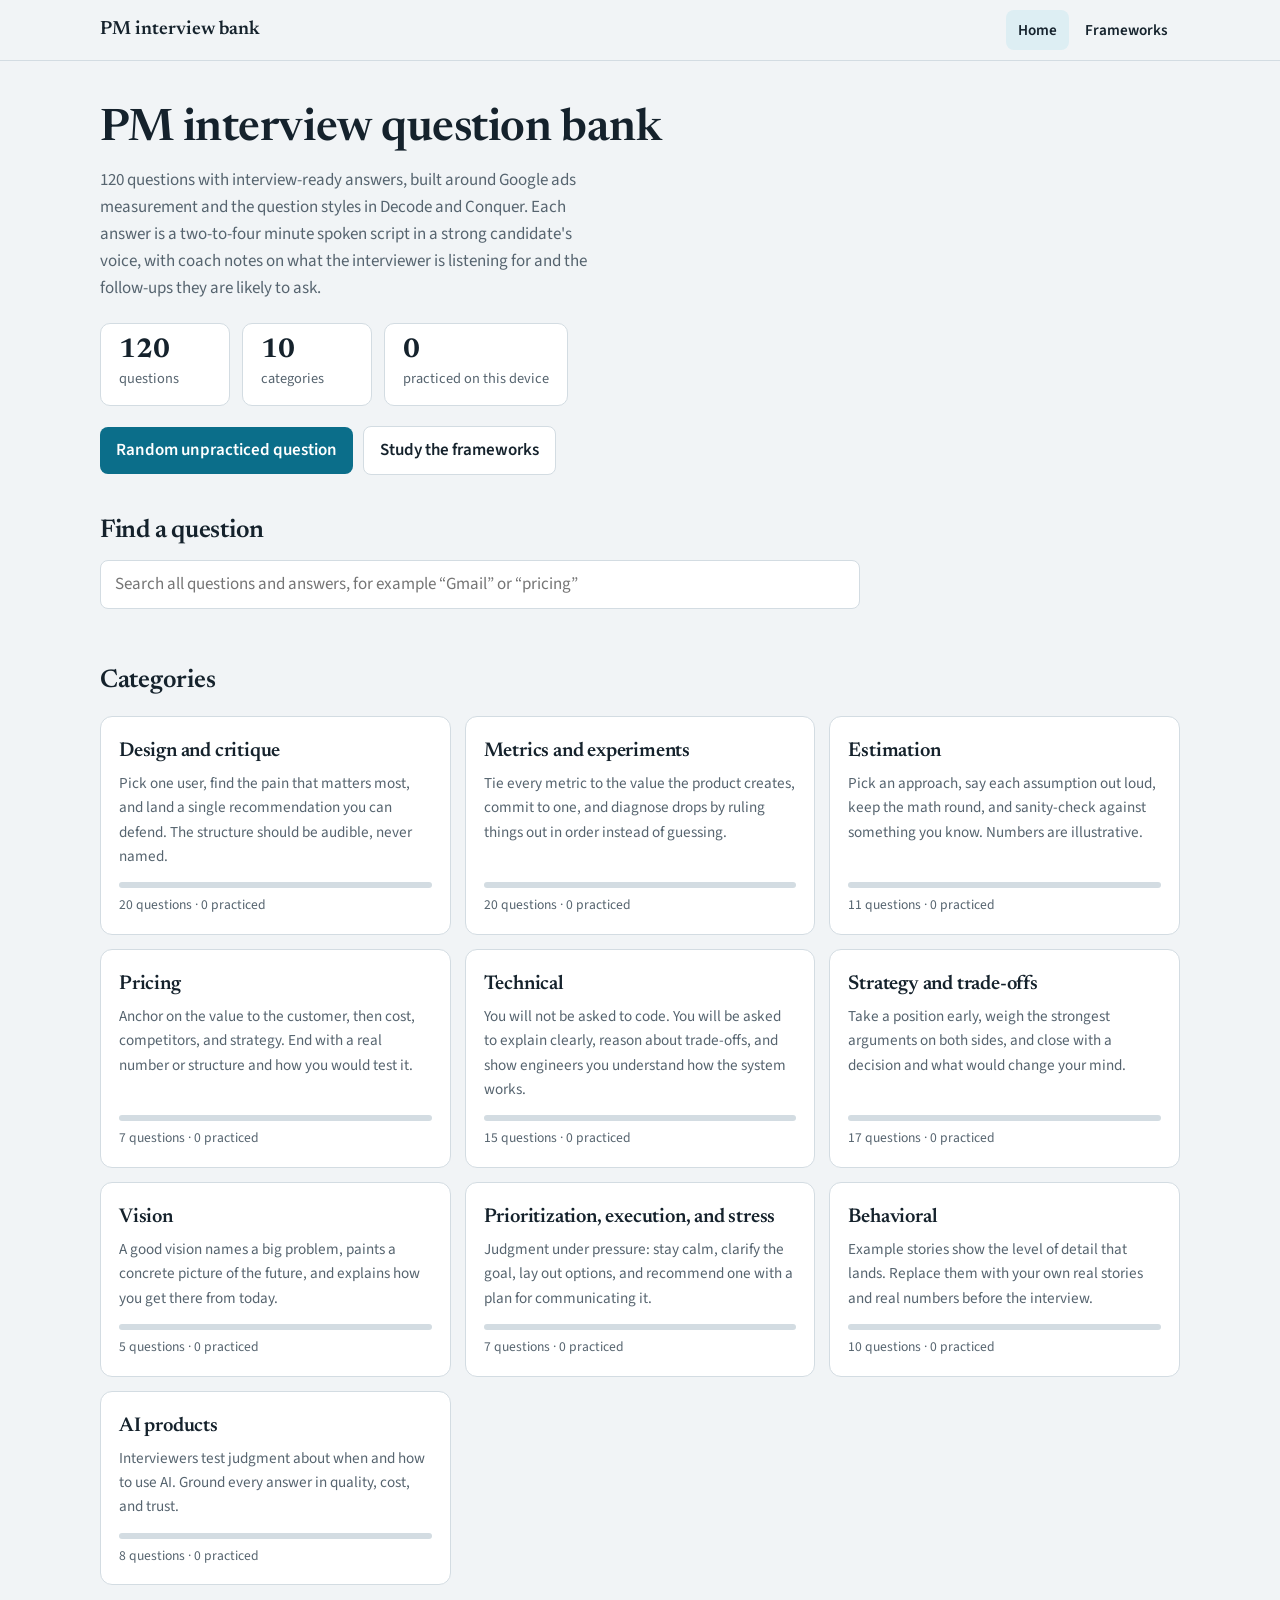
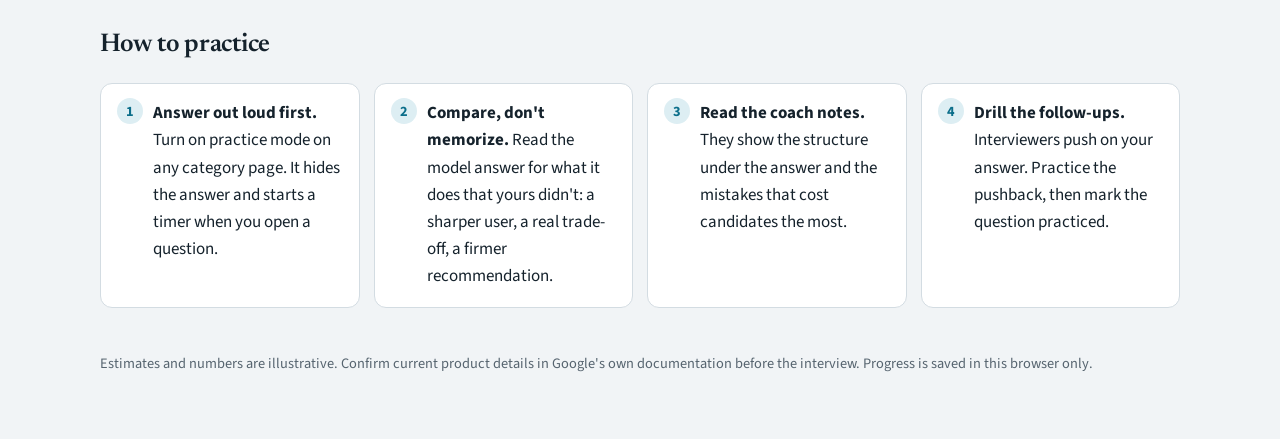
==== commit 70ab58a7: "Rewrite answers as interview-ready scripts and split site into pages - Rewrite all 120 answers as na" ====
--- a/index.html
+++ b/index.html
@@ -3,668 +3,57 @@
 <head>
 <meta charset="utf-8">
 <meta name="viewport" content="width=device-width, initial-scale=1, viewport-fit=cover">
-<title>PM interview question bank</title>
+<title>PM interview bank</title>
 <link rel="preconnect" href="https://fonts.googleapis.com">
 <link rel="preconnect" href="https://fonts.gstatic.com" crossorigin>
-<link rel="stylesheet" href="https://fonts.googleapis.com/css2?family=Newsreader:opsz,wght@6..72,500;6..72,600&family=Source+Sans+3:wght@400;600&display=swap">
-<style>
-:root{
-  --bg:#F1F4F6; --surface:#FFFFFF; --ink:#15222C; --muted:#56646F; --line:#D3DCE2;
-  --accent:#0B6E8A; --accent-soft:#DDEEF3; --mark:#FFE8A3;
-  --serif:"Newsreader",Georgia,"Times New Roman",serif;
-  --sans:"Source Sans 3",-apple-system,"Segoe UI",Roboto,Helvetica,Arial,sans-serif;
-  box-sizing:border-box;
-  padding-top:env(safe-area-inset-top,0px);
-  padding-bottom:env(safe-area-inset-bottom,0px);
-}
-@media (prefers-color-scheme: dark){
-  :root:not([data-theme="light"]){
-    --bg:#0F171D; --surface:#172229; --ink:#E5ECF0; --muted:#9AA9B4; --line:#2A3A45;
-    --accent:#5CC2DD; --accent-soft:#16323C; --mark:#4B4013;
-  }
-}
-:root[data-theme="dark"]{
-  --bg:#0F171D; --surface:#172229; --ink:#E5ECF0; --muted:#9AA9B4; --line:#2A3A45;
-  --accent:#5CC2DD; --accent-soft:#16323C; --mark:#4B4013;
-}
-html{scroll-padding-top:calc(env(safe-area-inset-top,0px) + 64px)}
-*,*::before,*::after{box-sizing:inherit}
-body{margin:0;background:var(--bg);color:var(--ink);font-family:var(--sans);font-size:17px;line-height:1.6}
-.wrap{max-width:760px;margin:0 auto;padding:0 20px 64px}
-header{padding:44px 0 18px}
-h1{font-family:var(--serif);font-weight:600;font-size:clamp(2rem,6vw,2.9rem);line-height:1.1;margin:0 0 14px;letter-spacing:-0.01em}
-.lede{color:var(--muted);margin:0 0 22px;max-width:60ch}
-.tools{display:flex;flex-wrap:wrap;gap:10px}
-button{font:inherit;cursor:pointer;touch-action:manipulation}
-.btn{background:var(--accent);color:#fff;border:0;border-radius:8px;padding:12px 18px;font-weight:600;min-height:44px}
-:root[data-theme="dark"] .btn{color:#06222B}
-@media (prefers-color-scheme: dark){:root:not([data-theme="light"]) .btn{color:#06222B}}
-.btn.alt{background:transparent;color:var(--ink);border:1px solid var(--line)}
-button:focus-visible,summary:focus-visible{outline:3px solid var(--accent);outline-offset:2px}
-summary{touch-action:manipulation}
-.fw{background:var(--surface);border:1px solid var(--line);border-radius:10px;margin:26px 0 8px;padding:0 18px}
-.fw summary{padding:14px 0;font-weight:600;cursor:pointer}
-.fw dl{margin:0 0 14px}
-.fw dt{font-weight:600;margin-top:10px}
-.fw dd{margin:2px 0 0;color:var(--muted)}
-.bar{position:sticky;top:env(safe-area-inset-top,0px);z-index:5;background:var(--bg);border-bottom:1px solid var(--line);margin:0 -20px;padding:10px 20px}
-.chips{display:flex;gap:8px;overflow-x:auto;-webkit-overflow-scrolling:touch;padding-bottom:2px;scrollbar-width:thin}
-.chip{flex:0 0 auto;background:var(--surface);color:var(--ink);border:1px solid var(--line);border-radius:999px;padding:10px 16px;font-size:.92rem;white-space:nowrap;min-height:44px;touch-action:manipulation}
-.chip[aria-pressed="true"]{background:var(--accent-soft);border-color:var(--accent);color:var(--ink);font-weight:600}
-.sec{margin-top:36px}
-#frameworks{margin-top:44px;padding-top:28px;border-top:1px solid var(--line)}
-.sec[hidden]{display:none}
-h2{font-family:var(--serif);font-weight:600;font-size:1.65rem;margin:0 0 6px;letter-spacing:-0.005em}
-.blurb{color:var(--muted);margin:0 0 14px;max-width:62ch}
-.q{background:var(--surface);border:1px solid var(--line);border-radius:10px;margin:0 0 10px}
-.q.picked{background:var(--mark)}
-.q summary{list-style:none;display:flex;gap:14px;align-items:baseline;padding:14px 16px;cursor:pointer}
-.q summary::-webkit-details-marker{display:none}
-.num{flex:0 0 1.8em;color:var(--muted);font-variant-numeric:tabular-nums;font-size:.95rem}
-.qt{font-family:var(--serif);font-weight:500;font-size:1.2rem;line-height:1.35;flex:1}
-.q summary::after{content:"";flex:0 0 auto;width:8px;height:8px;border-right:2px solid var(--accent);border-bottom:2px solid var(--accent);transform:rotate(45deg);margin-left:6px;align-self:center;transition:transform .15s}
-.q[open] summary::after{transform:rotate(225deg)}
-.ans{padding:2px 18px 16px calc(16px + 1.8em + 14px);border-top:1px solid var(--line);margin:0 0 0 0}
-.ans p{margin:12px 0 0;max-width:66ch}
-.ans p.shape{color:var(--muted);font-size:.92rem;border-left:3px solid var(--accent);padding-left:10px;margin-top:14px}
-.ans ul,.ans ol{margin:10px 0 0;padding-left:1.25em;max-width:66ch}
-.ans li{margin:4px 0}
-.tbl{overflow-x:auto;-webkit-overflow-scrolling:touch;margin-top:12px}
-table{border-collapse:collapse;font-size:.95rem;min-width:100%}
-th,td{border:1px solid var(--line);padding:6px 10px;text-align:left}
-th{background:var(--accent-soft)}
-pre{background:var(--accent-soft);border:1px solid var(--line);border-radius:8px;padding:12px 14px;overflow-x:auto;-webkit-overflow-scrolling:touch;margin:12px 0 0;font-size:.85rem;line-height:1.5;max-width:66ch}
-code{font-family:ui-monospace,SFMono-Regular,Menlo,Consolas,monospace}
-footer{margin-top:44px;color:var(--muted);font-size:.9rem}
-@media (max-width:560px){
-  .ans{padding-left:18px}
-  .num{flex-basis:1.6em}
-  .qt{font-size:1.1rem}
-}
-@media (prefers-reduced-motion: reduce){.q summary::after{transition:none}}
-</style>
+<link rel="stylesheet" href="https://fonts.googleapis.com/css2?family=Newsreader:opsz,wght@6..72,500;6..72,600&family=Source+Sans+3:wght@400;600;700&display=swap">
+<link rel="stylesheet" href="assets/style.css">
+<script src="assets/app.js" defer></script>
+<script src="data/design.js" defer></script>
+<script src="data/metrics.js" defer></script>
+<script src="data/estimation.js" defer></script>
+<script src="data/pricing.js" defer></script>
+<script src="data/technical.js" defer></script>
+<script src="data/strategy.js" defer></script>
+<script src="data/vision.js" defer></script>
+<script src="data/execution.js" defer></script>
+<script src="data/behavioral.js" defer></script>
+<script src="data/ai.js" defer></script>
 </head>
-<body>
-<div class="wrap">
-<header>
+<body data-page="home">
+<main class="wrap">
+<section class="hero">
 <h1>PM interview question bank</h1>
-<p class="lede">120 questions with model answers, built around Google ads measurement and the hypothetical styles in Decode and Conquer, plus a section of general frameworks worth studying. Answer out loud before you open one. Each answer is written as a script you can say in an interview, with a short line showing its structure. Behavioral answers are templates: fill in the brackets with your real story.</p>
-<div class="tools">
-<button class="btn" id="rand">Random question</button>
-<button class="btn alt" id="openall">Open all answers</button>
-<button class="btn alt" id="closeall">Close all</button>
+<p class="lede">120 questions with interview-ready answers, built around Google ads measurement and the question styles in Decode and Conquer. Each answer is a two-to-four minute spoken script in a strong candidate's voice, with coach notes on what the interviewer is listening for and the follow-ups they are likely to ask.</p>
+<div class="stats">
+<div class="stat"><b id="s-total">120</b><span>questions</span></div>
+<div class="stat"><b>10</b><span>categories</span></div>
+<div class="stat"><b id="s-done">0</b><span>practiced on this device</span></div>
 </div>
-<details class="fw" open>
-<summary>Frameworks to keep handy</summary>
+<div class="row">
+<button class="btn" id="rand">Random unpracticed question</button>
+<a class="btn alt" href="frameworks.html">Study the frameworks</a>
+</div>
+</section>
 
-<dl>
-<dt>Product design: CIRCLES</dt><dd>Comprehend the situation, identify the customer, report their needs, cut through prioritization, list solutions, evaluate trade-offs, summarize your recommendation. Don't follow it blindly; use it so you never skip a step.</dd>
-<dt>Metrics: AARM</dt><dd>Acquisition, activation, retention, monetization. Identify many metrics, prioritize one, diagnose with an issue tree, then propose three fixes and recommend one.</dd>
-<dt>Estimation</dt><dd>Choose top-down or bottom-up, say every assumption aloud, calculate in steps, sanity-check, and name the assumption you'd validate first.</dd>
-<dt>New markets</dt><dd>Market (size, growth, margins, trends), competitive environment, and company fit.</dd>
-<dt>Prioritization: RICE</dt><dd>Reach x impact x confidence, divided by effort. Then check against strategy.</dd>
-<dt>Behavioral: DIGS</dt><dd>Dramatize the situation, indicate the alternatives, go through what you did, summarize your impact.</dd>
-</dl>
-</details>
-</header>
-<nav class="bar" aria-label="Filter by category"><div class="chips"><button class="chip" data-filter="all" aria-pressed="true">All 120</button>
-<button class="chip" data-filter="design" aria-pressed="false">Design and critique (20)</button>
-<button class="chip" data-filter="metrics" aria-pressed="false">Metrics and experiments (20)</button>
-<button class="chip" data-filter="estimation" aria-pressed="false">Estimation (11)</button>
-<button class="chip" data-filter="pricing" aria-pressed="false">Pricing (7)</button>
-<button class="chip" data-filter="technical" aria-pressed="false">Technical (15)</button>
-<button class="chip" data-filter="strategy" aria-pressed="false">Strategy and trade-offs (17)</button>
-<button class="chip" data-filter="vision" aria-pressed="false">Vision (5)</button>
-<button class="chip" data-filter="execution" aria-pressed="false">Prioritization, execution, and stress (7)</button>
-<button class="chip" data-filter="behavioral" aria-pressed="false">Behavioral (10)</button>
-<button class="chip" data-filter="ai" aria-pressed="false">AI products (8)</button></div></nav>
-<main>
-<section class="sec" data-sec="design"><h2>Design and critique</h2><p class="blurb">Product design questions reward a clear customer, a prioritized need, and a single recommendation. Use CIRCLES as scaffolding, not a script.</p><details class="q" id="q1"><summary><span class="num">1</span><span class="qt">Do you like Gmail's Smart Compose?</span></summary><div class="ans"><p class="shape">Judge it on four criteria, then give a verdict and metrics.</p><p>Yes, overall I do, and let me explain how I'm judging it. I evaluate a product on four questions: does it solve a real problem, is it easy to understand, is it unobtrusive, and does it respect the user?</p>
-<p>On the first three it does well. Writing routine emails is repetitive, and Smart Compose removes that friction with a suggestion that appears inline. The user accepts it with one keystroke or ignores it by simply typing on, so the cost of a bad suggestion is almost zero.</p>
-<p>My concerns are about the fourth question. Suggestions can nudge everyone toward the same generic phrasing, and they can be subtly wrong in a way you miss when you're skimming. Some people also worry about what a model learns from their writing.</p>
-<p>So my verdict is that I like it for routine email. I'd improve it with lightweight tone controls and a clear privacy explanation. To know whether it's working, I'd track accept rate and characters saved, and I'd also track how much people edit after accepting, because edits tell me about quality, not just usage.</p></div></details>
-<details class="q" id="q2"><summary><span class="num">2</span><span class="qt">Tell me about a product you think is poorly designed.</span></summary><div class="ans"><p class="shape">Pick one product, name the user and goal, show specific failures, propose a fix, and say how you'd measure it.</p><p>I'd pick airport self check-in kiosks, because I can describe the failure specifically.</p>
-<p>The user is a traveler who wants to check in and drop a bag in under two minutes. The kiosk gets in their way in three ways. The first screen offers several options with equal weight, so people hesitate. Upsells like seat upgrades interrupt the core task before the bag tag is printed. And when something goes wrong, the error message tells you what failed but not what to do next, so people end up waiting for a staff member.</p>
-<p>The result is long queues, and staff spend their time overriding the machine instead of helping people who really need help.</p>
-<p>I'd fix it with one primary action per screen, upsells moved to after the task is complete, error messages that name the next step, and a help button that's always visible. I'd measure success by the share of passengers who finish without staff help and by the average time to complete.</p></div></details>
-<details class="q" id="q3"><summary><span class="num">3</span><span class="qt">How would you improve Google Maps for people who walk in cities?</span></summary><div class="ans"><p class="shape">CIRCLES: clarify, one customer, needs, prioritize, three solutions, recommendation, metrics.</p><p>Let me start by clarifying the goal. I'll assume we want more confident, comfortable walking trips, and that we care about people who walk regularly, not just tourists.</p>
-<p>I'll focus on urban commuters who walk fifteen to thirty minutes a day. Their needs are to arrive safely, avoid heat and rain where they can, and not get lost coming out of a station. Of those, feeling confident about the route matters most, because a bad experience makes people stop trusting the app for walking.</p>
-<p>I see three solutions. First, routing that weighs shade, covered paths, and lighting. Second, exit-level guidance for stations and large buildings. Third, better live-view arrows at complicated intersections.</p>
-<p>My recommendation is the first. It has the highest impact and builds on data we largely have, although coverage will vary by city, so I'd launch where the data is strongest. I'd measure adoption of walking routes, how often people reroute, trip completion, and satisfaction.</p></div></details>
-<details class="q" id="q4"><summary><span class="num">4</span><span class="qt">Design an alarm clock for people who are deaf or hard of hearing.</span></summary><div class="ans"><p class="shape">Clarify, user needs, options, recommendation with an escalation feature, trade-offs, metrics.</p><p>First, some quick assumptions. I'll design for people at home who are deaf or hard of hearing, with a price similar to a mainstream alarm clock, and possibly a partner sleeping nearby.</p>
-<p>Their needs are to wake reliably, to not disturb a partner, and to have something that's easy to travel with.</p>
-<p>I see three approaches: a bed shaker under the mattress, a wearable that vibrates, and a light that brightens like a sunrise. Each has a weakness. Shakers aren't portable, wearables need charging, and light alone won't wake a deep sleeper.</p>
-<p>So I'd recommend a vibrating wearable paired with a gradual light, plus escalation: if the alarm isn't dismissed within two minutes, the vibration gets stronger and, if the user has opted in, a trusted contact is alerted. The trade-offs are cost and the annoyance of wearing something at night, so comfort matters.</p>
-<p>I'd measure missed wake-ups, false alarms, and how comfortable people say it is to sleep with.</p></div></details>
-<details class="q" id="q5"><summary><span class="num">5</span><span class="qt">Design a mobile app for roommates to split shared expenses.</span></summary><div class="ans"><p class="shape">Customer, needs, prioritization, solutions, recommendation, metrics.</p><p>I'll start with the customer: three or four roommates in their twenties, where one person always ends up chasing everyone for money.</p>
-<p>Their needs are to log a purchase in a few seconds, split it fairly, see who owes whom, and settle up without awkwardness.</p>
-<p>I'd prioritize fast logging and clear balances, because if logging is a chore, nobody uses the app and everything else falls apart.</p>
-<p>For solutions, I see three: scanning a receipt to log an expense, automating recurring bills like rent and utilities, and settling up through an existing payment partner. I'd use a partner instead of building payments myself to avoid regulatory complexity.</p>
-<p>My recommendation is a quick-add flow plus automated recurring bills, since rent and utilities are the most frequent shared expenses. I'd measure expenses logged per household each month, the share of balances settled within two weeks, and household retention after ninety days.</p></div></details>
-<details class="q" id="q6"><summary><span class="num">6</span><span class="qt">Redesign a home thermostat.</span></summary><div class="ans"><p class="shape">Customer, core problem, solutions, recommendation, risks, metrics.</p><p>The customer I'm designing for is a busy family that never programs the schedule. That's the core problem: the schedule never gets set, so energy is wasted, and the menus are confusing enough that nobody wants to fix it.</p>
-<p>I see three options. The thermostat could learn the family's routine from their behavior. It could detect whether anyone is home. Or it could offer three simple modes: home, away, and sleep.</p>
-<p>I'd recommend learning combined with a one-tap override that clearly shows the effect on comfort and savings. Learning removes the setup burden, and the override keeps people in control.</p>
-<p>There are two risks I'd address. Presence data is sensitive, so I'd process it on the device. And a thermostat that does surprising things erodes trust, so it should explain any change it makes.</p>
-<p>For metrics, I'd look at energy saved per household, override rate, where lower is better, and the share of homes running an effective schedule.</p></div></details>
-<details class="q" id="q7"><summary><span class="num">7</span><span class="qt">Design a product that helps someone stay connected with a parent who lives alone abroad.</span></summary><div class="ans"><p class="shape">Customer, needs, three options, recommendation, the privacy tension, metrics.</p><p>I'll focus on an adult child and a parent who is over seventy and not comfortable with technology.</p>
-<p>The adult child needs to know the parent is okay without nagging. The parent needs an effortless way to reach the child, and both want to share small moments.</p>
-<p>I see three solutions: a photo-frame display with one-tap calling and an "I'm fine" button, a passive daily check-in, and medication reminders linked to a shared calendar.</p>
-<p>I'd recommend the photo frame with one-tap calling and a gentle daily status. It's simple enough for the parent to use, and it fits into their home without feeling like surveillance.</p>
-<p>That last point is the main tension: reassurance versus independence. So the parent must consent and control exactly what's shared.</p>
-<p>I'd measure weekly interactions, how often the parent initiates a call, and how many families keep using it after three months.</p></div></details>
-<details class="q" id="q8"><summary><span class="num">8</span><span class="qt">How would you improve Google Ads onboarding for a first-time small business advertiser?</span></summary><div class="ans"><p class="shape">Goal, customer, pain points, solutions, recommendation with measurement built in, metrics.</p><p>I'll define the goal as getting a first-time advertiser to a first campaign that actually spends and converts.</p>
-<p>The customer I have in mind is a solo owner who isn't a marketer and has very little time. Their pain points are jargon, not knowing how much to spend, and not being able to tell whether it worked.</p>
-<p>I see three solutions. One is goal-first setup, where they choose what they want, such as calls, purchases, or store visits, instead of choosing campaign types. Two is a campaign pre-filled from their website. Three is a guided conversion setup with a verification step.</p>
-<p>I'd recommend goal-first setup with the conversion check built in. The reason is that measurement failures are silent: if conversion tracking is broken, the advertiser can't tell what's working, and the system can't optimize.</p>
-<p>I'd measure the share of new advertisers who launch within seven days, the share with working conversion tracking by day seven, and thirty-day retention.</p></div></details>
-<details class="q" id="q9"><summary><span class="num">9</span><span class="qt">Design a way for advertisers to see whether their ads truly drive sales.</span></summary><div class="ans"><p class="shape">Frame correlation versus incrementality, customer, three solutions, recommendation, limits, metrics.</p><p>The key distinction is between correlation and incrementality. Reported conversions tell you who bought after seeing an ad. Incrementality tells you who bought because of the ad, and that's the question a skeptical CFO cares about.</p>
-<p>So I'll design for a mid-size retailer with online and offline sales and a CFO who doesn't trust attribution reports.</p>
-<p>I see three solutions. First, in-product lift experiments, such as geo tests or holdouts. Second, modeled attribution with marketing-mix style reporting. Third, a plain-language summary that shows estimated incremental sales using both.</p>
-<p>I'd recommend guided lift tests with the plain-language summary on top, because a result the CFO can understand and trust is what actually changes budget decisions. Small advertisers may not have enough volume for clean holdouts, so for them I'd lean on modeling.</p>
-<p>I'd measure the share of advertisers running a test, how often budgets change after results, and trust scores.</p></div></details>
-<details class="q" id="q10"><summary><span class="num">10</span><span class="qt">Design a privacy dashboard that helps people understand how their data is used in ads.</span></summary><div class="ans"><p class="shape">Customer, needs, solutions, recommendation, the tension with ad relevance, metrics.</p><p>I'll design for a privacy-conscious but non-technical adult. They want to understand what's happening in plain language, change things in a few clicks, and feel confident the controls actually work. Today, settings are scattered and full of jargon.</p>
-<p>I see three solutions. One hub that shows what data is used and why. Simple presets for how personalized ads should be. And periodic check-ins that remind people of their choices.</p>
-<p>I'd recommend tying the "why am I seeing this ad" explanation directly to one-tap controls, because curiosity is highest at the moment someone sees an ad. It turns a settings chore into something people naturally do.</p>
-<p>There's a real tension: more control can reduce ad relevance, which affects advertisers. So alongside trust scores and control usage, I'd track opt-out rates and ad performance, and I'd make sure the design meets regulatory requirements.</p></div></details>
-<details class="q" id="q11"><summary><span class="num">11</span><span class="qt">How would you help new creators get discovered on YouTube Shorts?</span></summary><div class="ans"><p class="shape">Customer, pain, solutions, recommendation, risks, metrics.</p><p>I'll focus on hobbyist creators with fewer than a hundred subscribers who are posting their first videos. Their pain is that nobody sees their videos, they get no feedback, and most quit within a few weeks.</p>
-<p>What they need is an early audience and some signal about what works.</p>
-<p>I see three solutions. A small test audience, matched by interest, for every new creator's first few videos. Simple insights that tell a creator why a video did or didn't spread. And pairing new creators for collaborations.</p>
-<p>I'd recommend the test audience plus light diagnostics. The audience gives them the early feedback they're missing, and the diagnostics help them improve.</p>
-<p>The risk is viewer experience and spam, so I'd apply quality filters and watch viewer satisfaction on those impressions as a guardrail. For success, I'd track the share of new creators who post a second and a fifth video and their thirty-day retention.</p></div></details>
-<details class="q" id="q12"><summary><span class="num">12</span><span class="qt">Design a bicycle helmet for urban commuters.</span></summary><div class="ans"><p class="shape">Customer, pains, solutions, recommendation, trade-offs, metrics.</p><p>I'll design for daily commuters between twenty-five and forty-five. Their pains are that helmets are bulky to carry, they flatten your hair, they're hard for drivers to see at night, and people simply leave them at home. One constraint is non-negotiable: it must meet safety certification.</p>
-<p>I see three solutions: a collapsible design, integrated lights and turn signals, and better ventilation.</p>
-<p>I'd recommend a certified collapsible helmet with an integrated rear light. The biggest barrier to wearing a helmet is carrying and storing it when you're not riding, so that's the problem I'd solve first, and the light adds safety at little extra complexity.</p>
-<p>The trade-offs are cost, weight, and the effort of certifying a folding mechanism. I'd measure self-reported wear rate, return rate, and safety incident reports.</p></div></details>
-<details class="q" id="q13"><summary><span class="num">13</span><span class="qt">Design a product that helps drivers find parking.</span></summary><div class="ans"><p class="shape">Customer, needs, solutions, recommendation, challenge, metrics.</p><p>I'll focus on urban drivers who circle blocks looking for parking. They need three things: confidence that a spot exists, the cost, and the local rules, such as permits and time limits.</p>
-<p>I see three solutions. Predicted availability, built from anonymized historical and live data. Pre-booking for garages. And suggesting a spot a few blocks away along with the walking time.</p>
-<p>I'd recommend predicted availability combined with one-tap garage booking inside navigation. Prediction reduces the circling, and booking gives certainty when it matters.</p>
-<p>The main challenge is data coverage for street parking, which is patchy, so I'd start with garages and areas where we have good data. I'd measure time to park, the share of trips where parking is found within a target time, and booking conversion.</p></div></details>
-<details class="q" id="q14"><summary><span class="num">14</span><span class="qt">How would you improve Google Calendar for teams spread across many time zones?</span></summary><div class="ans"><p class="shape">Customer, pain, solutions, recommendation, metrics.</p><p>I'll focus on a team lead scheduling a weekly meeting for people in five time zones. Their pains are finding a fair time, remembering who is where, and the fact that the same people always get the awkward slot.</p>
-<p>I see three solutions. Suggestions that rotate inconvenient times fairly. Showing each attendee's local time and working hours right inside the scheduling view. And prompting the organizer to consider an asynchronous alternative when no good time exists.</p>
-<p>I'd recommend the fairness-aware suggestions, because they solve a recurring problem that people currently just accept silently, and it directly affects how included people feel.</p>
-<p>For metrics, I'd track how many meetings are scheduled outside attendees' working hours, which should go down, along with time to schedule and satisfaction.</p></div></details>
-<details class="q" id="q15"><summary><span class="num">15</span><span class="qt">Design a voice assistant feature for people over 70.</span></summary><div class="ans"><p class="shape">Customer, pains, needs, solutions, recommendation, trade-offs, metrics.</p><p>I'll design for seniors who live independently and aren't very comfortable with technology. Their pains are that assistants misunderstand them, require exact phrases, and raise privacy worries. What they'd value most is hands-free reminders, easy calling, and help in an emergency.</p>
-<p>I see three solutions. A patient mode that listens longer and confirms before acting. Routine-based reminders, like medications or appointments. And an emergency phrase that alerts a chosen contact.</p>
-<p>I'd recommend the routines plus emergency escalation, because they deliver high value at low complexity.</p>
-<p>The trade-offs are false alarms and privacy, so I'd make emergency alerts opt-in with clear controls. I'd measure task success rate, retention after sixty days, and the emergency false-positive rate.</p></div></details>
-<details class="q" id="q16"><summary><span class="num">16</span><span class="qt">Redesign Google Translate for travelers with poor connectivity.</span></summary><div class="ans"><p class="shape">Customer, needs, solutions, recommendation, trade-offs, metrics.</p><p>I'll design for travelers going to places with patchy data. They need translation that works reliably offline, an easy way to prepare before the trip, and conversations that flow.</p>
-<p>I see three solutions. Offline language packs that are suggested automatically based on the itinerary. Compact on-device models. And camera translation that works without a connection.</p>
-<p>I'd recommend itinerary-based download prompts combined with on-device models, so the traveler is prepared without having to think about it.</p>
-<p>The trade-offs are storage space and a quality gap compared with the online version. I'd set expectations in the interface so people know when they're getting the lighter model. I'd measure the share of travelers who download packs before a trip, offline task success, and translation quality ratings.</p></div></details>
-<details class="q" id="q17"><summary><span class="num">17</span><span class="qt">Design a mobile app for a public library.</span></summary><div class="ans"><p class="shape">Customer, needs, solutions, recommendation, metrics.</p><p>I'll focus on busy parents who borrow children's books. They need to find and reserve books quickly, renew easily, and hear about programs for kids.</p>
-<p>I see three solutions: scan-to-borrow using the phone, personalized recommendations, and "ready for pickup" notifications.</p>
-<p>I'd recommend starting with reservations, pickup notifications, and one-tap renewal, because they're the tasks parents do most often and they directly reduce late fees and frustration.</p>
-<p>I'd measure active borrowers using the app, reservations per user, and whether overdue items go down.</p></div></details>
-<details class="q" id="q18"><summary><span class="num">18</span><span class="qt">How would you improve Gmail search?</span></summary><div class="ans"><p class="shape">Customer, pain, solutions, recommendation, risks, metrics.</p><p>I'll focus on professionals who are hunting for an old receipt or attachment. The pain is that keyword search forces you to remember the exact words used.</p>
-<p>I see three solutions. Natural-language queries, so someone can type "the invoice from Sam in March." Searching inside the contents of attachments. And suggested filters that appear as you type.</p>
-<p>I'd recommend natural-language queries combined with attachment search, since those match how people actually remember things.</p>
-<p>The risks are latency and privacy expectations, so I'd keep search fast and keep processing within the user's own data. I'd measure search success rate, defined as a result being opened without the user rewriting the query, along with reformulation rate and time to find.</p></div></details>
-<details class="q" id="q19"><summary><span class="num">19</span><span class="qt">Design a debugging experience for someone whose website tags aren't firing.</span></summary><div class="ans"><p class="shape">Customer, needs, solutions, recommendation, metrics.</p><p>The customer I'll design for is a marketer without developer skills who can't tell why conversions aren't being recorded. What they need is to know what's broken, why, and how to fix it quickly.</p>
-<p>I see three solutions. A guided diagnostic that checks whether the tag loads, whether the trigger fires, what the consent state is, and whether the data values are correct. Plain-language explanations of the cause, with either a one-click fix or a shareable summary for the developer. And ongoing tag-health alerts so problems are caught early.</p>
-<p>I'd recommend the guided diagnostic with the shareable developer summary. Marketers usually need a developer's help, and handing them a clear, precise summary saves days of back-and-forth.</p>
-<p>I'd measure time to resolve an issue, the share resolved without contacting support, and conversion coverage.</p></div></details>
-<details class="q" id="q20"><summary><span class="num">20</span><span class="qt">Design onboarding for an agency managing first-party data for 50 advertiser accounts.</span></summary><div class="ans"><p class="shape">Customer, pains, solutions, recommendation, safeguards, metrics.</p><p>I'll design for an agency operations lead. Their pains are repeating the same setup for every client, managing permissions and consent across accounts, and inconsistent data quality between clients.</p>
-<p>I see three solutions. Bulk setup templates. Delegated access with clear, limited permissions. And a cross-client dashboard that shows the health of every connection at a glance.</p>
-<p>I'd recommend templates plus the health dashboard, because together they cut setup time and show where attention is needed.</p>
-<p>The safeguard I'd insist on is strict isolation of each client's data and consent settings, since mixing them would be a serious trust and legal problem. I'd measure setup time per client, the share of clients that are healthy after thirty days, and agency retention.</p></div></details></section>
-<section class="sec" data-sec="metrics"><h2>Metrics and experiments</h2><p class="blurb">Identify, prioritize, diagnose, recommend. Brainstorm broadly with AARM, then commit to one metric and defend it.</p><details class="q" id="q21"><summary><span class="num">21</span><span class="qt">How would you measure the success of Google Photos?</span></summary><div class="ans"><p class="shape">AARM to brainstorm, pick a north star, add counter-metrics.</p><p>I'd start by clarifying the goal, and I'll assume it's a healthy, growing product people rely on. Then I'd organize metrics around the user journey.</p>
-<p>For acquisition, I'd look at installs and how many people turn backup on. For activation, whether the first backup completes. For retention, weekly viewers, photos viewed or shared, memories opened, and search success rate. For monetization, conversion from free storage to a paid plan.</p>
-<p>If I had to pick one north star, it would be weekly active viewers with backup turned on. It captures both value, people looking at their memories, and stickiness, because a backed-up library is hard to leave.</p>
-<p>I'd pair it with counter-metrics: backup failures, storage complaints, and privacy incidents, so growth doesn't come at the cost of trust.</p></div></details>
-<details class="q" id="q22"><summary><span class="num">22</span><span class="qt">What's the single most important metric for Google Maps?</span></summary><div class="ans"><p class="shape">Shortlist three, compare, commit to one, add guardrails.</p><p>I'd compare three candidates. Monthly active users is broad and easy to track, but it's easy to inflate and doesn't tell me whether people got value. Completed navigation trips is a better usage signal. The third is successful trips, meaning the user arrived, the arrival-time estimate was accurate, and there was no complaint or bad reroute.</p>
-<p>My recommendation is weekly successful trips, because it ties directly to Maps' promise of getting you where you're going reliably. If that number grows, users are both using the product and being well served.</p>
-<p>For guardrails, I'd watch ETA accuracy and safety incidents, so we don't push volume at the expense of quality.</p></div></details>
-<details class="q" id="q23"><summary><span class="num">23</span><span class="qt">Gmail daily active users dropped 5% week over week. Diagnose.</span></summary><div class="ans"><p class="shape">Is it real? Issue tree, segment, eliminate, fix by cause.</p><p>My first question is whether the drop is real. I'd check for logging changes or changes in how active users are defined.</p>
-<p>If it's real, I'd organize the possible causes into an issue tree. On the product side: a recent release, an outage, a sign-in problem, or a spam wave. On the user side: seasonality, holidays, or a mismatch in days of the week. External causes could include a competitor, a policy change, or network blocks. And there could be a mix shift, for example more traffic from a region or platform with lower usage.</p>
-<p>To narrow it down, I'd compare the same weekday, then segment by platform, country, and new versus existing users, and line the drop up against release timing. I'd rank the hypotheses by how likely they are and how cheap they are to check, then eliminate them one by one.</p>
-<p>Once I know the cause, the fix follows: roll back a bad release, repair a sign-in issue, or, if it's seasonal, simply document it and keep watching.</p></div></details>
-<details class="q" id="q24"><summary><span class="num">24</span><span class="qt">Reported conversions for EU advertisers dropped 10% overnight. What do you do?</span></summary><div class="ans"><p class="shape">Triage reality versus reporting, hypotheses, segment, act, monitor.</p><p>First, I'd separate reality from reporting. A sudden overnight drop often means something changed in the pipeline, so I'd check for logging incidents and dashboard issues.</p>
-<p>If the data is real, I have four hypotheses. Consent: a change in a consent tool or in the consent signals could have increased the number of denied states. Modeling: some advertisers may have fallen below the volume needed for modeled conversions. Tags: a large advertiser may have deployed a change that broke their tag. And external factors like a browser release or a holiday.</p>
-<p>I'd segment by country, consent tool, tag type, and advertiser size. If the drop is concentrated in one consent tool, that points to consent. If it's concentrated in a few advertisers, it's likely a tag issue.</p>
-<p>Then I'd act: communicate proactively to affected advertisers, fix what's on our side, and advise them on what's on theirs. Finally, I'd add monitoring on consent rates, the modeled share of conversions, and tag health so we catch it sooner next time.</p></div></details>
-<details class="q" id="q25"><summary><span class="num">25</span><span class="qt">In an A/B test, click-through rate and ad revenue rose, but user satisfaction fell. Do you ship?</span></summary><div class="ans"><p class="shape">Ask the objective, weigh short versus long term, recommend, guardrail.</p><p>First I'd ask what the current company objective is, because this is a classic win-lose trade-off and the right answer depends on the priority.</p>
-<p>Revenue and clicks going up while satisfaction falls could mean the change is just more intrusive. The danger is that satisfaction is a leading indicator of retention, so the short-term revenue gain may reverse later.</p>
-<p>Before deciding, I'd check the size of each effect, which user segments drive it, and whether satisfaction has historically predicted retention.</p>
-<p>My recommendation is not to launch broadly. I'd iterate on the design, for example fewer or better-targeted ads, and run a long-term holdback group to measure the effect on retention. I treat user trust as a guardrail that shouldn't be traded away, unless the company's stated objective clearly says otherwise.</p></div></details>
-<details class="q" id="q26"><summary><span class="num">26</span><span class="qt">An experiment shows +2% conversions with p = 0.09. Ship?</span></summary><div class="ans"><p class="shape">Interpret p, check design and cost of being wrong, recommend.</p><p>A p-value of 0.09 isn't below the usual 0.05 threshold, but it also doesn't mean there's no effect. It means that if there were no real effect, we'd see a result this large about nine percent of the time.</p>
-<p>To decide, I'd consider a few things. Did we agree on a threshold beforehand? Did the test reach its planned sample size? What does the confidence interval look like, and does it exclude harmful outcomes? Are there novelty effects, and did any guardrail metrics move? And how reversible is the change?</p>
-<p>My recommendation is to extend the test to its planned sample rather than peeking and stopping on a good-looking number. If the change is low-risk and easy to reverse, a monitored rollout is defensible. If it's expensive or hard to undo, I'd wait for stronger evidence.</p></div></details>
-<details class="q" id="q27"><summary><span class="num">27</span><span class="qt">What metrics would you use for a new CRM connector in a data-management product?</span></summary><div class="ans"><p class="shape">AARM plus data quality and impact, one north star, counter-metric.</p><p>I'd organize metrics along the connector's journey.</p>
-<p>Acquisition: how many advertisers start setup. Activation: how many complete the connection and get a first successful upload. Data quality: match rate, error rate, and field coverage. Retention: how many connections are still syncing at thirty and ninety days, and how fresh the data is. Impact: conversion uplift, the share of advertisers who change their bids or budgets, and incremental return on ad spend. And operational health: support tickets per thousand connections and latency.</p>
-<p>My north star would be active connections with a match rate above a healthy threshold, since that reflects both adoption and real value.</p>
-<p>My counter-metric is consent violations and privacy complaints, because bringing in customer data has to stay trustworthy.</p></div></details>
-<details class="q" id="q28"><summary><span class="num">28</span><span class="qt">What guardrail metrics would you set for launching a new ad format?</span></summary><div class="ans"><p class="shape">Users, advertisers, ecosystem, trust, system; then launch criteria.</p><p>I'd set guardrails across five groups.</p>
-<p>For users: satisfaction, hide and complaint rates, and page speed. For advertisers: return on ad spend, conversion quality, and cannibalization of existing formats. For the ecosystem: publisher revenue and brand-safety incidents. For trust and policy: policy violations and privacy complaints. And for the system: latency and error rates.</p>
-<p>My launch criteria would be that no guardrail regresses beyond its agreed threshold, that net incremental revenue stays positive after accounting for cannibalization, and that a long-term holdback confirms the effect holds up over time.</p></div></details>
-<details class="q" id="q29"><summary><span class="num">29</span><span class="qt">What metrics would you use to evaluate YouTube Shorts?</span></summary><div class="ans"><p class="shape">AARM viewers, creators, monetization, health; one north star with counter-metrics.</p><p>I'd look at it from both sides of the platform, viewers and creators.</p>
-<p>For viewers: acquisition is new Shorts viewers; activation is a first session with several swipes and a like or share; retention is daily sessions, watch time, completion rate, and return rate. For creators: how many post weekly and how many views a new video gets. For monetization: ad revenue per thousand viewers. And for health: satisfaction surveys and whether Shorts is cannibalizing long-form viewing.</p>
-<p>My north star would be satisfied watch time, meaning time spent that the viewer says was worthwhile, so we aren't rewarding compulsive scrolling.</p>
-<p>The counter-metrics are exposure to harmful content and cannibalization of long-form.</p></div></details>
-<details class="q" id="q30"><summary><span class="num">30</span><span class="qt">What's the most important metric for Google Drive?</span></summary><div class="ans"><p class="shape">Shortlist, reject weak ones, commit, guardrails.</p><p>I'd shortlist three: storage used, monthly active users, and weekly active collaborators, meaning people who edit or share with others.</p>
-<p>Storage used is a cost to us, not a sign of value. Monthly active users is broad but shallow; someone opening a file once a month counts the same as a daily user.</p>
-<p>I'd recommend weekly active collaborators, because collaboration is what makes Drive sticky and creates network effects: once your team works there, leaving is hard.</p>
-<p>For guardrails, I'd track sync failures and latency, since collaboration depends on those working smoothly.</p></div></details>
-<details class="q" id="q31"><summary><span class="num">31</span><span class="qt">Search query volume dropped 3% week over week. Diagnose.</span></summary><div class="ans"><p class="shape">Is it real? Issue tree, segment, compare history, act.</p><p>I'd begin by checking whether the drop is real: were there changes to logging or bot filtering?</p>
-<p>Assuming it is, I'd build an issue tree. Timing: holidays, events, or a day-of-week mismatch. Product: an interface change that moved queries to other surfaces. External: a browser default change or an outage. Mix: a shift in device or region. And behavior: queries moving to other apps or assistants.</p>
-<p>To narrow it down, I'd segment by device, country, and query category, and compare against the same weeks in prior years to separate seasonality from a real trend. I'd also check release timing.</p>
-<p>Then the solution depends on the cause: fix a regression, or, if the behavior is shifting, treat it as a strategic signal rather than a bug.</p></div></details>
-<details class="q" id="q32"><summary><span class="num">32</span><span class="qt">What's the north star metric for Google Tag Manager?</span></summary><div class="ans"><p class="shape">Define value, list candidates, reject activity metrics, commit, guardrails.</p><p>I'd start with the value the product delivers: correct, reliable data flowing to measurement tools.</p>
-<p>There are a few candidates: containers published, active containers, tags firing successfully, and conversions accurately captured. Containers published measures activity, not value; someone can publish constantly and still have broken data.</p>
-<p>My recommendation is the number of active containers with healthy tags, meaning a firing rate above a set threshold. That reflects delivered value.</p>
-<p>For guardrails, I'd track page speed impact, error rates, support tickets, and consent compliance.</p></div></details>
-<details class="q" id="q33"><summary><span class="num">33</span><span class="qt">Container publishes in a tag manager dropped 8% week over week. Diagnose.</span></summary><div class="ans"><p class="shape">Question whether the drop is bad, hypotheses, segment, funnel.</p><p>The first thing I'd question is whether the drop is actually bad. Fewer publishes might mean people need to fix fewer errors, so I wouldn't assume it's a problem.</p>
-<p>I'd consider several explanations: a holiday change freeze, a regression in the publish flow, a new approval workflow, a permissions change, an outage, or native integrations reducing the need for tags in the first place.</p>
-<p>To investigate, I'd segment by user type, account size, and platform, and look at the publishing funnel: start editing, preview, then publish. If the drop-off is at one step, that tells me where to look, and I'd check error rates there.</p>
-<p>I'd read this alongside health metrics, such as tag firing rate, before calling it a problem.</p></div></details>
-<details class="q" id="q34"><summary><span class="num">34</span><span class="qt">An A/B test shows engagement up for new users but down for power users. What do you decide?</span></summary><div class="ans"><p class="shape">Objective, segment value, mechanism, options, recommendation, guardrail.</p><p>I'd first ask what the objective is, because new users represent growth and power users represent revenue and retention.</p>
-<p>Then I'd check how large each segment is and how valuable, the size and significance of both effects, and the mechanism. For example, the change might help discovery while hiding advanced features that power users depend on.</p>
-<p>I see three options: ship to new users only, fix the power-user experience and re-test, or reject the change.</p>
-<p>My recommendation is a segmented rollout to new users while we fix the advanced path for power users. Power-user retention would be my guardrail, and I'd re-test before a broader launch.</p></div></details>
-<details class="q" id="q35"><summary><span class="num">35</span><span class="qt">Your A/B test has a sample ratio mismatch (52/48 when 50/50 was planned). What do you do?</span></summary><div class="ans"><p class="shape">Recognize the bug, confirm, investigate, don't ship, communicate.</p><p>A sample ratio mismatch is a red flag that something is wrong with the randomization or the logging, which means the results can't be trusted, so I would not ship.</p>
-<p>First I'd confirm the mismatch is bigger than chance would explain, using a chi-square test. Then I'd investigate: the assignment logic, bot traffic, differences in logging loss between the two groups, and how users enter the experiment.</p>
-<p>Once I find the cause, I'd fix it and re-run the test. And I'd tell stakeholders clearly that the earlier result is invalid and why, so nobody makes a decision based on it.</p></div></details>
-<details class="q" id="q36"><summary><span class="num">36</span><span class="qt">How would you measure the impact of ads on brand awareness when no purchase happens?</span></summary><div class="ans"><p class="shape">Options, trade-offs, recommendation, metrics.</p><p>Without a purchase to count, I'd use several approaches together. Brand lift surveys compare people who saw the ads with a control group. I could also look at lift in brand-term searches, changes in direct traffic, geo-holdout experiments, and marketing-mix modeling for longer time horizons.</p>
-<p>Each has trade-offs. Surveys can be biased, experiments cost money, and small samples are noisy.</p>
-<p>My recommendation is a brand lift study paired with a geo experiment, so the survey tells me about attitudes and the geo test tells me about behavior. The metrics would be ad recall, consideration, and brand search lift.</p></div></details>
-<details class="q" id="q37"><summary><span class="num">37</span><span class="qt">An advertiser's match rate is 85%, yet attributed conversions barely rose after uploading first-party data. Why?</span></summary><div class="ans"><p class="shape">Match rate is not incrementality, hypotheses, checks, insight.</p><p>The key insight is that match rate measures how many records matched, not whether they added anything new.</p>
-<p>There are several possible explanations. Most of those conversions may already have been counted through other tracking, so the upload mostly duplicates them. There may have been few offline conversions to add in the first place. The data may arrive after the conversion window closes. The conversion action may be misconfigured, so bidding doesn't use it. Or consent settings may limit how much can be used.</p>
-<p>I'd check which uploaded conversions are new versus duplicates, how much delay there is in uploads, and the conversion-action settings.</p>
-<p>The broader lesson is that success should be defined as incremental measured conversions and better bidding performance, not a high match rate on its own.</p></div></details>
-<details class="q" id="q38"><summary><span class="num">38</span><span class="qt">How would you explain correlation versus causation in ad measurement to a CMO?</span></summary><div class="ans"><p class="shape">One concrete story, define causation, tools, a proposed test, tie to decision.</p><p>I'd use a simple story. Imagine a coffee chain advertises near its stores. People who saw the ads buy more coffee. But many of them already lived near a store and were loyal customers, so they'd have bought anyway. That's correlation.</p>
-<p>Causation asks a different question: what would have happened without the ads? The tools for answering it are holdout experiments, geo tests, and models calibrated against experiments.</p>
-<p>Then I'd make it actionable: "Let's turn ads off in ten percent of comparable markets for four weeks and compare sales." And I'd tie it to the decision the CMO cares about, which is where to move budget.</p></div></details>
-<details class="q" id="q101"><summary><span class="num">101</span><span class="qt">How would you set up a metrics framework for a brand-new AI feature with no historical data?</span></summary><div class="ans"><p class="shape">AARM adapted for a cold start: proxy metrics first, graduate to outcome metrics.</p><p>I'd start by naming the outcome we ultimately want, even though we can't measure it well on day one. For a new AI feature, that's often something like time saved or better decisions made.</p>
-<p>Since we have no historical data, I'd lean on proxy metrics early: usage rate, completion rate of the AI-assisted flow, and a thumbs-up or thumbs-down or edit-rate signal that approximates quality. I'd pair those with cost and latency, since AI features often have real marginal cost per use.</p>
-<p>As data accumulates, I'd graduate to outcome metrics: whether the AI-assisted path leads to the same or better end results as the manual path, measured with a holdout. My north star would shift from adoption to verified quality once we have enough volume to run that comparison.</p>
-<p>I'd treat the first few weeks as instrumentation and calibration, not a real read on success, and say that explicitly to stakeholders so early numbers aren't over-interpreted.</p></div></details>
-<details class="q" id="q102"><summary><span class="num">102</span><span class="qt">A metric you rely on for decision-making is revealed to have a measurement bug that's been present for six months. What do you do?</span></summary><div class="ans"><p class="shape">Contain, quantify, correct the history, re-decide, prevent.</p><p>First, I'd fix the bug and confirm the corrected numbers are trustworthy before doing anything else with them.</p>
-<p>Then I'd quantify the impact: how far off was the metric, in which direction, and for which segments or time periods. I'd re-run the analysis behind any major decision that leaned on the flawed number, and flag which ones would have changed under the corrected data.</p>
-<p>For decisions that would change, I'd revisit them with stakeholders honestly, even if that's uncomfortable, because acting on data we know is wrong is worse than admitting the error. For decisions that wouldn't change, I'd note that too, so people aren't unnecessarily alarmed.</p>
-<p>Finally, I'd add safeguards: monitoring that catches this class of bug earlier, like reconciliation checks against a second data source, and a clearer definition of the metric so it's less likely to be miscomputed again.</p></div></details></section>
-<section class="sec" data-sec="estimation"><h2>Estimation</h2><p class="blurb">State assumptions out loud, compute step by step, sanity-check the result, and say which assumption you would validate first. Numbers below are illustrative.</p><details class="q" id="q39"><summary><span class="num">39</span><span class="qt">Estimate the number of Google Maps navigation trips in the US per day.</span></summary><div class="ans"><p class="shape">Top-down funnel with stated assumptions and a sanity check.</p><p>I'll do a top-down estimate and state my assumptions as I go.</p>
-<p>The US has roughly 260 million adults, and about 90 percent of them have smartphones, so around 235 million. I'll assume 30 percent use Maps as their main navigation app, which is about 70 million people. On a given day, maybe 25 percent of those people navigate somewhere, so about 17 million people. If each takes about 1.5 navigation trips, that's around 25 million trips a day.</p>
-<p>As a sanity check, that's an order of tens of millions, which seems plausible for the country's most-used navigation app. The assumption I'd validate first is the 30 percent share, since it drives the whole result.</p></div></details>
-<details class="q" id="q40"><summary><span class="num">40</span><span class="qt">How many pizzas are ordered in New York City each day?</span></summary><div class="ans"><p class="shape">Meals-based estimate, split by slice versus pie, sanity check.</p><p>I'll estimate it from meals. New York has about 8.5 million residents. I'll assume the average person has a pizza meal about once every eight days, which gives roughly one million pizza meals a day.</p>
-<p>Let me split those. Half are slice meals at two slices each, so about a million slices, or roughly 125 thousand pies' worth. The other half are whole-pie orders, where a pie serves about three people, so about 170 thousand pies. Together, that's about 300 thousand pie-equivalents a day.</p>
-<p>For a sanity check, with roughly 1,500 to 2,000 pizzerias, that's about 150 to 200 pies per shop per day, which is plausible for busy shops but on the high side. So I'd give a range of 200 to 300 thousand.</p></div></details>
-<details class="q" id="q41"><summary><span class="num">41</span><span class="qt">Estimate how many emails Gmail users send per day.</span></summary><div class="ans"><p class="shape">State assumptions, multiply, note what's excluded, sanity check.</p><p>I'd first want to confirm the user count, but for this estimate I'll assume about two billion active users.</p>
-<p>Not everyone sends a lot of email. Many users send none on a given day and some send dozens, so I'll assume an average of about five sent emails per active user per day. That gives two billion times five, about 10 billion person-sent emails a day.</p>
-<p>That excludes automated notifications and spam, which would add a lot. If the question includes those, the number is much larger, so I'd clarify what the interviewer wants. As a sanity check, five sends a day fits a typical office worker's light-to-moderate use.</p></div></details>
-<details class="q" id="q42"><summary><span class="num">42</span><span class="qt">Estimate how many public EV charging ports the US needs.</span></summary><div class="ans"><p class="shape">Vehicles, adoption, home charging share, ports per EV, validate.</p><p>I'll start with about 260 million registered vehicles in the US. Let me assume EVs reach 20 percent of the fleet in the target year, so about 50 million EVs.</p>
-<p>Most EV owners charge at home. I'll assume 80 percent do, which leaves about 10 million EVs that depend on public charging.</p>
-<p>Now I need a ratio of ports to EVs. Fast chargers turn a car over quickly and slower chargers don't, so I'll assume one public port for every 15 EVs on average. Ten million divided by 15 is about 700 thousand ports.</p>
-<p>The two assumptions I'd validate first are the home-charging share and the adoption rate, because they move the answer the most.</p></div></details>
-<details class="q" id="q43"><summary><span class="num">43</span><span class="qt">How much storage does YouTube need for one day of uploads?</span></summary><div class="ans"><p class="shape">Upload rate, convert to hours per day, size per hour, overhead, sanity check.</p><p>I'd want to verify this, but I'll assume about 500 hours of video are uploaded every minute.</p>
-<p>That's 500 times 60 times 24, or 720 thousand hours of video per day.</p>
-<p>Next, storage per hour. I'll assume an hour of source video averages about 2 gigabytes across mixed quality levels, and that storing multiple transcoded versions raises the total to about 5 gigabytes per hour.</p>
-<p>So 720 thousand hours times 5 gigabytes is 3.6 million gigabytes, which is about 3.6 petabytes per day.</p>
-<p>The biggest uncertainties are the upload rate and the transcoding overhead, so I'd present this as a range rather than a single number.</p></div></details>
-<details class="q" id="q44"><summary><span class="num">44</span><span class="qt">How many smartphones are sold in India each year?</span></summary><div class="ans"><p class="shape">Top-down: population, ownership, replacement cycle, new adopters.</p><p>I'll go top-down. India has about 1.4 billion people, of whom roughly one billion are fifteen or older. I'll assume 55 percent of them own a smartphone, so about 550 million users.</p>
-<p>People in India tend to keep phones longer, so I'll assume a replacement every four years. That gives about 140 million replacement sales a year. I'll add about 20 million first-time adopters. That brings the total to about 160 million smartphones a year.</p>
-<p>The assumptions I'd validate first are the replacement cycle and the ownership share. I'd offer a range of 140 to 180 million.</p></div></details>
-<details class="q" id="q45"><summary><span class="num">45</span><span class="qt">How many people are in the air over the US at any moment?</span></summary><div class="ans"><p class="shape">Flights per day, share airborne, people per flight, range.</p><p>I'll assume about 25,000 passenger flights a day in the US.</p>
-<p>The average flight is about 2.2 hours long, so at any given moment the number of flights in the air is about 25,000 times 2.2 divided by 24, which is roughly 2,300 flights.</p>
-<p>Each flight carries about 110 people including crew. So 2,300 times 110 is about 250 thousand people in the air.</p>
-<p>That number is higher at daytime peaks and lower overnight, so I'd give a range of 200 to 350 thousand. The first assumption I'd validate is the number of flights per day.</p></div></details>
-<details class="q" id="q46"><summary><span class="num">46</span><span class="qt">Estimate the annual revenue of a neighborhood coffee shop.</span></summary><div class="ans"><p class="shape">Bottom-up from customers per hour, ticket size, days, sanity check.</p><p>I'll build it bottom-up. Assume the shop is open from 7 in the morning to 6 in the evening.</p>
-<p>Peak hours are about three hours a day, with 60 customers per hour, so 180 customers. The other eight hours are slower, at about 15 customers per hour, so 120. That's about 300 customers a day.</p>
-<p>If the average ticket is $6.50, allowing for some pastries with coffee, that's about $1,950 a day. Over about 360 open days, that's roughly $700 thousand a year.</p>
-<p>As a sanity check, independent coffee shops often earn between $300 thousand and $800 thousand, so this is in range. The assumptions I'd validate first are peak traffic and the average ticket.</p></div></details>
-<details class="q" id="q47"><summary><span class="num">47</span><span class="qt">Estimate the daily video bandwidth generated by video meetings worldwide.</span></summary><div class="ans"><p class="shape">Participants, duration, bitrate up and down, multiply, range.</p><p>I'll start by assuming about 300 million people join video meetings on a given day, and that a meeting lasts about 45 minutes, or 2,700 seconds.</p>
-<p>For downstream video, I'll assume about 1.5 megabits per second. Over 2,700 seconds that's about 4,000 megabits, or roughly 500 megabytes. Upstream, at about 1 megabit per second, is about 340 megabytes. So each participant generates about 0.85 gigabytes per day.</p>
-<p>Multiplying by 300 million participants gives roughly 250 petabytes per day.</p>
-<p>The main uncertainties are the participant count and the average bitrate, which varies a lot with quality settings, so I'd offer that as an order-of-magnitude estimate.</p></div></details>
-<details class="q" id="q48"><summary><span class="num">48</span><span class="qt">How many e-scooters does a city of one million people need?</span></summary><div class="ans"><p class="shape">Service area, daily riders, trips per scooter, buffers, sanity check.</p><p>I'll assume the service area covers the dense core, which holds about 30 percent of residents, so 300 thousand people. On a given day, I'll assume 2 percent of them ride, which is about 6,000 riders taking two trips each, so 12,000 trips.</p>
-<p>If one scooter handles about four trips a day, I'd need about 3,000 scooters. But scooters aren't always available: I'd add a 20 percent buffer for availability and about 15 percent for charging and maintenance downtime. That brings the total to roughly 4,000 scooters.</p>
-<p>Tourists and commuters would add demand, so I'd treat this as a starting point. The assumption I'd validate first is trips per scooter per day.</p></div></details>
-<details class="q" id="q49"><summary><span class="num">49</span><span class="qt">Estimate the annual revenue potential of a paid measurement add-on for the top one million advertisers.</span></summary><div class="ans"><p class="shape">Funnel to adopters, price, sensitivity, strategic insight.</p><p>I'll build a funnel. There are one million advertisers. I'll assume 20 percent have the scale and need for advanced measurement, so 200 thousand. Suppose 15 percent of those adopt within three years, which is about 30 thousand.</p>
-<p>At $500 a month, that's $6,000 a year per customer, so roughly $180 million a year.</p>
-<p>The result is most sensitive to adoption and price, so I'd validate both with willingness-to-pay research.</p>
-<p>There's also a strategic point I'd raise. Measurement tools often matter more as a way of giving advertisers the confidence to spend more than as a separate revenue line, so I'd ask whether it should be paid at all.</p></div></details></section>
-<section class="sec" data-sec="pricing"><h2>Pricing</h2><p class="blurb">Anchor on value to the customer, your costs, competitors, and the strategic goal. Then propose a concrete number or structure and how you would test it.</p><details class="q" id="q50"><summary><span class="num">50</span><span class="qt">How would you price a premium AI assistant subscription for consumers?</span></summary><div class="ans"><p class="shape">Four lenses, unit economics, segments, recommendation, how to validate.</p><p>I'd look at pricing through four lenses: the value to the user, our cost to serve, competitor anchors, and the strategic goal, whether we're prioritizing adoption or margin.</p>
-<p>On cost, I'd estimate what inference costs per active user and set a target gross margin. I'd also split casual and power users, because usage, and therefore cost, varies enormously between them.</p>
-<p>My recommendation is a free tier with usage limits plus one paid tier priced near comparable competitor offerings, with additional bundled value. Keeping it to one paid tier keeps the message simple.</p>
-<p>To validate, I'd run willingness-to-pay surveys and price tests. I'd track free-to-paid conversion, average revenue per user, churn, and gross margin.</p></div></details>
-<details class="q" id="q51"><summary><span class="num">51</span><span class="qt">How would you price an advanced incrementality-testing product for advertisers?</span></summary><div class="ans"><p class="shape">Value-based logic, options, recommendation and why, later premium.</p><p>I'd start from value. Advertisers will pay for a product like this if it reveals wasted spend or helps them move budget effectively.</p>
-<p>I see three options: make it free to drive adoption, tier it by ad spend, or charge per test.</p>
-<p>My recommendation is to make it free or bundled for now. A tool that builds trust in measurement makes advertisers more confident about spending, which benefits us. Charging for it could also create a perception that the platform profits from results it reports itself, which undermines credibility.</p>
-<p>Later, I'd consider a paid tier for custom, consultative studies. I'd measure adoption, how much budget advertisers reallocate, and how much spend we retain.</p></div></details>
-<details class="q" id="q52"><summary><span class="num">52</span><span class="qt">A subscription service's VP wants to cut the price from $14 to $11 per month. Build the financial projection.</span></summary><div class="ans"><p class="shape">State assumptions, compute break-even, discuss elasticity, recommend a test.</p><p>I'll make some assumptions: 10 million subscribers and a variable cost of about $3 per subscriber.</p>
-<p>Today, revenue is 10 million times $14, which is $140 million a month. Contribution, after the $3 cost, is $11 per subscriber, so $110 million.</p>
-<p>At $11, contribution per subscriber falls to $8. To keep contribution at $110 million, we'd need about 13.75 million subscribers, which is 37.5 percent more. The price cut is about 21 percent, so subscriber growth has to be roughly 1.75 times the size of the price cut just to break even on contribution. On revenue alone, the break-even is closer to 1.3 times.</p>
-<p>Beyond the arithmetic, I'd consider churn effects, acquisition costs, and the uncertainty about how customers really respond to price.</p>
-<p>My recommendation is to test the lower price in one market first to measure the actual response before deciding globally.</p></div></details>
-<details class="q" id="q53"><summary><span class="num">53</span><span class="qt">How would you price a new smart speaker?</span></summary><div class="ans"><p class="shape">Cost, competitors, strategy, unit economics, recommendation, metrics.</p><p>I'd consider cost, competitor prices, and value, and most importantly the strategy, because a smart speaker is often a gateway to services.</p>
-<p>On unit economics, suppose the build cost is about $30 plus $8 for fulfillment. At a $49 price, we'd lose money on each unit unless customers also use paid services.</p>
-<p>My recommendation is to price near competitor anchors to win mainstream buyers, and treat the shortfall as a customer acquisition cost that we recover through services. I'd also test a premium audio tier for people who want better sound.</p>
-<p>I'd measure the service attach rate, lifetime value, and price sensitivity by customer segment.</p></div></details>
-<details class="q" id="q54"><summary><span class="num">54</span><span class="qt">How would you price an analytics tool for agencies?</span></summary><div class="ans"><p class="shape">Choose the value metric, compare options, recommend, pilot, metrics.</p><p>The key decision is the value metric, meaning what we charge per. It should track how agencies make money.</p>
-<p>I see three options. Per seat penalizes agencies that collaborate widely. A percentage of managed ad spend is complex and can feel contentious. Per client account tracks the agency's business well.</p>
-<p>I'd recommend tiers by client account with volume discounts, a free tier for very small agencies, and enterprise contracts for large ones. Before rolling it out, I'd pilot with a few agencies to test the tiers.</p>
-<p>I'd measure revenue per account, expansion over time, and churn.</p></div></details>
-<details class="q" id="q55"><summary><span class="num">55</span><span class="qt">A competitor cuts price by 30%. How do you respond?</span></summary><div class="ans"><p class="shape">Diagnose, segment, options, recommendation, metrics.</p><p>First I'd diagnose. Is the price cut sustainable for them, or is it a short-term promotion? And do our customers buy on price or on value? I'd separate price-sensitive customers from loyal ones.</p>
-<p>I see four options: match the price, add value, launch a lower-priced tier, or hold our price and offer targeted retention deals.</p>
-<p>My recommendation is not to match blindly. Matching hurts margins across the whole base, including customers who would have stayed anyway. Instead, I'd hold our price broadly, protect at-risk segments with targeted offers or a value tier, and track churn and win rates closely to adjust.</p></div></details>
-<details class="q" id="q103"><summary><span class="num">103</span><span class="qt">How would you price a new generative AI feature that has a meaningful per-query compute cost?</span></summary><div class="ans"><p class="shape">Cost floor, value tiers, usage-based option, recommendation, guardrails.</p><p>Unlike most software features, an AI feature has a real marginal cost every time it's used, so I'd start from unit economics: what does a query cost to serve, and what gross margin do we need.</p>
-<p>I see three pricing shapes: bundle it into an existing subscription with usage caps, charge usage-based pricing above a free allowance, or make it a separate paid add-on.</p>
-<p>My recommendation is a generous free allowance bundled into the existing product, with metered pricing above that for heavy users. That keeps the experience simple for typical users while protecting margin against the small share of users who drive most of the cost.</p>
-<p>The guardrail is cost per user by segment: if a segment's usage consistently exceeds what its price covers, I'd revisit the caps rather than let margin erode quietly. I'd also test willingness to pay for the metered tier before finalizing the price.</p></div></details></section>
-<section class="sec" data-sec="technical"><h2>Technical</h2><p class="blurb">You are not expected to code. You are expected to explain clearly, reason about trade-offs, and earn engineers' respect. Clarify, start with the base case, and think out loud.</p><details class="q" id="q56"><summary><span class="num">56</span><span class="qt">Explain what an API is to your grandmother.</span></summary><div class="ans"><p class="shape">Analogy, simple example, then the PM angle.</p><p>Imagine you're at a restaurant. You don't walk into the kitchen. You tell the waiter what you'd like from the menu, the waiter takes your order to the kitchen, and brings back your food. An API is the waiter. One app tells it what it wants, it goes to another system, and it brings back the result.</p>
-<p>A weather app on your phone works this way. It doesn't measure the weather itself; it asks a weather service through an API and shows you the answer.</p>
-<p>From a product manager's point of view, APIs matter because they let partners build on our product without seeing how it works inside, which means they need to be stable and well documented.</p></div></details>
-<details class="q" id="q57"><summary><span class="num">57</span><span class="qt">What is hashing, why is it used for customer data, and what are its limits?</span></summary><div class="ans"><p class="shape">Define, explain the use, list the limits, close with the takeaway.</p><p>Hashing turns an input, like an email address, into a fixed-length fingerprint. The same input always gives the same fingerprint, and you can't feasibly work backward from the fingerprint to the original.</p>
-<p>That's useful for customer data. An advertiser can hash a cleaned-up email address, so the raw address is never sent, and both sides can compare fingerprints to find matches.</p>
-<p>There are limits. Hashing isn't encryption or true anonymization, and common or guessable inputs can be attacked with dictionary lookups. Both sides must clean the data the same way, for example trimming spaces and using lowercase, or the fingerprints won't match. And hashing doesn't replace consent or a legal basis for using the data.</p>
-<p>So hashing is a safeguard, not a permission slip.</p></div></details>
-<details class="q" id="q58"><summary><span class="num">58</span><span class="qt">How would you design a system to deduplicate conversions reported through two paths, such as a tag and an API?</span></summary><div class="ans"><p class="shape">Clarify, unique ID, storage, fallback, edge cases, PM angle.</p><p>First I'd clarify what counts as a duplicate: the same real-world purchase reported twice.</p>
-<p>The cleanest approach is to require a unique event ID, like a transaction ID, from both paths. When a conversion arrives, I'd check whether that ID has been seen recently, using a fast key-value store with an expiry that matches the conversion window. The check and write should happen atomically, so retries don't create duplicates.</p>
-<p>If an ID is missing, I'd fall back to a fuzzier match on advertiser, conversion action, a time window, value, and a hashed user identifier, and treat those matches with lower confidence.</p>
-<p>Edge cases include late-arriving data and conflicting values, for which I'd set a clear rule about which source wins. From a product angle, I'd make the ID part of the setup flow and show advertisers their deduplication rate.</p></div></details>
-<details class="q" id="q59"><summary><span class="num">59</span><span class="qt">Client-side versus server-side tagging: what's the difference, and why would a company choose one?</span></summary><div class="ans"><p class="shape">Define both, benefits, costs, PM angle.</p><p>With client-side tagging, JavaScript runs in the visitor's browser and sends data directly to each vendor. With server-side tagging, the browser sends data to a server that the advertiser controls, and that server forwards it to the vendors.</p>
-<p>A company might choose server-side for three reasons: more control over what data leaves the site, which helps privacy; fewer scripts in the browser, so pages load faster; and more durability against browser restrictions and ad blockers.</p>
-<p>The costs are hosting, engineering effort, and the risk of misconfiguration.</p>
-<p>From a product angle, that effort is a real adoption barrier for small advertisers, so I'd consider a managed option that handles the hosting for them.</p></div></details>
-<details class="q" id="q60"><summary><span class="num">60</span><span class="qt">How do models estimate conversions when many users don't consent to tracking?</span></summary><div class="ans"><p class="shape">Plain-language explanation, limits, PM angle.</p><p>In simple terms, a model learns from the behavior of users who did consent. It sees which patterns of clicks and context tend to lead to conversions. Then it estimates conversions for the traffic it can't observe, using aggregate, non-identifying signals.</p>
-<p>There are limits. The model needs enough observed data, its uncertainty grows when data is sparse, and it can be biased if people who consent behave differently from people who don't.</p>
-<p>As a product manager, I'd validate the models against experiments, show advertisers the uncertainty rather than hiding it, and monitor for drift over time.</p></div></details>
-<details class="q" id="q61"><summary><span class="num">61</span><span class="qt">What happens technically when a user clicks an ad and later buys something?</span></summary><div class="ans"><p class="shape">Walk through the journey in order, then name failure points.</p><p>Let me walk through it. When the user clicks the ad, the click goes through the ad server, which adds a click identifier to the landing page URL. A tag on the landing page stores that identifier, typically in a first-party cookie.</p>
-<p>When the user later buys something, a tag on the purchase page fires. It sends the stored identifier, the conversion value, and, subject to consent, hashed customer data.</p>
-<p>The ad platform then attributes the conversion to the click within the lookback window, removes duplicates, and, if consent is missing, estimates it with modeling. Finally, reporting and bidding systems receive the conversion, usually within minutes to hours.</p>
-<p>The failure points are cookie loss, journeys across devices, consent denial, and tags that misfire. Those are where I'd focus product improvements.</p></div></details>
-<details class="q" id="q62"><summary><span class="num">62</span><span class="qt">Explain machine learning to a non-technical stakeholder, and say when you would not use it.</span></summary><div class="ans"><p class="shape">Plain definition, when to use, when not to, the PM's questions.</p><p>Machine learning is a way for software to learn patterns from examples instead of following rules a person wrote by hand.</p>
-<p>It's a good fit when the rules are too complex to write down, when you have plenty of quality data, when occasional errors are tolerable, and when a prediction creates real value.</p>
-<p>I wouldn't use it when a simple rule works, when data is sparse or biased, when I need perfect explainability, or when errors are costly and no human is checking the output.</p>
-<p>As a product manager, I always ask a few questions. What's the non-machine-learning baseline? What does a wrong prediction cost? How will we measure quality? And how will we monitor for drift after launch?</p></div></details>
-<details class="q" id="q63"><summary><span class="num">63</span><span class="qt">What happens when you type a URL into a browser and press enter?</span></summary><div class="ans"><p class="shape">Walk through the steps in order, then the PM lens.</p><p>First, the browser looks up the domain name to find the server's IP address, using DNS. Next, it opens a connection and sets up encryption. Then it sends an HTTP request for the page.</p>
-<p>On the server side, a load balancer routes the request to an application, which may query a database, and returns the HTML. The browser parses that HTML and requests the other resources it needs, like stylesheets, scripts, and images. Then it renders the page, and scripts, including tags, run.</p>
-<p>From a product manager's view, each step is a place where latency and failures can occur. For example, third-party scripts can slow down page loads, which is why the weight of a tag matters.</p></div></details>
-<details class="q" id="q64"><summary><span class="num">64</span><span class="qt">You have a sessions table (session_id, channel) and an orders table (order_id, session_id, revenue). How would you compute conversion rate and revenue by channel?</span></summary><div class="ans"><p class="shape">Choose the join, use distinct counts, write the query, mention caveats.</p><p>I'd start from the sessions table and use a left join to orders. That way, sessions without an order still count in the denominator. Then I'd group by channel and use distinct counts, so a session with several orders isn't counted as multiple conversions.</p>
-<p>Here's the query:</p>
-<pre><code>SELECT s.channel,
-       COUNT(DISTINCT s.session_id) AS sessions,
-       COUNT(DISTINCT o.session_id) AS converting_sessions,
-       COUNT(DISTINCT o.session_id) * 1.0
-         / COUNT(DISTINCT s.session_id) AS conversion_rate,
-       COALESCE(SUM(o.revenue), 0) AS revenue
-FROM sessions s
-LEFT JOIN orders o ON o.session_id = s.session_id
-GROUP BY s.channel;</code></pre>
-<p>A few caveats. An inner join would drop non-converting sessions and inflate the conversion rate. Revenue is safe to sum here because each order appears once. And real attribution, with windows and multiple touchpoints, would need more logic than this.</p></div></details>
-<details class="q" id="q65"><summary><span class="num">65</span><span class="qt">Explain latency versus throughput, and give a product decision where the trade-off matters.</span></summary><div class="ans"><p class="shape">Define both, give an example, decide by use case, PM question.</p><p>Latency is how long a single request takes. Throughput is how many requests the system can handle in a given period.</p>
-<p>A good example is uploading conversion data. If I send it in batches, I get higher throughput and lower cost, but each conversion arrives with a delay. If I stream it continuously, the delay drops, but the cost goes up.</p>
-<p>The right choice depends on the use case. Bidding optimization benefits from fresher data, while weekly reporting can tolerate a delay. So the question I'd ask as a product manager is: how fresh does this need to be, and what will users pay for it?</p></div></details>
-<details class="q" id="q66"><summary><span class="num">66</span><span class="qt">How would you design an alerting system for tag failures?</span></summary><div class="ans"><p class="shape">Define failure, signals, delivery, trade-off, metrics.</p><p>First I'd define what counts as a failure: a tag not firing, firing with wrong or missing values, a consent misconfiguration, or a sudden drop against the normal baseline.</p>
-<p>For signals, I'd compare expected and actual fire rates for each container and page, run data-quality checks on required parameters, and use anomaly detection that accounts for seasonality.</p>
-<p>For delivery, alerts would appear in the product, by email, and through integrations, with severity levels and a suggested fix.</p>
-<p>The main trade-off is alert fatigue versus missed incidents, so I'd tune thresholds carefully and measure the false-positive rate. My success metrics would be time to detect, time to resolve, and false-positive rate.</p></div></details>
-<details class="q" id="q67"><summary><span class="num">67</span><span class="qt">Explain privacy-preserving measurement techniques (aggregation, differential privacy, clean rooms) in plain terms.</span></summary><div class="ans"><p class="shape">Four techniques in plain language, trade-offs, PM job.</p><p>There are four ideas I'd explain.</p>
-<p>Aggregation means reporting on groups instead of individuals, and hiding groups that are too small. Differential privacy adds a carefully calibrated amount of noise so that no individual's presence can be inferred, while overall trends stay accurate. A clean room is a secure environment where two parties' data is combined and only permitted, aggregated outputs leave. And on-device processing does the computation on the user's device, so raw data never leaves it.</p>
-<p>The trade-off is accuracy versus privacy, and smaller advertisers may see noisier results.</p>
-<p>As a product manager, my job is to match the technique to the use case and to explain the accuracy cost honestly.</p></div></details>
-<details class="q" id="q68"><summary><span class="num">68</span><span class="qt">How does conversion data improve automated bidding?</span></summary><div class="ans"><p class="shape">How bidding works, why data quality matters, PM lens, how to verify.</p><p>Automated bidding systems predict, for each ad auction, how likely a conversion is and how valuable it would be, and then set a bid accordingly.</p>
-<p>More complete and timely conversion data makes those predictions better. If conversions are missing or arrive late, the system tends to underbid or misallocate spend.</p>
-<p>Quality matters as much as quantity: the values must be correct, duplicates removed, and delay kept low.</p>
-<p>The product lesson is that measurement quality directly limits optimization quality. I'd verify improvement through experiments on return on ad spend or cost per acquisition, and I'd track conversion coverage and latency as leading indicators.</p></div></details>
-<details class="q" id="q104"><summary><span class="num">104</span><span class="qt">How would you decide whether a feature should use a large language model or a simpler rule-based system?</span></summary><div class="ans"><p class="shape">Default to simple, name when a model earns its cost, a short checklist.</p><p>My default is to start with the simplest approach that solves the problem, and only reach for an LLM when simpler methods clearly fall short.</p>
-<p>Rules work well when the logic is well understood, the inputs are structured, and you need predictable, auditable behavior, for example validating that a required field is filled in. An LLM earns its cost when the input is unstructured or highly varied, like free-text customer messages, when the mapping from input to output is too complex to hand-write, and when some fraction of imperfect answers is tolerable.</p>
-<p>I'd also weigh cost, latency, and explainability. LLMs cost more per call, can be slower, and are harder to fully explain, which matters if the decision has legal or financial consequences.</p>
-<p>So my checklist is: can a rule do this reliably? If not, is there enough quality data to fine-tune or ground a model? And what's the cost of a wrong answer? I'd often start with a hybrid: rules for the clear-cut cases and a model for the long tail.</p></div></details>
-<details class="q" id="q105"><summary><span class="num">105</span><span class="qt">How would you design rate limiting for a public ads API?</span></summary><div class="ans"><p class="shape">Define the goal, mechanism, tiers, edge cases, PM angle.</p><p>The goal is to protect system stability and ensure fair access, without breaking legitimate high-volume integrations.</p>
-<p>I'd use a token-bucket approach per API key: each key gets a quota that refills steadily, so short bursts are tolerated but sustained abuse is capped. I'd set different tiers based on account size and trust level, since a large verified advertiser has different needs than a brand-new developer.</p>
-<p>For edge cases, I'd return a clear error with a retry-after header when a client is throttled, rather than silently dropping requests, and I'd give partners a way to request a higher limit with justification.</p>
-<p>From a product standpoint, I'd publish the limits clearly in documentation, add a dashboard so developers can see their own usage against their quota, and monitor for legitimate partners who are consistently capped, since that's a signal our default tiers are too low.</p></div></details></section>
-<section class="sec" data-sec="strategy"><h2>Strategy and trade-offs</h2><p class="blurb">Pro/con analysis needs a decision at the end. For new markets, use the checklist: market, competition, and company fit. Make a single recommendation without hedging.</p><details class="q" id="q69"><summary><span class="num">69</span><span class="qt">Should Google show ads inside an AI assistant's answers? Argue a side.</span></summary><div class="ans"><p class="shape">Take a position, pros, cons, recommendation with guardrails, the opposing case.</p><p>My position is yes, but carefully.</p>
-<p>The case for it is that AI answers are expensive to produce, ads can help fund them, and users often ask questions with high commercial intent, which is valuable to advertisers who want to reach them at the right moment.</p>
-<p>The case against is trust. Users may suspect the answers are biased toward whoever pays, the integrity of answers is central to the product, and regulators will look closely.</p>
-<p>So my recommendation is to test clearly labeled ads that are visually separate from the answer text, with strict guardrails on trust and satisfaction. If we see any hit to perceived answer quality, we stop and rethink.</p>
-<p>If I had to argue the opposite side, the strongest point is that even the perception of bias in answers could damage the core product far more than the ads would earn.</p></div></details>
-<details class="q" id="q70"><summary><span class="num">70</span><span class="qt">Should Google enter the grocery delivery market?</span></summary><div class="ans"><p class="shape">Run the checklist: market, competition, fit; recommend; alternative play.</p><p>I'll use a simple checklist: the market, the competition, and how well it fits the company.</p>
-<p>The market is large and growing, but margins are thin and logistics are heavy. The competition is strong: incumbents already have supply chains, local density, and cold-chain expertise. On fit, Google has strong demand generation through Search and Maps, but no experience running perishable-goods logistics.</p>
-<p>My recommendation is not to enter directly. Instead, Google should play the platform role: local inventory in Shopping, ordering integrations in Search and Maps, and partnerships with existing grocers. That captures much of the value without taking on the operational risk.</p></div></details>
-<details class="q" id="q71"><summary><span class="num">71</span><span class="qt">Should Google Maps launch a paid consumer subscription?</span></summary><div class="ans"><p class="shape">Pros, cons, recommendation, alternative, how to test.</p><p>The case for a subscription is that it would diversify revenue and could fund premium features.</p>
-<p>The case against is that Maps' strength comes from being everywhere, and much of its data, like live traffic, reviews, and map edits, depends on a huge free user base. A paywall could shrink that data advantage. And Maps already earns money through ads.</p>
-<p>My recommendation is to keep core navigation free. I'd explore paid tools for businesses, like analytics and promotion, or bundle premium features into an existing subscription. Before any consumer paywall, I'd test how conversion compares with any loss in usage and contributed data.</p></div></details>
-<details class="q" id="q72"><summary><span class="num">72</span><span class="qt">Privacy rules tighten and identifiers disappear. How should a measurement product strategy change?</span></summary><div class="ans"><p class="shape">Assumption, three-part strategy, sequencing, risks, success metrics.</p><p>I'd assume we'll have less user-level data going forward, and shift from deterministic tracking of individuals to a blended approach with three parts.</p>
-<p>First, make it easy for advertisers to bring consented first-party data. Second, invest in modeling that's calibrated by experiments, which serve as the ground truth. Third, be transparent, so advertisers trust results that include estimates.</p>
-<p>For sequencing, I'd start with the first-party data connections, since modeling depends on the quality of the signals.</p>
-<p>The risks are advertiser confusion, regulation, and competitors. I'd measure success by conversion coverage, calibrated accuracy, and advertiser retention.</p></div></details>
-<details class="q" id="q73"><summary><span class="num">73</span><span class="qt">A competitor launches a free measurement product advertisers love. What do you do?</span></summary><div class="ans"><p class="shape">Diagnose, options, recommendation, track.</p><p>First I'd find out why advertisers love it. Is it ease of setup, transparency, or neutrality across platforms? And I'd identify which of our advertisers are most at risk.</p>
-<p>I see three options: match their features, differentiate through integration with optimization, or interoperate by accepting data from their tool.</p>
-<p>My recommendation is not to get into a feature-by-feature race. I'd lean on what's uniquely ours, which is measurement tightly connected to bidding, cut down our setup friction, and support interoperability so advertisers don't fear being locked in.</p>
-<p>I'd track churn among at-risk advertisers, the share of measured spend, and satisfaction scores.</p></div></details>
-<details class="q" id="q74"><summary><span class="num">74</span><span class="qt">Should Google acquire a customer data platform (CDP) company?</span></summary><div class="ans"><p class="shape">Fit, risks, options compared in words, recommendation.</p><p>On strategic fit, a CDP would help advertisers bring their first-party data to Google. But there are real risks: advertisers might distrust Google owning their customer-data layer, regulators may object, and integration is difficult.</p>
-<p>I see three routes. Building is slow but gives us full control. Buying is fast and gives control, but carries the highest trust and regulatory risk. Partnering is fast and low-risk, but we control less.</p>
-<p>My recommendation is to partner: deepen integrations with CDPs and certify partners. I'd only consider an acquisition if there's unique technology or talent that partnering can't provide.</p></div></details>
-<details class="q" id="q75"><summary><span class="num">75</span><span class="qt">Should Google publish its measurement methodology openly?</span></summary><div class="ans"><p class="shape">Pros, cons, middle path, recommendation, metrics.</p><p>The case for publishing is that it builds trust, lets advertisers and third parties validate the results, and answers the "black box" criticism.</p>
-<p>The case against is that it could help bad actors game the system and reveals competitively sensitive details.</p>
-<p>My recommendation is transparency with guardrails. Publish the methodology and its validation results, open-source components that aren't sensitive, and allow third-party audits. I'd measure success through trust surveys and how many advertisers adopt modeled results.</p></div></details>
-<details class="q" id="q76"><summary><span class="num">76</span><span class="qt">Build, buy, or partner: how would you decide for a data-connector ecosystem?</span></summary><div class="ans"><p class="shape">Criteria, hybrid recommendation, success metrics.</p><p>I'd decide using five criteria: how strategically differentiating it is, how fast we need it, cost, control over quality, and how the ecosystem is likely to behave.</p>
-<p>My recommendation is a hybrid. Build native connectors for the highest-volume or most strategic sources. Open a certified partner program and an API for the long tail, because we can't build every connector ourselves. And buy only if there's unique technology.</p>
-<p>I'd measure the number of supported sources, activation rates per connector, and the share of connections driven by partners.</p></div></details>
-<details class="q" id="q77"><summary><span class="num">77</span><span class="qt">Should Google build its own CRM product?</span></summary><div class="ans"><p class="shape">Checklist, risk, recommendation.</p><p>I'll use the checklist. The market is large, but incumbents have deep enterprise integrations. The competition is strong and switching costs are high. On company fit, Google has touchpoints through Workspace and Ads, but CRM depends heavily on sales processes and services.</p>
-<p>There's also a channel-conflict risk: the CRM partners that integrate with Google today might pull back if we compete with them.</p>
-<p>My recommendation is no. I'd deepen integrations with existing CRMs, because neutrality drives adoption. The only exception I'd consider is lightweight customer-list features for very small businesses.</p></div></details>
-<details class="q" id="q78"><summary><span class="num">78</span><span class="qt">Should YouTube launch a live-shopping feature?</span></summary><div class="ans"><p class="shape">Market, fit, risks, recommendation, success metrics.</p><p>Looking at the market, live shopping is growing in some regions and mixed in others, and it has strong competitors. On fit, YouTube has creators, live streaming, ads, and shopping integrations. The risks are operational complexity, like returns and fulfillment, and whether creators will adopt it.</p>
-<p>My recommendation is to run a pilot with select creators and merchants using existing shopping integrations, before any broad launch. I'd define success as sales per stream, conversion rate, and creator retention.</p></div></details>
-<details class="q" id="q79"><summary><span class="num">79</span><span class="qt">Should Google restrict third-party tags in its tag manager to reduce privacy risk?</span></summary><div class="ans"><p class="shape">Pros, cons, recommendation, metrics.</p><p>The case for restricting is that it would reduce data leakage, build trust, and align with regulation.</p>
-<p>The case against is that it would hurt customers who depend on those tags, invite accusations of self-preferencing, and be hard to enforce.</p>
-<p>My recommendation is transparency and controls instead of a blanket ban. I'd show a tag inventory, flag risky tags, add permission controls, and make firing depend on consent by default. I'd track the use of risky tags, adoption of the controls, and advertiser complaints.</p></div></details>
-<details class="q" id="q80"><summary><span class="num">80</span><span class="qt">A major advertiser threatens to cut spend because your conversion numbers differ from theirs. What do you do?</span></summary><div class="ans"><p class="shape">Empathize, align definitions, reconcile, fix, offer tools, long-term fix.</p><p>I'd respond with urgency and empathy, then work to reconcile the numbers.</p>
-<p>First, I'd align on definitions: the attribution window, deduplication, currency, time zone, and how cross-device journeys are handled. Second, I'd compare sample transactions to sort the gaps into categories. Third, I'd fix any bug we find and explain the remaining differences plainly. Fourth, I'd offer tools, like a reconciliation report or an incrementality test.</p>
-<p>I'd set up a joint session between their analysts and our engineers. Longer term, I'd build discrepancy diagnostics into the product itself. I'd track discrepancy rates and time to resolution.</p></div></details>
-<details class="q" id="q81"><summary><span class="num">81</span><span class="qt">How should Google respond to a regulation requiring interoperability of measurement data with third-party tools?</span></summary><div class="ans"><p class="shape">Stance, options, recommendation, risks, metrics.</p><p>My stance is to comply, and to lead rather than drag our feet.</p>
-<p>I see three options: minimal compliance with limited data export, a robust set of APIs and standards, or active participation in standards bodies.</p>
-<p>My recommendation is a robust, privacy-protecting API and export for advertiser-owned data. Advertisers value control, and it reduces regulatory friction. I'd restrict outputs to aggregate or consented data.</p>
-<p>The risks are cost and competitive leakage, which I'd mitigate with clear data boundaries. I'd measure API adoption, advertiser satisfaction, and regulatory outcomes.</p></div></details>
-<details class="q" id="q82"><summary><span class="num">82</span><span class="qt">Should privacy-enhancing measurement features be on by default or opt-in?</span></summary><div class="ans"><p class="shape">Both sides, recommendation by region and risk, how to validate.</p><p>Default-on gives broader adoption, better data for everyone, and simpler UX. Opt-in matters where the law requires consent, and it avoids surprising users.</p>
-<p>My recommendation is to make features default-on only where that's legal and low-risk, with clear disclosure and easy controls, and to use opt-in where consent is required. That means the setting will vary by region.</p>
-<p>I'd validate with experiments that measure adoption and complaints.</p></div></details>
-<details class="q" id="q83"><summary><span class="num">83</span><span class="qt">A product has 5M users but loses money and distracts the team. Do you sunset it?</span></summary><div class="ans"><p class="shape">Criteria, options, recommendation, trust, metrics.</p><p>I'd evaluate it on several criteria: strategic fit, engagement and retention trends, cost, the opportunity cost of the team's time, dependencies, and how much users would be harmed by a shutdown.</p>
-<p>The options are to invest, maintain, spin it out or open-source it, migrate users to another product, or sunset it with long notice.</p>
-<p>My recommendation is to migrate users to an existing product where possible, with generous notice and data export, or to open-source it if there's value there. An abrupt shutdown damages trust in everything else we launch. I'd track the impact on users and the cost savings.</p></div></details>
-<details class="q" id="q106"><summary><span class="num">106</span><span class="qt">Should a small business advertiser get default access to an AI agent that adjusts their bids and budgets automatically?</span></summary><div class="ans"><p class="shape">Value, risk, trust, recommendation with guardrails, metrics.</p><p>The case for default-on is that most small businesses don't have time to manage bids manually, and an agent can react faster than a person to changing auction conditions.</p>
-<p>The case against is trust and control: money is moving without a human in the loop, and a mistake or a misread signal could waste budget quickly, which is especially painful for a business with a small budget to begin with.</p>
-<p>My recommendation is opt-in by default, with a fast, guided setup that makes turning it on easy, plus hard guardrails the advertiser sets themselves, like a maximum daily spend and a pause button that acts immediately. I'd earn the case for a more automatic default over time, once we can show consistent performance and advertisers see a track record.</p>
-<p>I'd measure performance versus manual management, the rate of manual overrides, and trust survey scores, and I'd treat a spike in pauses or overrides as a signal the agent's guardrails need to be tighter.</p></div></details>
-<details class="q" id="q107"><summary><span class="num">107</span><span class="qt">Should Google prioritize deepening AI features in its most mature markets, or expanding AI-powered products into new international markets first?</span></summary><div class="ans"><p class="shape">Frame the trade-off, criteria, recommendation, sequencing.</p><p>This is a classic depth-versus-breadth trade-off, so I'd frame it around a few criteria: where is the addressable opportunity larger, where do we have the data and infrastructure to perform well already, and where are competitors moving fastest.</p>
-<p>Deepening in mature markets usually has a faster payback, since we already have the data, language coverage, and trust built up, and incremental improvements compound on a large existing base. Expanding into new markets is higher risk, since quality often degrades without local data and language support, but it can capture markets before competitors establish a foothold.</p>
-<p>My recommendation is to deepen first in the two or three markets with the best data and clearest willingness to pay, while running small, low-cost pilots in a couple of high-potential new markets to learn what local adaptation actually requires. That gives us a return quickly while keeping the expansion option open.</p>
-<p>I'd sequence a fuller international rollout only after the pilots show that quality holds up, since launching a degraded experience broadly can damage trust in a way that's expensive to repair.</p></div></details></section>
-<section class="sec" data-sec="vision"><h2>Vision</h2><p class="blurb">A good vision solves a big problem, is memorable, and explains how it gets built. Give both halves equal airtime.</p><details class="q" id="q84"><summary><span class="num">84</span><span class="qt">Where will advertising measurement be in ten years?</span></summary><div class="ans"><p class="shape">Problem, vision, how it gets built, risks.</p><p>The problem today is that advertisers spend billions without being sure what their ads actually caused, and privacy limits are reducing what can be observed.</p>
-<p>My vision is that every advertiser, without a data science team, gets automatic, trustworthy estimates of what their ads caused, computed with privacy built in.</p>
-<p>Three things make that possible. First, standard, consented data connections replace one-off integrations. Second, always-on lightweight experiments continuously calibrate the models. Third, reports show results with honest uncertainty, in plain language.</p>
-<p>The risks are adoption, regulation, and trust. It's ambitious, but achievable, because early versions of each piece already exist.</p></div></details>
-<details class="q" id="q85"><summary><span class="num">85</span><span class="qt">How will people search for information in ten years?</span></summary><div class="ans"><p class="shape">Problem, vision, how it works, requirements.</p><p>Today people often want an outcome, like planning a trip or fixing a leak, but search gives them a list of links to piece together.</p>
-<p>My vision is that search becomes a conversation that can also act on your behalf, with your permission.</p>
-<p>To get there, the system needs multimodal understanding of what you mean, answers grounded in cited sources, agents that can complete tasks, and personalization that you control.</p>
-<p>The requirements are accuracy, safety, and a business model that keeps publishers and advertisers whole. Without that ecosystem, the source material dries up, and the whole experience gets worse.</p></div></details>
-<details class="q" id="q86"><summary><span class="num">86</span><span class="qt">Where will small business marketing data management be in ten years?</span></summary><div class="ans"><p class="shape">Problem, vision, how it works, risks and mitigations.</p><p>The problem is that small businesses have their data scattered across invoices, a CRM, a website, and phone calls, and they have no time to make sense of it.</p>
-<p>My vision is an assistant that connects those sources, with the owner's permission, works out what actually drives revenue, and sets up measurement and campaigns automatically, explaining its decisions in plain language.</p>
-<p>It would be built on standardized connectors, aggregate and on-device privacy techniques, and AI agents that act only with human approval.</p>
-<p>The risks are trust, errors, and over-automation. I'd address them with clear explanations, owner controls, and an easy way to undo any action.</p></div></details>
-<details class="q" id="q87"><summary><span class="num">87</span><span class="qt">Where will education be in ten years?</span></summary><div class="ans"><p class="shape">Problem, vision, how it works, risks, a realistic starting point.</p><p>The problem is that classrooms are mostly one-size-fits-all, and teachers are overloaded.</p>
-<p>My vision is that every student has a personal guide that adapts to how they learn, while teachers spend their time mentoring rather than grading.</p>
-<p>That would rely on adaptive learning built on verified content, teacher dashboards, strong privacy protections for minors, and access that works offline and at low cost.</p>
-<p>The risks are accuracy, equity, screen time, and privacy. To keep the vision ambitious but achievable, I'd start with practice and feedback tools rather than trying to replace teachers.</p></div></details>
-<details class="q" id="q108"><summary><span class="num">108</span><span class="qt">Where will AI agents fit into advertising in ten years?</span></summary><div class="ans"><p class="shape">Problem, vision, how it gets built, risks.</p><p>Today, running ads well requires expertise most advertisers don't have: writing copy, picking budgets, reading performance data, and reacting quickly to what's working.</p>
-<p>My vision is that most small and mid-size advertisers will work with an AI agent that handles the mechanics of advertising, while the advertiser focuses on their business and simply approves the strategy and the boundaries.</p>
-<p>Getting there needs three things. First, agents need reliable access to an advertiser's real business data and goals, with consent. Second, they need to act within guardrails the advertiser sets and trusts, with full transparency about what changed and why. Third, measurement has to be trustworthy enough that an agent's decisions can be audited after the fact.</p>
-<p>The risks are trust, errors that cost real money, and advertisers feeling like they've lost control of their own business. I'd address that by keeping humans in charge of strategy and budget ceilings, and making every automated decision explainable and reversible.</p></div></details></section>
-<section class="sec" data-sec="execution"><h2>Prioritization, execution, and stress</h2><p class="blurb">These test judgment under pressure. Stay calm, ask what the objective is, offer options, and recommend one.</p><details class="q" id="q88"><summary><span class="num">88</span><span class="qt">You have three features and two engineers this quarter. How do you prioritize?</span></summary><div class="ans"><p class="shape">RICE scoring, result, strategic check, communicate trade-offs.</p><p>I'd use RICE: reach times impact times confidence, divided by effort. Here's an example with three features.</p>
-<div class="tbl"><table><thead><tr><th>Feature</th><th>Reach</th><th>Impact</th><th>Confidence</th><th>Effort (months)</th><th>Score</th></tr></thead><tbody><tr><td>A</td><td>10,000</td><td>2</td><td>80%</td><td>3</td><td>5,333</td></tr><tr><td>B</td><td>50,000</td><td>0.5</td><td>90%</td><td>2</td><td>11,250</td></tr><tr><td>C</td><td>2,000</td><td>3</td><td>50%</td><td>1</td><td>3,000</td></tr></tbody></table></div>
-<p>Feature B wins on the numbers, because it reaches many people at low effort. But I wouldn't stop there. I'd check the result against our strategic goal, dependencies, and risk, since a score is an input, not the decision.</p>
-<p>Finally, I'd tell stakeholders plainly what we're not doing this quarter and why, so there are no surprises.</p></div></details>
-<details class="q" id="q89"><summary><span class="num">89</span><span class="qt">Engineering says the launch will slip six weeks. Sales says a top advertiser needs it now. What do you do?</span></summary><div class="ans"><p class="shape">Clarify both sides, options, recommendation, communicate.</p><p>I'd start by understanding both sides. Why is engineering slipping: scope, risk, or a dependency? And why does the advertiser need it now: a contract, a deadline, or a preference?</p>
-<p>Then I'd look at options: ship a cut-down version to that advertiser, run a limited pilot, offer a workaround, or take the full delay and communicate it.</p>
-<p>My recommendation is a limited pilot for the advertiser with clear boundaries, while the full launch continues on its schedule. I wouldn't trade away quality or privacy review to speed things up. And I'd communicate expectations clearly to both engineering and sales.</p></div></details>
-<details class="q" id="q90"><summary><span class="num">90</span><span class="qt">Your VP publicly disagrees with your roadmap in a team meeting. What do you do?</span></summary><div class="ans"><p class="shape">Stay calm, ask, follow up privately, adjust or align, the takeaway.</p><p>In the moment, I'd stay calm and curious. I'd ask, "What outcome are you optimizing for?" I'd acknowledge their concern without defending myself on the spot, and offer to follow up with data.</p>
-<p>Afterward, I'd meet with them one-on-one, walk through the options and the data, and either adjust the roadmap or agree on the criteria for the decision.</p>
-<p>What I've often found is that a disagreement like this reveals a strategic priority I was missing. So I'd try to show respect and backbone together: open to being wrong, and clear about my reasoning.</p></div></details>
-<details class="q" id="q91"><summary><span class="num">91</span><span class="qt">You discover a launched feature has a bug leaking advertiser data to other advertisers. What do you do?</span></summary><div class="ans"><p class="shape">Contain, scope, notify, fix, prevent, communicate, priority.</p><p>My first move is to contain it. I'd disable the feature or roll it back immediately, and bring in security, privacy, and legal through the incident process.</p>
-<p>Then I'd scope the incident: who was affected, what data, and for how long. I'd notify affected parties as required by policy and law, find the root cause, fix it, and add prevention such as tests and review gates. I'd communicate clearly and avoid speculating. Afterwards I'd run a blameless post-mortem.</p>
-<p>The principle is that protecting advertisers and users comes ahead of any launch metric.</p></div></details>
-<details class="q" id="q92"><summary><span class="num">92</span><span class="qt">Two engineering leads disagree about architecture and you have to decide. How?</span></summary><div class="ans"><p class="shape">Criteria, trade-offs, data, reversibility, decide and document.</p><p>First, I'd agree on the decision criteria: time to market, scalability, cost, and risk. Then I'd ask each lead to present their trade-offs and assumptions, and I'd look for data, such as a prototype or benchmark.</p>
-<p>I'd also consider how reversible the decision is. If it's an easy decision to undo, we can move quickly. If it isn't, we should invest more in evidence.</p>
-<p>Then I'd decide, document the reasoning, and get commitment from both leads. As the product manager, I own the what and the why, but I respect engineering's domain. For deeply technical calls, I'd involve a tech lead or staff engineer, and I'd avoid taking sides politically.</p></div></details>
-<details class="q" id="q93"><summary><span class="num">93</span><span class="qt">You inherit a roadmap with no success metrics. What do you do in your first 30 days?</span></summary><div class="ans"><p class="shape">Week-by-week plan and a concrete deliverable.</p><p>I'd spend the first week listening: to customers, engineering, sales, and support, and learning the strategy.</p>
-<p>In week two, I'd take stock of the data and instrumentation we have, and work with the team to draft candidate metrics for each initiative, both input metrics and outcome metrics.</p>
-<p>In week three, I'd baseline the current state and identify gaps in tracking.</p>
-<p>In week four, I'd propose a revised roadmap with success metrics, review it with stakeholders, and agree on a regular review cadence.</p>
-<p>The deliverable would be a one-page metrics tree that connects each initiative to the outcome it's meant to move.</p></div></details>
-<details class="q" id="q109"><summary><span class="num">109</span><span class="qt">A feature you championed launched and underperformed its target by a wide margin. Your VP asks what happened in front of the team. What do you do?</span></summary><div class="ans"><p class="shape">Own it, diagnose in the room, propose next steps, follow up.</p><p>I'd own the result directly and avoid getting defensive or blaming a specific team, since that erodes trust in the room.</p>
-<p>In the moment, I'd give a brief, honest read: here's the metric, here's how far off we are, and here's my best current hypothesis for why, clearly labeled as a hypothesis rather than a conclusion. If I don't know yet, I'd say that plainly rather than guessing to fill the silence.</p>
-<p>I'd propose a concrete next step on the spot, like a specific analysis or a follow-up meeting with a deadline, so the conversation ends with a plan, not just a post-mortem of blame.</p>
-<p>Afterward, I'd do the deeper diagnosis, bring back a clear explanation and a recommendation, either to iterate, extend the timeline, or wind the feature down. I'd also reflect on what I'd do differently earlier, like tighter success criteria or an earlier checkpoint, since the real fix is usually upstream of the launch itself.</p></div></details></section>
-<section class="sec" data-sec="behavioral"><h2>Behavioral</h2><p class="blurb">Use the DIGS method: dramatize the situation, indicate the alternatives, go through what you did, summarize your impact. These are templates. Use your own real stories and real numbers.</p><details class="q" id="q94"><summary><span class="num">94</span><span class="qt">Tell me about a time you influenced engineering to build something.</span></summary><div class="ans"><p class="shape">DIGS: dramatize, indicate alternatives, go through what you did, summarize impact. Fill in the brackets with a real story.</p><p>Fill in the brackets with your real story, then say it out loud. It's written to flow as a spoken answer.</p>
-<p>"At [company], I was [your role] working on [product or customer]. [Engineering lead name] and the team were planning to [what they planned], but I'd been hearing from [customers or advertisers] that [the problem]. It mattered because [what was at stake: revenue, a deadline, an important customer].</p>
-<p>I saw three options. I could escalate to [leadership], but that might damage the relationship. I could build a workaround, but it wouldn't scale. Or I could make a data-driven case. I chose the third.</p>
-<p>I pulled [the data], sized the impact at [number], and met with [engineering lead] to understand their constraints. It turned out [what I learned]. Together we proposed a phased scope: [phase one] first, and [phase two] later.</p>
-<p>The result was [outcome with a number], and the relationship with engineering was stronger afterward, because we solved it together."</p></div></details>
-<details class="q" id="q95"><summary><span class="num">95</span><span class="qt">Tell me about a time you failed.</span></summary><div class="ans"><p class="shape">DIGS: own the failure, show what you changed, prove the change stuck. Fill in the brackets.</p><p>Choose a real failure with real consequences, and don't turn it into a humblebrag. Then say it like this.</p>
-<p>"Early on at [company], I was responsible for [project]. I [what you attempted] because [reason it mattered]. I considered [alternative approaches], but I chose [what you chose] since [reasoning].</p>
-<p>It didn't work. [Plain description of what went wrong and your part in it, without blaming others]. The impact was [cost: time, money, or trust].</p>
-<p>What I changed afterward was [specific change in behavior or process]. A few months later, on [a later project], that change helped because [result]. So what I took from it was [one clear lesson]."</p></div></details>
-<details class="q" id="q96"><summary><span class="num">96</span><span class="qt">Why do you want to move from go-to-market into product management, and why this team?</span></summary><div class="ans"><p class="shape">Pattern, pull, evidence, why this team, honest gaps. About 90 seconds.</p><p>Here's a version you can adapt. Replace the brackets with your specifics.</p>
-<p>"In my go-to-market work, I kept seeing the same pattern: advertisers struggling with [the specific problem, such as measurement setup or connecting their data]. I could coach them around it, but the fix belonged in the product.</p>
-<p>That's what pulled me toward product management: I want to solve root causes instead of working around them. And I've already done part of that work. I've [examples: run customer research, influenced a roadmap, led a launch, worked closely with engineering].</p>
-<p>I'm drawn to this team because first-party data and measurement are where advertiser pain is sharpest, and I've lived that pain from the customer side.</p>
-<p>I'm also clear about where I still have to grow: [gaps, such as writing requirements or technical depth], and I've been closing those by [specific actions]."</p></div></details>
-<details class="q" id="q97"><summary><span class="num">97</span><span class="qt">Tell me about a time you used data to change a decision.</span></summary><div class="ans"><p class="shape">DIGS: the decision, alternatives, the analysis, the impact. Fill in the brackets.</p><p>Use this as a template and put in your real details.</p>
-<p>"At [company], we were about to decide [decision], and [person or team] believed [their view]. It mattered because [what was at stake].</p>
-<p>I could have gone with intuition, escalated, or gotten data. I chose to get data.</p>
-<p>I pulled [the data], analyzed it by [how], and found [the key insight]. I presented it in [format] to [audience]. One limitation was [a gap in the data], so I [how you handled it].</p>
-<p>The decision changed to [new decision], and the result was [measured outcome with a number]."</p>
-<p>Keep the numbers crisp, and estimate if you can't recall them exactly.</p></div></details>
-<details class="q" id="q98"><summary><span class="num">98</span><span class="qt">Tell me about a time you had a conflict with a stakeholder.</span></summary><div class="ans"><p class="shape">DIGS: stakes, alternatives, how you found common ground, outcome. Fill in the brackets.</p><p>Use this as a template.</p>
-<p>"At [company], I disagreed with [stakeholder and role] about [the issue]. The stakes were [what mattered].</p>
-<p>I could have escalated, gone along with them, or looked for a shared goal. I chose the third.</p>
-<p>I started by asking about their goals and learned that [what I discovered]. Then I proposed [a test or compromise], which addressed [their concern] while still [your concern].</p>
-<p>The outcome was [result], and our working relationship afterward was [better because...]."</p>
-<p>The story should end with "we reached a better decision," not "I was right."</p></div></details>
-<details class="q" id="q99"><summary><span class="num">99</span><span class="qt">Tell me about a time you made a decision with incomplete information.</span></summary><div class="ans"><p class="shape">DIGS: the unknowns, alternatives, how you reduced risk, the result and what you'd change.</p><p>Use this as a template.</p>
-<p>"At [company], I had to decide [decision] by [deadline], and I didn't know [what was missing].</p>
-<p>I had three choices: wait, run a small test, or decide now. Waiting would have cost [cost]. I chose [what you chose].</p>
-<p>I framed the risk by writing down my assumptions, [key assumptions], and setting checkpoints at [when]. I also made the decision reversible by [how].</p>
-<p>The result was [outcome]. Looking back, I'd [what you'd do differently]."</p>
-<p>This shows comfort with ambiguity, which is a key Google trait.</p></div></details>
-<details class="q" id="q100"><summary><span class="num">100</span><span class="qt">Tell me about a time you led a project without formal authority.</span></summary><div class="ans"><p class="shape">DIGS: the goal, ways to lead, what you did, the impact. Fill in the brackets.</p><p>Use this as a template. It's a strong place to show product-manager-style leadership.</p>
-<p>"At [company], I needed to deliver [goal] across [teams], but none of them reported to me.</p>
-<p>I could have asked for a mandate from above, tried to persuade people one at a time, or done the work myself. I chose to build alignment.</p>
-<p>I started by getting everyone to agree on a shared goal, [goal]. I built trust by [action], made trade-offs visible with [artifact], set up a lightweight weekly check-in, and made sure to credit others' contributions.</p>
-<p>The result was [outcome with a number]."</p></div></details>
-<details class="q" id="q110"><summary><span class="num">110</span><span class="qt">Tell me about a time you had to say no to a stakeholder.</span></summary><div class="ans"><p class="shape">DIGS: the ask, alternatives, how you said no constructively, the outcome. Fill in the brackets.</p><p>Use this as a template.</p>
-<p>"At [company], [stakeholder] asked for [the request], but it conflicted with [the priority or constraint]. Saying yes would have cost [the trade-off].</p>
-<p>I could have agreed to avoid the friction, escalated the decision, or explained the trade-off and proposed an alternative. I chose the third.</p>
-<p>I walked them through [the data or reasoning], acknowledged [their underlying need], and offered [an alternative or a later timeline] instead. I made sure they knew this was a prioritization call, not a dismissal of their request.</p>
-<p>The result was [outcome], and [stakeholder] later said [reaction], which told me the relationship held up because I explained the why instead of just declining."</p></div></details>
-<details class="q" id="q111"><summary><span class="num">111</span><span class="qt">Tell me about a time you received tough feedback.</span></summary><div class="ans"><p class="shape">DIGS: the feedback, your first reaction versus your actual response, what changed, the proof. Fill in the brackets.</p><p>Use this as a template.</p>
-<p>"At [company], [person] told me that [the feedback], during [context]. My first instinct was [your honest initial reaction], but I sat with it instead of responding right away.</p>
-<p>I could have dismissed it, agreed just to move on, or actually investigated whether it was true. I chose to investigate.</p>
-<p>I [how you checked it, such as asking others or looking at outcomes] and found that [what you learned]. I made a specific change: [concrete change in behavior].</p>
-<p>A few months later, [evidence the change stuck, such as a different outcome or feedback from the same person]. What I took from it was [the lesson], and it's something I still watch for in myself."</p></div></details>
-<details class="q" id="q112"><summary><span class="num">112</span><span class="qt">What's your proudest accomplishment, and why?</span></summary><div class="ans"><p class="shape">Pick one, the stakes, what made it hard, the result, why it's the one you'd pick. Fill in the brackets.</p><p>Use this as a template, and pick something where your specific contribution is clear, not just a team win you were part of.</p>
-<p>"The one I'd point to is [the project], at [company]. It mattered because [the stakes: revenue, users, or a capability that didn't exist before].</p>
-<p>It was hard because [the specific obstacle: technical complexity, organizational resistance, ambiguity, or a tight deadline]. I [the specific actions you took, in order], which wasn't the obvious path, because [why you chose that approach].</p>
-<p>The result was [outcome with a number].</p>
-<p>It's the one I'd pick because it's not just the outcome I'm proud of, it's [what it demonstrates about how you work, such as a willingness to go against consensus or to dig into a problem others avoided]."</p></div></details></section>
-<section class="sec" data-sec="ai"><h2>AI products</h2><p class="blurb">Interviewers increasingly test judgment about when and how to use AI, not just whether you know the term. Ground every answer in cost, quality, and trust, the same way you would for any other feature.</p><details class="q" id="q113"><summary><span class="num">113</span><span class="qt">Design an AI-powered chatbot that helps advertisers troubleshoot campaign issues.</span></summary><div class="ans"><p class="shape">Customer, needs, solutions, recommendation, guardrails, metrics.</p><p>I'll focus on a marketer who doesn't have a developer on hand and just wants to know why performance dropped or a campaign isn't spending.</p>
-<p>Their needs are a fast, correct diagnosis, a plain-language explanation, and either a fix they can apply themselves or a clear escalation path.</p>
-<p>I see three approaches: a chatbot that answers general questions from documentation, one that's grounded in the advertiser's actual account data to give specific answers, and one that can also take action, like pausing a campaign or adjusting a bid, with permission.</p>
-<p>I'd recommend starting with account-grounded diagnosis without autonomous action. Accuracy on someone's real account matters more than breadth, and I'd earn the right to take action later once the diagnostic answers are reliably correct.</p>
-<p>The guardrail is knowing when to say "I'm not sure" instead of guessing, since a confident wrong answer is worse than no answer. I'd measure resolution rate without escalation, accuracy against a human-reviewed sample, and how often users have to rephrase their question.</p></div></details>
-<details class="q" id="q114"><summary><span class="num">114</span><span class="qt">How would you measure whether an AI feature is actually good, not just heavily used?</span></summary><div class="ans"><p class="shape">Separate usage from quality, define quality signals, add human review, set hard guardrails.</p><p>Usage alone can be misleading. People might use a feature a lot because it's the default, because it's novel, or because they're stuck in a loop trying to get a better answer, which actually signals poor quality.</p>
-<p>So I'd separate two things: adoption, which tells me people are trying it, and quality, which tells me it's actually helping. For quality, I'd look at explicit signals like thumbs up and down, implicit signals like edit rate and how often people abandon a generated result without using it, and task success, meaning whether the person accomplished what they came to do.</p>
-<p>I'd supplement automated signals with a regular human review of a sample of outputs, since automated proxies can be gamed or miss subtle errors that matter, like a factually wrong but confident-sounding answer.</p>
-<p>For guardrails, I'd track harmful or clearly wrong outputs as a hard limit, separate from the quality score, so a rise in average quality can never hide a rise in serious failures.</p></div></details>
-<details class="q" id="q115"><summary><span class="num">115</span><span class="qt">A generative AI feature increases engagement significantly but costs ten times more per interaction to serve. How do you decide whether to keep it?</span></summary><div class="ans"><p class="shape">Reframe as a portfolio decision, unit economics, segment, options, recommendation.</p><p>I'd reframe this as a unit-economics question, not just an engagement question. Higher engagement is only good news if the value it creates, whether that's retention, revenue, or a strategic goal, exceeds the added cost.</p>
-<p>I'd segment usage: is the cost concentrated in a small set of power users, or spread evenly? Is the engagement lift concentrated in a segment we especially want to retain, or does it look more like curiosity that will fade?</p>
-<p>I see a few options: keep it broadly and absorb the cost as a strategic bet, cap usage or add a paid tier for heavy users, or make the feature more efficient, for example with a smaller model for simple requests and the expensive model only for cases that need it.</p>
-<p>My recommendation would depend on the payback math, but if I had to choose without more data, I'd start with tiering by usage and investing in efficiency in parallel, rather than either killing a feature that's clearly resonating or leaving an open-ended cost with no cap.</p></div></details>
-<details class="q" id="q116"><summary><span class="num">116</span><span class="qt">How would you evaluate whether to use retrieval-augmented generation or fine-tuning for an AI support feature?</span></summary><div class="ans"><p class="shape">Define both, decision criteria, recommendation, hybrid option.</p><p>With retrieval-augmented generation, or RAG, the model is given relevant documents at the time of the question and answers based on them. With fine-tuning, the model's own weights are adjusted using examples, so the knowledge is baked in.</p>
-<p>I'd choose based on a few things. How often does the underlying information change? If it changes often, like pricing or policy, RAG is easier to keep current, since you just update the documents. How much do you need the model to follow a very specific style or reasoning pattern? That favors fine-tuning. And how much proprietary or sensitive data is involved, since RAG keeps that data out of the model weights, which can matter for privacy and the ability to remove something later.</p>
-<p>For a support feature grounded in policies that change often, I'd default to RAG, since freshness and the ability to cite a source both matter for trust.</p>
-<p>In practice, I'd often combine both: RAG for facts that change, with light fine-tuning or careful prompting for tone and format, and I'd validate the choice with an evaluation set of real support questions before committing.</p></div></details>
-<details class="q" id="q117"><summary><span class="num">117</span><span class="qt">How would you design the experience for when an AI feature gets something wrong?</span></summary><div class="ans"><p class="shape">Assume failure is normal, design for recovery, be transparent, close the feedback loop.</p><p>I'd start from the assumption that the AI will sometimes be wrong, and design the experience around graceful recovery rather than pretending it won't happen.</p>
-<p>First, I'd make it easy to tell when something might be uncertain, for example showing a confidence cue or citing sources so the user can judge for themselves rather than trusting blindly. Second, I'd make correction effortless: an easy way to edit, regenerate, or fall back to a manual path without feeling like they broke something. Third, I'd make feedback nearly free to give, like a single tap, so we can learn from failures at scale.</p>
-<p>I'd avoid two failure modes: overconfident phrasing that makes wrong answers sound authoritative, and a dead end where the only option after a bad answer is to give up.</p>
-<p>I'd measure the recovery rate, meaning how often a user successfully gets what they need after an initial bad response, alongside the raw error rate, since a system that fails occasionally but recovers gracefully can still be a good experience.</p></div></details>
-<details class="q" id="q118"><summary><span class="num">118</span><span class="qt">Should an AI feature's use of a customer's data to improve the model be on by default, opt-in, or not allowed at all?</span></summary><div class="ans"><p class="shape">Value versus trust, segment by data sensitivity, recommendation, transparency.</p><p>I'd start by separating the value of using the data, which is a better model for everyone, from the trust cost, which is real: people are often uneasy about their own data training a system, especially in an advertising context.</p>
-<p>I'd segment by data sensitivity. Aggregated, de-identified patterns are lower risk and could reasonably be default-on with clear disclosure. Anything containing identifiable customer or campaign-specific data should be opt-in, since the trust cost is higher and the legal exposure is real if consent isn't clean.</p>
-<p>My recommendation is opt-in for anything tied to an identifiable advertiser or their customers, with a clear, specific explanation of what's used and why, not just a buried toggle in a settings page. I'd make the benefit visible too, for example showing that opted-in advertisers get access to certain model improvements first, so the trade-off is honest rather than one-sided.</p>
-<p>I'd measure opt-in rate, complaint and opt-out rate after launch, and whether opted-in advertisers actually see the promised benefit.</p></div></details>
-<details class="q" id="q119"><summary><span class="num">119</span><span class="qt">How would you estimate the compute cost of adding an AI assistant to a product with 50 million monthly active users?</span></summary><div class="ans"><p class="shape">Funnel to usage, cost per query, scale, sanity check.</p><p>I'd build this bottom-up. Of 50 million monthly users, I'll assume 10 percent try the AI assistant in a given month, so 5 million users. Of those, I'll assume an average of 5 queries per user per month, so 25 million queries a month.</p>
-<p>Next, cost per query. I'll assume an average query, including the context provided to the model, costs about a cent to serve. That gives 25 million times $0.01, which is about $250,000 a month.</p>
-<p>I'd sanity-check this against the value it's expected to create, for example retention or engagement lift, to see if the cost is justified, and I'd flag that cost per query varies a lot by task complexity, so I'd break it into simple and complex query types rather than using one blended average once we have real data.</p>
-<p>The assumptions I'd validate first are the adoption rate and the cost per query, since together they drive almost the entire estimate, and both are usually wrong in the first draft by a wide margin.</p></div></details>
-<details class="q" id="q120"><summary><span class="num">120</span><span class="qt">Should every product feature eventually be reimagined around AI, or are there features that should stay deliberately simple and non-AI?</span></summary><div class="ans"><p class="shape">Take a position, the case for AI-everywhere, the case against, recommendation, a test.</p><p>My position is no, not every feature should be rebuilt around AI, and reaching for it by default is a mistake.</p>
-<p>The case for AI is real: it can handle ambiguity, personalize, and automate work that used to require a person. But the case against matters just as much: AI adds cost, latency, and unpredictability, and for tasks that are simple, high-stakes, or need to be perfectly consistent, a deterministic system is often better and cheaper.</p>
-<p>My recommendation is to apply a simple test before adding AI to anything: is the task ambiguous or highly variable, is some rate of imperfect results acceptable, and does the value of personalization or automation clearly exceed the added cost and risk? If the answer to any of those is no, I'd keep it simple.</p>
-<p>A good example is a login flow or a billing calculation: those should stay simple, predictable, and boring, precisely because reliability matters more than flexibility there. AI earns its place where judgment and variability are the actual problem, not everywhere by default.</p></div></details></section>
+<section class="home-search">
+<label for="q"><h2>Find a question</h2></label>
+<input class="search" type="search" id="q" placeholder="Search all questions and answers, for example “Gmail” or “pricing”">
+<ul class="results" id="results"></ul>
+</section>
+
+<h2 class="section-title">Categories</h2>
+<div class="grid" id="grid"></div>
+
+<h2 class="section-title">How to practice</h2>
+<ol class="steps">
+<li><b>Answer out loud first.</b> Turn on practice mode on any category page. It hides the answer and starts a timer when you open a question.</li>
+<li><b>Compare, don't memorize.</b> Read the model answer for what it does that yours didn't: a sharper user, a real trade-off, a firmer recommendation.</li>
+<li><b>Read the coach notes.</b> They show the structure under the answer and the mistakes that cost candidates the most.</li>
+<li><b>Drill the follow-ups.</b> Interviewers push on your answer. Practice the pushback, then mark the question practiced.</li>
+</ol>
+
+<footer class="note">Estimates and numbers are illustrative. Confirm current product details in Google's own documentation before the interview. Progress is saved in this browser only.</footer>
 </main>
-<section id="frameworks">
-<h2>Frameworks to study</h2>
-<p class="blurb">The quick-reference box up top is for recall in the room. This is the study list: sixteen frameworks worth actually understanding beforehand, why interviewers test them, and the mistake most candidates make with each. This section isn't affected by the category filters above; it's always here.</p>
-<details class="q" id="f1"><summary><span class="num">1</span><span class="qt">CIRCLES (product design)</span></summary><div class="ans"><p class="shape">The go-to structure for "design a product for X" questions.</p><p>CIRCLES stands for comprehend the situation, identify the customer, report their needs, cut through prioritization, list solutions, evaluate trade-offs, and summarize your recommendation. It comes from the book Decode and Conquer, and interviewers use design questions specifically to see whether you naturally structure an open-ended problem instead of jumping straight to a solution.</p>
-<p>Study it by practicing the sequence out loud until it feels automatic, then deliberately vary the pacing, since spending too long clarifying or too long brainstorming both read as weaknesses. The most common failure isn't forgetting a step, it's rushing to solutions before the customer and their need are clear.</p></div></details>
-<details class="q" id="f2"><summary><span class="num">2</span><span class="qt">AARM (metrics diagnosis)</span></summary><div class="ans"><p class="shape">Use it to brainstorm broadly, then commit to one metric.</p><p>AARM organizes metrics around the user journey: acquisition, activation, retention, and monetization. It's a brainstorming tool, not the final answer, so the real skill it tests is whether you can generate several reasonable metrics and then defend picking just one as a north star.</p>
-<p>For diagnosis questions, like "a metric dropped, why," pair AARM with an issue tree: is the drop real, what are the possible causes, and how would you segment the data to narrow it down. Interviewers are listening for structured elimination, not a lucky guess at the cause.</p></div></details>
-<details class="q" id="f3"><summary><span class="num">3</span><span class="qt">Estimation approach (top-down and bottom-up)</span></summary><div class="ans"><p class="shape">State every assumption out loud, even the obvious ones.</p><p>Estimation questions test comfort with ambiguity and basic quantitative reasoning, not your ability to recall real numbers. Decide whether to go top-down, starting from a large population and narrowing down, or bottom-up, building from a small unit and scaling up, and say which one you're choosing and why.</p>
-<p>Round numbers aggressively to keep the math clean, state each assumption as you use it, and finish with a sanity check against something you actually know, like store counts or population figures. Always name the one or two assumptions that would move the answer the most, since that shows judgment about what matters.</p></div></details>
-<details class="q" id="f4"><summary><span class="num">4</span><span class="qt">New markets checklist (market, competition, fit)</span></summary><div class="ans"><p class="shape">For "should company X enter market Y" questions.</p><p>This checklist evaluates three things: the market itself, meaning its size, growth, margins, and trends, the competitive environment, meaning who's already there and how defensible their position is, and company fit, meaning whether the company's existing strengths and assets actually help here.</p>
-<p>The most common mistake is skipping company fit and only evaluating whether the market is attractive in the abstract. A market can be huge and growing and still be a bad idea for a specific company if it doesn't build on anything that company is already good at.</p></div></details>
-<details class="q" id="f5"><summary><span class="num">5</span><span class="qt">RICE (prioritization)</span></summary><div class="ans"><p class="shape">Score, then check the score against strategy.</p><p>RICE scores an initiative as reach times impact times confidence, divided by effort. It gives prioritization questions a quantitative backbone instead of a purely qualitative debate.</p>
-<p>The part candidates most often skip is the step after scoring: checking the highest-scoring option against strategic goals, dependencies, and risk. A framework score is an input to the decision, not the decision itself, and saying that explicitly is what separates a mechanical answer from a judgment-driven one.</p></div></details>
-<details class="q" id="f6"><summary><span class="num">6</span><span class="qt">DIGS (behavioral)</span></summary><div class="ans"><p class="shape">Dramatize, indicate alternatives, go through what you did, summarize impact.</p><p>DIGS is a structure for behavioral answers: dramatize the situation so the stakes are clear, indicate the alternatives you considered so the interviewer sees you weren't on autopilot, go through what you actually did, and summarize the impact with a number if you can.</p>
-<p>It's close to the more widely known STAR method, situation, task, action, result, with one addition: explicitly naming alternatives you didn't take. That's the part worth rehearsing, since it's what shows judgment rather than just narrating events in order.</p></div></details>
-<details class="q" id="f7"><summary><span class="num">7</span><span class="qt">HEART (UX quality metrics)</span></summary><div class="ans"><p class="shape">Google's own framework for measuring user experience quality.</p><p>HEART measures happiness, engagement, adoption, retention, and task success. It was developed at Google specifically to give UX and product teams a shared vocabulary for quality metrics beyond raw usage counts, so it's worth knowing by name in a Google interview.</p>
-<p>Use it when a question asks you to evaluate the quality of an experience, not just whether people use it. Task success in particular is the metric most candidates forget: it measures whether people actually accomplished what they came to do, which usage numbers alone can't tell you.</p></div></details>
-<details class="q" id="f8"><summary><span class="num">8</span><span class="qt">North Star Metric</span></summary><div class="ans"><p class="shape">The one number a whole team rallies around.</p><p>A north star metric is the single measure a team optimizes for because it best captures the value the product delivers to users, in a way that's expected to also drive business results if it improves.</p>
-<p>A good north star reflects real value delivered, not just activity, is measurable in the near term, and is something the team can actually influence. When asked for "the one metric that matters," interviewers want to see you reject vanity metrics like raw signups or pageviews in favor of something that ties usage to value.</p></div></details>
-<details class="q" id="f9"><summary><span class="num">9</span><span class="qt">Jobs to Be Done (JTBD)</span></summary><div class="ans"><p class="shape">Reframe the question around the job the customer is "hiring" the product to do.</p><p>Jobs to Be Done reframes a product around the underlying job a customer is trying to get done, rather than the product category itself. The classic example is that people don't want a drill, they want a hole in the wall, and really they want the shelf that hole makes possible.</p>
-<p>It's useful for design and strategy questions where the obvious framing is too narrow. Naming the real job a customer is hiring the product for often reveals competitors you wouldn't otherwise consider, since anything that gets the same job done is a competitor, even if it looks nothing like your product.</p></div></details>
-<details class="q" id="f10"><summary><span class="num">10</span><span class="qt">Kano Model</span></summary><div class="ans"><p class="shape">Sort features into basic, performance, and delight.</p><p>The Kano model classifies features into three types: basic features that cause dissatisfaction if missing but don't create much delight when present, performance features where more is simply better, and delight features that create disproportionate satisfaction because they're unexpected.</p>
-<p>It's a good addition to a prioritization answer because it adds a dimension RICE doesn't capture well: not all high-impact features behave the same way as you invest more in them. Knowing which category a feature falls into changes whether it's worth over-investing in it.</p></div></details>
-<details class="q" id="f11"><summary><span class="num">11</span><span class="qt">SWOT analysis</span></summary><div class="ans"><p class="shape">Strengths, weaknesses, opportunities, threats.</p><p>SWOT separates internal factors, strengths and weaknesses, from external factors, opportunities and threats. It's a simple structure for strategy questions that ask you to evaluate a company's or product's position before recommending a direction.</p>
-<p>Used well, it's a quick scan, not the whole answer: the real value comes from what you recommend after the scan, connecting a specific strength to a specific opportunity, rather than just listing four boxes of observations and stopping there.</p></div></details>
-<details class="q" id="f12"><summary><span class="num">12</span><span class="qt">OKRs (Objectives and Key Results)</span></summary><div class="ans"><p class="shape">How companies like Google translate strategy into measurable goals.</p><p>An objective is a qualitative, ambitious statement of what you want to achieve. Key results are the specific, measurable outcomes that tell you whether you got there. Good key results are outcomes, not tasks, meaning "increase task success rate to 90 percent," not "ship feature X."</p>
-<p>This is worth knowing cold for a Google interview specifically, since OKRs are how the company sets and communicates goals internally. If a question asks how you'd set goals for a team or a quarter, framing your answer as an objective with two or three measurable key results shows fluency with how the company actually operates.</p></div></details>
-<details class="q" id="f13"><summary><span class="num">13</span><span class="qt">AARRR, or Pirate Metrics</span></summary><div class="ans"><p class="shape">A funnel-shaped cousin of AARM: acquisition, activation, retention, referral, revenue.</p><p>AARRR walks through the same early stages as AARM but adds referral as its own stage and treats the whole thing as a strict funnel: acquisition, activation, retention, referral, revenue. It's useful when a question is specifically about growth, since it forces you to consider how existing users bring in new ones, which AARM doesn't call out separately.</p>
-<p>Knowing both frameworks and the difference between them is more useful than memorizing either one alone: AARM is a broader lens for organizing any product's metrics, while AARRR is sharper for questions specifically about a growth funnel.</p></div></details>
-<details class="q" id="f14"><summary><span class="num">14</span><span class="qt">Impact/Effort Matrix</span></summary><div class="ans"><p class="shape">A fast, visual way to sort ideas into four quadrants.</p><p>This plots initiatives on two axes, impact and effort, creating four quadrants: quick wins, which are high impact and low effort, big bets, which are high impact and high effort, fill-ins, which are low impact and low effort, and time sinks, which are low impact and high effort.</p>
-<p>It's a faster, more visual alternative to RICE when a question just wants a quick prioritization pass across many small ideas rather than a precise ranking of a few. Naming which quadrant something falls into is a quick way to justify deprioritizing an idea without a lot of math.</p></div></details>
-<details class="q" id="f15"><summary><span class="num">15</span><span class="qt">Five Whys</span></summary><div class="ans"><p class="shape">Ask "why" repeatedly to get from a symptom to a root cause.</p><p>Five Whys is a simple root-cause technique: state the problem, ask why it happened, then ask why that answer happened, repeating roughly five times until you reach a cause that's actually actionable, rather than stopping at the first, most visible explanation.</p>
-<p>It's a good tool to name explicitly in diagnostic questions, like a metric that dropped, because it signals that you won't stop investigating at the first plausible-sounding explanation. The discipline of it is refusing to recommend a fix until you've pushed past the surface-level symptom.</p></div></details>
-<details class="q" id="f16"><summary><span class="num">16</span><span class="qt">Working Backwards and the PR-FAQ</span></summary><div class="ans"><p class="shape">Write the press release before you build the product.</p><p>Working backwards starts by writing the press release and FAQ for a product as if it already shipped, describing the customer benefit in plain language before any design or engineering work happens. If the press release doesn't sound compelling on its own, that's a signal the idea isn't strong enough yet.</p>
-<p>Even outside companies that use this formally, it's a useful mental model for vision and product-design questions: if you can't describe the customer benefit in two plain sentences a real person would care about, the idea needs more work before you pitch a roadmap around it.</p></div></details>
-</section>
-<footer>Estimates and numbers are illustrative. Confirm current product details in Google's own documentation before the interview.</footer>
-</div>
-<script>
-(function(){
-  var chips=[].slice.call(document.querySelectorAll('.chip'));
-  var secs=[].slice.call(document.querySelectorAll('.sec'));
-  var current='all';
-  function apply(f){
-    current=f;
-    chips.forEach(function(c){c.setAttribute('aria-pressed', c.dataset.filter===f?'true':'false')});
-    secs.forEach(function(s){s.hidden = !(f==='all'||s.dataset.sec===f)});
-  }
-  chips.forEach(function(c){c.addEventListener('click',function(){apply(c.dataset.filter)})});
-  function visible(){return [].slice.call(document.querySelectorAll('.sec:not([hidden]) .q'))}
-  document.getElementById('openall').addEventListener('click',function(){visible().forEach(function(d){d.open=true})});
-  document.getElementById('closeall').addEventListener('click',function(){visible().forEach(function(d){d.open=false})});
-  var timer;
-  document.getElementById('rand').addEventListener('click',function(){
-    var list=visible(); if(!list.length) return;
-    list.forEach(function(d){d.classList.remove('picked')});
-    var d=list[Math.floor(Math.random()*list.length)];
-    d.open=false; d.classList.add('picked');
-    var reduce=window.matchMedia('(prefers-reduced-motion: reduce)').matches;
-    d.scrollIntoView({behavior:reduce?'auto':'smooth',block:'center'});
-    d.querySelector('summary').focus({preventScroll:true});
-    clearTimeout(timer); timer=setTimeout(function(){d.classList.remove('picked')},4000);
-  });
-})();
-</script>
 </body>
 </html>
--- a/assets/style.css
+++ b/assets/style.css
@@ -0,0 +1,169 @@
+:root{
+  --bg:#F1F4F6; --surface:#FFFFFF; --ink:#15222C; --muted:#56646F; --line:#D3DCE2;
+  --accent:#0B6E8A; --accent-ink:#FFFFFF; --accent-soft:#DDEEF3; --mark:#FFE8A3; --good:#2E7D4F; --good-soft:#DDF0E3;
+  --serif:"Newsreader",Georgia,"Times New Roman",serif;
+  --sans:"Source Sans 3",-apple-system,"Segoe UI",Roboto,Helvetica,Arial,sans-serif;
+  color-scheme:light;
+}
+@media (prefers-color-scheme: dark){
+  :root:not([data-theme="light"]){
+    --bg:#0F171D; --surface:#172229; --ink:#E5ECF0; --muted:#9AA9B4; --line:#2A3A45;
+    --accent:#5CC2DD; --accent-ink:#06222B; --accent-soft:#16323C; --mark:#4B4013; --good:#6FCF97; --good-soft:#173527;
+    color-scheme:dark;
+  }
+}
+:root[data-theme="dark"]{
+  --bg:#0F171D; --surface:#172229; --ink:#E5ECF0; --muted:#9AA9B4; --line:#2A3A45;
+  --accent:#5CC2DD; --accent-ink:#06222B; --accent-soft:#16323C; --mark:#4B4013; --good:#6FCF97; --good-soft:#173527;
+  color-scheme:dark;
+}
+html{scroll-padding-top:120px}
+*,*::before,*::after{box-sizing:border-box}
+body{margin:0;background:var(--bg);color:var(--ink);font-family:var(--sans);font-size:17px;line-height:1.6;padding-bottom:env(safe-area-inset-bottom,0px)}
+a{color:var(--accent)}
+button{font:inherit;cursor:pointer;touch-action:manipulation}
+button:focus-visible,summary:focus-visible,a:focus-visible,input:focus-visible,select:focus-visible{outline:3px solid var(--accent);outline-offset:2px}
+.wrap{max-width:1120px;margin:0 auto;padding:0 20px 64px}
+h1,h2,h3{font-family:var(--serif);font-weight:600;letter-spacing:-0.01em}
+h1{font-size:clamp(2rem,5vw,2.8rem);line-height:1.1;margin:0 0 12px}
+h2{font-size:1.6rem;margin:0 0 8px}
+h3{font-size:1.25rem;margin:0 0 6px}
+
+/* Site header */
+.site{position:sticky;top:0;z-index:10;background:var(--bg);border-bottom:1px solid var(--line);padding-top:env(safe-area-inset-top,0px)}
+.site-in{max-width:1120px;margin:0 auto;padding:10px 20px;display:flex;align-items:center;gap:16px;flex-wrap:wrap}
+.brand{font-family:var(--serif);font-weight:600;font-size:1.2rem;color:var(--ink);text-decoration:none;margin-right:auto}
+.site-links{display:flex;gap:4px}
+.site-links a{color:var(--ink);text-decoration:none;padding:8px 12px;border-radius:8px;font-weight:600;font-size:.95rem}
+.site-links a[aria-current="page"],.site-links a:hover{background:var(--accent-soft)}
+.chips{position:relative;max-width:1120px;margin:0 auto;display:flex;gap:8px;overflow-x:auto;padding:0 20px 10px;scrollbar-width:thin}
+.chip{flex:0 0 auto;background:var(--surface);color:var(--ink);border:1px solid var(--line);border-radius:999px;padding:7px 14px;font-size:.9rem;white-space:nowrap;text-decoration:none}
+.chip[aria-current="page"]{background:var(--accent-soft);border-color:var(--accent);font-weight:600}
+
+/* Buttons and inputs */
+.btn{display:inline-flex;align-items:center;gap:6px;background:var(--accent);color:var(--accent-ink);border:0;border-radius:8px;padding:10px 16px;font-weight:600;min-height:44px;text-decoration:none}
+.btn.alt{background:var(--surface);color:var(--ink);border:1px solid var(--line)}
+.search{width:100%;font:inherit;color:var(--ink);background:var(--surface);border:1px solid var(--line);border-radius:8px;padding:10px 14px;min-height:44px;margin-bottom:12px}
+.switch{display:inline-flex;align-items:center;gap:8px;background:var(--surface);border:1px solid var(--line);border-radius:8px;padding:8px 14px;min-height:44px;font-weight:600;cursor:pointer}
+.switch input{width:18px;height:18px;accent-color:var(--accent)}
+
+/* Home */
+.hero{padding:44px 0 8px;max-width:760px}
+.lede{color:var(--muted);margin:0 0 20px;max-width:64ch}
+.stats{display:flex;flex-wrap:wrap;gap:12px;margin:8px 0 20px}
+.stat{background:var(--surface);border:1px solid var(--line);border-radius:10px;padding:12px 18px;min-width:130px}
+.stat b{display:block;font-family:var(--serif);font-size:1.7rem;line-height:1.1}
+.stat span{color:var(--muted);font-size:.9rem}
+.row{display:flex;flex-wrap:wrap;gap:10px;align-items:center}
+.home-search{margin:28px 0 8px;max-width:760px}
+.results{list-style:none;margin:10px 0 0;padding:0;max-width:760px}
+.results li a{display:block;background:var(--surface);border:1px solid var(--line);border-radius:8px;padding:10px 14px;margin-bottom:6px;color:var(--ink);text-decoration:none}
+.results li a:hover{border-color:var(--accent)}
+.results small{display:block;color:var(--muted)}
+.section-title{margin:40px 0 14px}
+.grid{display:grid;grid-template-columns:repeat(auto-fill,minmax(260px,1fr));gap:14px}
+.card{display:flex;flex-direction:column;background:var(--surface);border:1px solid var(--line);border-radius:12px;padding:18px;color:var(--ink);text-decoration:none;transition:border-color .15s}
+.card:hover{border-color:var(--accent)}
+.card h3{margin-bottom:4px}
+.card p{color:var(--muted);margin:0 0 14px;font-size:.95rem;flex:1}
+.card .count{color:var(--muted);font-size:.85rem;margin-top:6px}
+.meter{height:6px;background:var(--line);border-radius:99px;overflow:hidden}
+.meter span{display:block;height:100%;background:var(--good);border-radius:99px}
+.steps{counter-reset:s;list-style:none;padding:0;display:grid;grid-template-columns:repeat(auto-fill,minmax(230px,1fr));gap:14px}
+.steps li{background:var(--surface);border:1px solid var(--line);border-radius:12px;padding:16px 18px 16px 52px;position:relative}
+.steps li::before{counter-increment:s;content:counter(s);position:absolute;left:16px;top:14px;width:26px;height:26px;border-radius:50%;background:var(--accent-soft);color:var(--accent);font-weight:700;display:grid;place-items:center;font-size:.9rem}
+
+/* Category page */
+.page-head{padding:32px 0 18px}
+.eyebrow{color:var(--accent);font-weight:600;font-size:.85rem;letter-spacing:.06em;text-transform:uppercase;margin:0 0 6px}
+.progress{display:flex;align-items:center;gap:12px;margin:0 0 18px;color:var(--muted);font-size:.9rem}
+.progress .meter{flex:0 0 180px}
+.toolbar{display:flex;flex-wrap:wrap;gap:10px;align-items:center}
+.toolbar .search{flex:1 1 240px;width:auto}
+.layout{display:grid;grid-template-columns:260px minmax(0,1fr);gap:28px;align-items:start;margin-top:22px}
+.toc{position:sticky;top:120px;max-height:calc(100vh - 140px);overflow:auto;background:var(--surface);border:1px solid var(--line);border-radius:12px;padding:12px 8px}
+.toc h2{font-family:var(--sans);font-size:.8rem;text-transform:uppercase;letter-spacing:.06em;color:var(--muted);margin:2px 10px 8px}
+.toc ol{list-style:none;margin:0;padding:0}
+.toc a{display:flex;gap:8px;padding:6px 10px;border-radius:6px;color:var(--ink);text-decoration:none;font-size:.9rem;line-height:1.35}
+.toc a:hover,.toc a.here{background:var(--accent-soft)}
+.toc a .n{color:var(--muted);flex:0 0 2em;font-variant-numeric:tabular-nums}
+.toc a.done .n{color:var(--good);font-weight:700}
+.jump{display:none}
+.pager{display:flex;justify-content:space-between;gap:12px;margin-top:32px;flex-wrap:wrap}
+.pager a{flex:1 1 220px;background:var(--surface);border:1px solid var(--line);border-radius:10px;padding:12px 16px;color:var(--ink);text-decoration:none}
+.pager a:hover{border-color:var(--accent)}
+.pager small{display:block;color:var(--muted)}
+.pager .next{text-align:right}
+.empty{color:var(--muted);padding:20px 0}
+
+/* Question cards */
+.q{background:var(--surface);border:1px solid var(--line);border-radius:12px;margin:0 0 10px}
+.q.picked{background:var(--mark)}
+.q summary{list-style:none;display:flex;gap:14px;align-items:baseline;padding:14px 16px;cursor:pointer}
+.q summary::-webkit-details-marker{display:none}
+.num{flex:0 0 2em;color:var(--muted);font-variant-numeric:tabular-nums;font-size:.95rem}
+.q.done .num{color:var(--good);font-weight:700}
+.qt{font-family:var(--serif);font-weight:500;font-size:1.2rem;line-height:1.35;flex:1}
+.tick{flex:0 0 auto;font-size:.78rem;font-weight:600;color:var(--good);background:var(--good-soft);border-radius:99px;padding:1px 8px;align-self:center;display:none}
+.q.done .tick{display:inline}
+.q summary::after{content:"";flex:0 0 auto;width:8px;height:8px;border-right:2px solid var(--accent);border-bottom:2px solid var(--accent);transform:rotate(45deg);margin-left:6px;align-self:center;transition:transform .15s}
+.q[open] summary::after{transform:rotate(225deg)}
+.body{padding:4px 20px 16px;border-top:1px solid var(--line)}
+.tests{margin:14px 0 12px;font-size:.95rem;background:var(--accent-soft);border-radius:8px;padding:8px 12px}
+.tabs{display:flex;gap:4px;border-bottom:1px solid var(--line);overflow-x:auto}
+.tab{background:transparent;border:0;border-bottom:3px solid transparent;color:var(--muted);padding:8px 12px;font-weight:600;white-space:nowrap;min-height:44px;margin-bottom:12px}
+.tab[aria-selected="true"]{color:var(--ink);border-bottom-color:var(--accent)}
+.panel{padding-top:4px}
+.panel p{margin:12px 0 0;max-width:70ch}
+.panel ul,.panel ol{margin:10px 0 0;padding-left:1.25em;max-width:70ch}
+.panel li{margin:5px 0}
+.panel h4{margin:18px 0 0;font-size:.8rem;text-transform:uppercase;letter-spacing:.06em;color:var(--accent)}
+.say p{font-size:1.02rem}
+.fu{border-left:3px solid var(--accent);padding:2px 0 2px 14px;margin-top:16px}
+.fu b{display:block}
+.fu p{margin-top:4px}
+.gate{display:none;margin-top:14px;padding:18px;border:1px dashed var(--line);border-radius:10px;text-align:center}
+.gate p{margin:0 0 12px;color:var(--muted)}
+.clock{font-family:var(--serif);font-size:2rem;font-variant-numeric:tabular-nums;display:block;margin-bottom:8px}
+body.practice .q:not(.revealed) .gate{display:block}
+body.practice .q:not(.revealed) .tabs,body.practice .q:not(.revealed) .panel{display:none}
+.qfoot{display:flex;justify-content:space-between;align-items:center;gap:10px;margin-top:18px;padding-top:12px;border-top:1px solid var(--line);flex-wrap:wrap}
+.qfoot label{display:inline-flex;gap:8px;align-items:center;font-weight:600;cursor:pointer;min-height:44px;margin-bottom:12px}
+.qfoot input{width:18px;height:18px;accent-color:var(--good)}
+.qfoot a{font-size:.9rem}
+.tbl{overflow-x:auto;margin-top:12px}
+table{border-collapse:collapse;font-size:.95rem;min-width:100%}
+th,td{border:1px solid var(--line);padding:6px 10px;text-align:left}
+th{background:var(--accent-soft)}
+pre{background:var(--accent-soft);border:1px solid var(--line);border-radius:8px;padding:12px 14px;overflow-x:auto;margin:12px 0 0;font-size:.85rem;line-height:1.5;max-width:70ch}
+code{font-family:ui-monospace,SFMono-Regular,Menlo,Consolas,monospace}
+
+/* Frameworks page */
+.quickref{display:grid;grid-template-columns:repeat(auto-fill,minmax(250px,1fr));gap:12px;margin:16px 0 8px}
+.quickref div{background:var(--surface);border:1px solid var(--line);border-radius:10px;padding:14px 16px}
+.quickref b{display:block}
+.quickref span{color:var(--muted);font-size:.95rem}
+.callout{background:var(--surface);border:1px solid var(--line);border-left:4px solid var(--accent);border-radius:10px;padding:16px 20px;margin:24px 0;max-width:780px}
+.callout h2{font-size:1.3rem}
+.callout ul{margin:8px 0 0;padding-left:1.2em}
+.callout li{margin:6px 0}
+.narrow{max-width:780px}
+.fw-list .body p{margin:12px 0 0;max-width:70ch}
+.fw-list .body p.shape{color:var(--muted);font-size:.92rem;border-left:3px solid var(--accent);padding-left:10px}
+footer.note{margin-top:44px;color:var(--muted);font-size:.9rem}
+
+@media (max-width:900px){
+  .layout{grid-template-columns:1fr}
+  .toc{display:none}
+  .jump{display:block;width:100%;font:inherit;color:var(--ink);background:var(--surface);border:1px solid var(--line);border-radius:8px;padding:10px 12px;min-height:44px;margin-bottom:12px}
+}
+@media (max-width:560px){
+  .wrap,.site-in{padding-left:16px;padding-right:16px}
+  .chips{padding-left:16px;padding-right:16px}
+  .body{padding:4px 16px 14px}
+  .num{flex-basis:1.7em}
+  .qt{font-size:1.08rem}
+  .brand{font-size:1.05rem}
+  .site-links a{padding:8px 8px}
+}
+@media (prefers-reduced-motion: reduce){.q summary::after,.card{transition:none}}
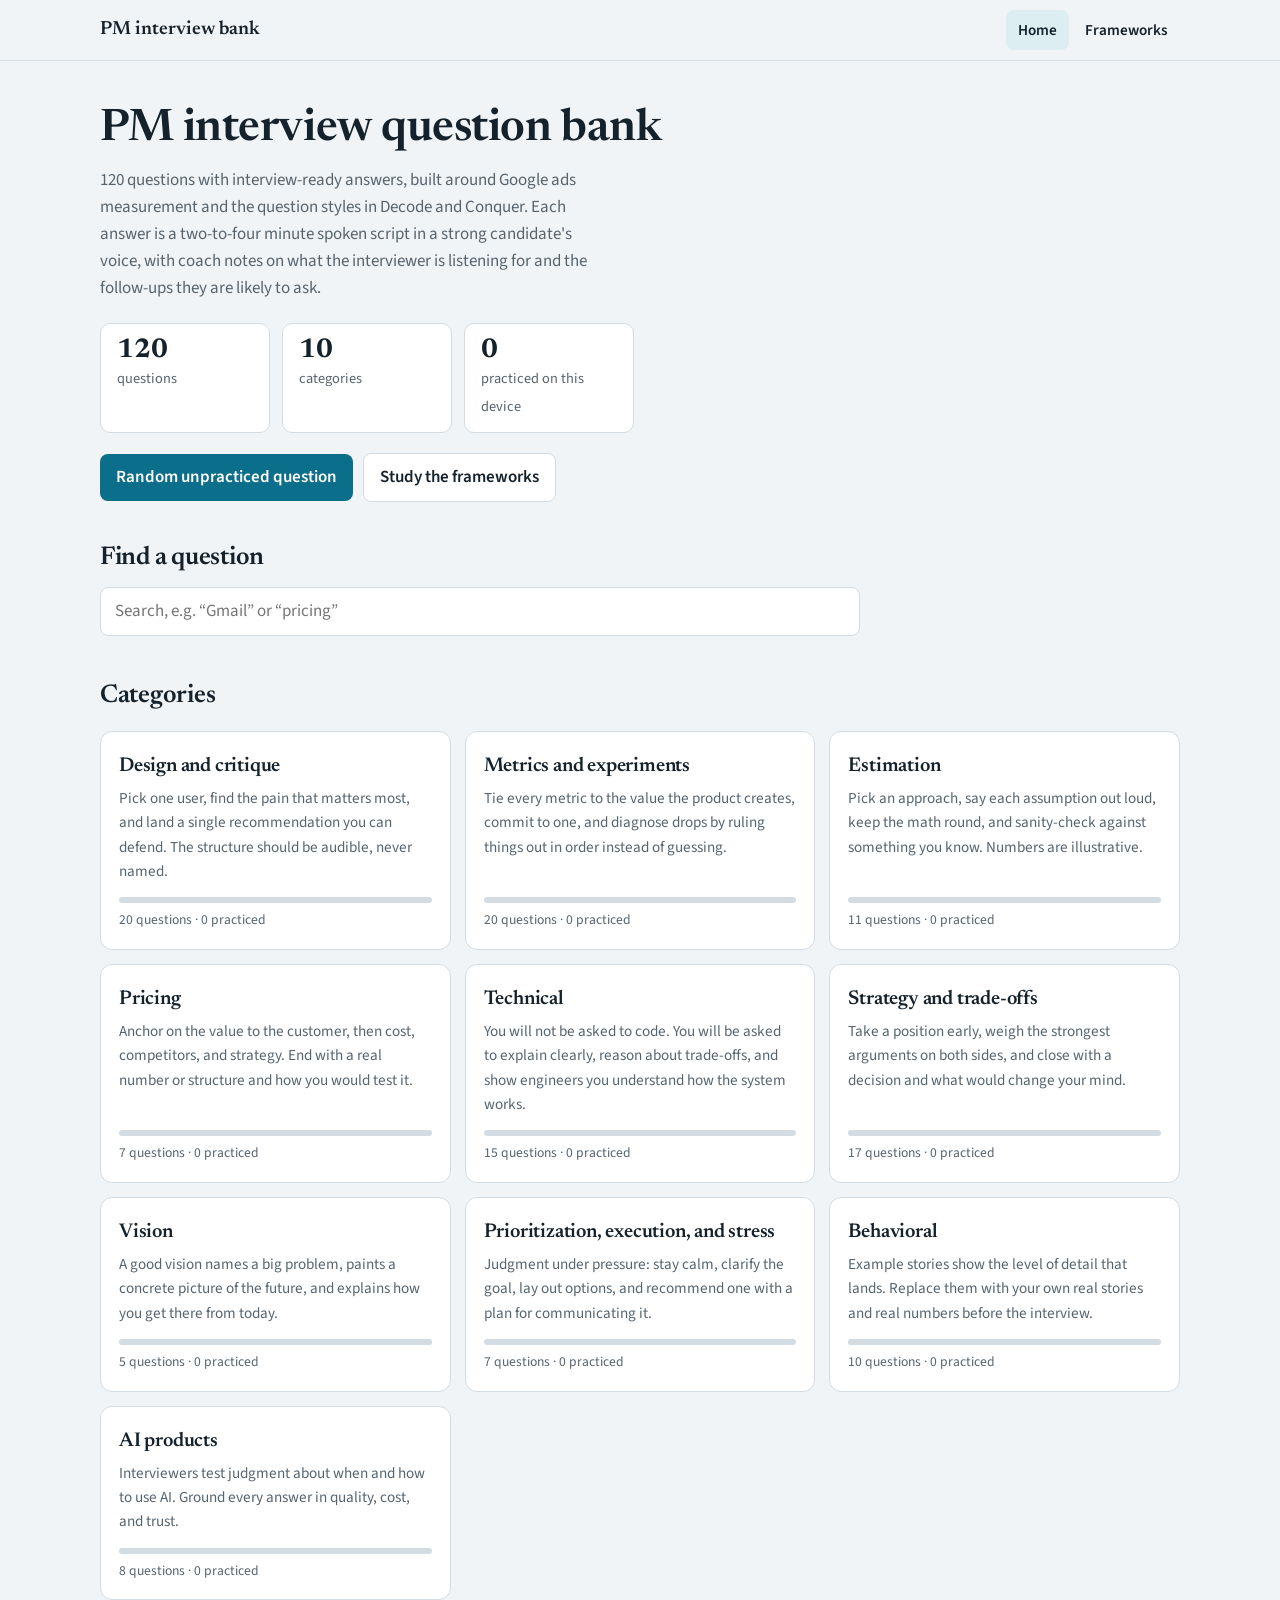
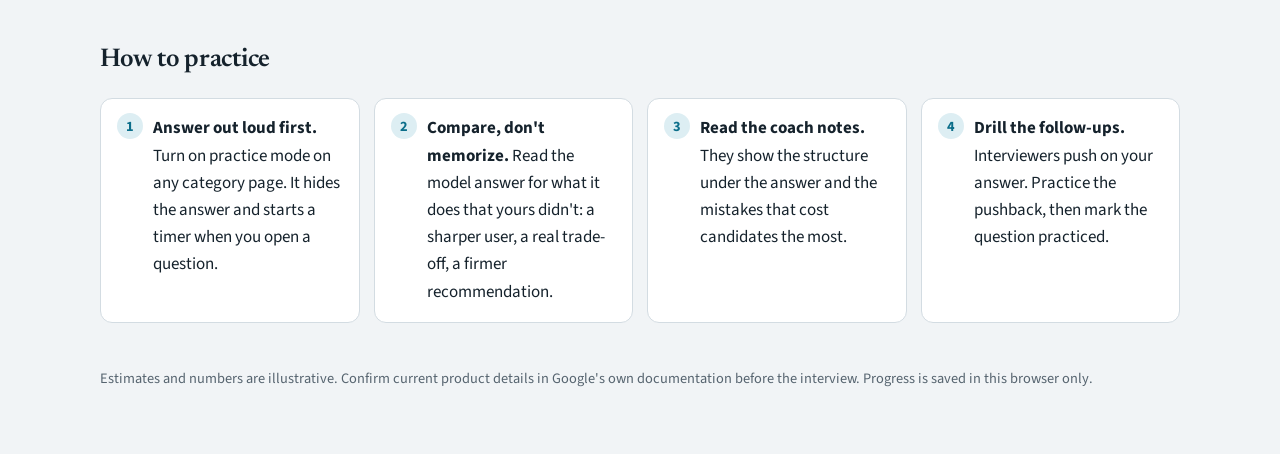
==== commit 02320af8: "Polish layout for iPhone and iPad - Keep answer tabs fully visible on phone widths - Put the filter " ====
--- a/index.html
+++ b/index.html
@@ -38,7 +38,7 @@
 
 <section class="home-search">
 <label for="q"><h2>Find a question</h2></label>
-<input class="search" type="search" id="q" placeholder="Search all questions and answers, for example “Gmail” or “pricing”">
+<input class="search" type="search" id="q" placeholder="Search, e.g. “Gmail” or “pricing”">
 <ul class="results" id="results"></ul>
 </section>
 
--- a/assets/style.css
+++ b/assets/style.css
@@ -19,11 +19,12 @@
 }
 html{scroll-padding-top:120px}
 *,*::before,*::after{box-sizing:border-box}
+html{-webkit-text-size-adjust:100%;text-size-adjust:100%}
 body{margin:0;background:var(--bg);color:var(--ink);font-family:var(--sans);font-size:17px;line-height:1.6;padding-bottom:env(safe-area-inset-bottom,0px)}
 a{color:var(--accent)}
 button{font:inherit;cursor:pointer;touch-action:manipulation}
 button:focus-visible,summary:focus-visible,a:focus-visible,input:focus-visible,select:focus-visible{outline:3px solid var(--accent);outline-offset:2px}
-.wrap{max-width:1120px;margin:0 auto;padding:0 20px 64px}
+.wrap{max-width:1120px;margin:0 auto;padding:0 max(20px,env(safe-area-inset-right)) 64px max(20px,env(safe-area-inset-left))}
 h1,h2,h3{font-family:var(--serif);font-weight:600;letter-spacing:-0.01em}
 h1{font-size:clamp(2rem,5vw,2.8rem);line-height:1.1;margin:0 0 12px}
 h2{font-size:1.6rem;margin:0 0 8px}
@@ -31,27 +32,27 @@
 
 /* Site header */
 .site{position:sticky;top:0;z-index:10;background:var(--bg);border-bottom:1px solid var(--line);padding-top:env(safe-area-inset-top,0px)}
-.site-in{max-width:1120px;margin:0 auto;padding:10px 20px;display:flex;align-items:center;gap:16px;flex-wrap:wrap}
+.site-in{max-width:1120px;margin:0 auto;padding:10px max(20px,env(safe-area-inset-right)) 10px max(20px,env(safe-area-inset-left));display:flex;align-items:center;gap:16px;flex-wrap:wrap}
 .brand{font-family:var(--serif);font-weight:600;font-size:1.2rem;color:var(--ink);text-decoration:none;margin-right:auto}
 .site-links{display:flex;gap:4px}
 .site-links a{color:var(--ink);text-decoration:none;padding:8px 12px;border-radius:8px;font-weight:600;font-size:.95rem}
 .site-links a[aria-current="page"],.site-links a:hover{background:var(--accent-soft)}
-.chips{position:relative;max-width:1120px;margin:0 auto;display:flex;gap:8px;overflow-x:auto;padding:0 20px 10px;scrollbar-width:thin}
+.chips{position:relative;max-width:1120px;margin:0 auto;display:flex;gap:8px;overflow-x:auto;padding:0 max(20px,env(safe-area-inset-right)) 10px max(20px,env(safe-area-inset-left));scrollbar-width:thin}
 .chip{flex:0 0 auto;background:var(--surface);color:var(--ink);border:1px solid var(--line);border-radius:999px;padding:7px 14px;font-size:.9rem;white-space:nowrap;text-decoration:none}
 .chip[aria-current="page"]{background:var(--accent-soft);border-color:var(--accent);font-weight:600}
 
 /* Buttons and inputs */
 .btn{display:inline-flex;align-items:center;gap:6px;background:var(--accent);color:var(--accent-ink);border:0;border-radius:8px;padding:10px 16px;font-weight:600;min-height:44px;text-decoration:none}
 .btn.alt{background:var(--surface);color:var(--ink);border:1px solid var(--line)}
-.search{width:100%;font:inherit;color:var(--ink);background:var(--surface);border:1px solid var(--line);border-radius:8px;padding:10px 14px;min-height:44px;margin-bottom:12px}
+.search{width:100%;font:inherit;color:var(--ink);background:var(--surface);border:1px solid var(--line);border-radius:8px;padding:10px 14px;min-height:44px}
 .switch{display:inline-flex;align-items:center;gap:8px;background:var(--surface);border:1px solid var(--line);border-radius:8px;padding:8px 14px;min-height:44px;font-weight:600;cursor:pointer}
 .switch input{width:18px;height:18px;accent-color:var(--accent)}
 
 /* Home */
 .hero{padding:44px 0 8px;max-width:760px}
 .lede{color:var(--muted);margin:0 0 20px;max-width:64ch}
-.stats{display:flex;flex-wrap:wrap;gap:12px;margin:8px 0 20px}
-.stat{background:var(--surface);border:1px solid var(--line);border-radius:10px;padding:12px 18px;min-width:130px}
+.stats{display:grid;grid-template-columns:repeat(3,minmax(0,170px));gap:12px;margin:8px 0 20px}
+.stat{background:var(--surface);border:1px solid var(--line);border-radius:10px;padding:12px 16px}
 .stat b{display:block;font-family:var(--serif);font-size:1.7rem;line-height:1.1}
 .stat span{color:var(--muted);font-size:.9rem}
 .row{display:flex;flex-wrap:wrap;gap:10px;align-items:center}
@@ -79,7 +80,7 @@
 .progress{display:flex;align-items:center;gap:12px;margin:0 0 18px;color:var(--muted);font-size:.9rem}
 .progress .meter{flex:0 0 180px}
 .toolbar{display:flex;flex-wrap:wrap;gap:10px;align-items:center}
-.toolbar .search{flex:1 1 240px;width:auto}
+.toolbar .search{flex:1 1 100%}
 .layout{display:grid;grid-template-columns:260px minmax(0,1fr);gap:28px;align-items:start;margin-top:22px}
 .toc{position:sticky;top:120px;max-height:calc(100vh - 140px);overflow:auto;background:var(--surface);border:1px solid var(--line);border-radius:12px;padding:12px 8px}
 .toc h2{font-family:var(--sans);font-size:.8rem;text-transform:uppercase;letter-spacing:.06em;color:var(--muted);margin:2px 10px 8px}
@@ -111,7 +112,7 @@
 .body{padding:4px 20px 16px;border-top:1px solid var(--line)}
 .tests{margin:14px 0 12px;font-size:.95rem;background:var(--accent-soft);border-radius:8px;padding:8px 12px}
 .tabs{display:flex;gap:4px;border-bottom:1px solid var(--line);overflow-x:auto}
-.tab{background:transparent;border:0;border-bottom:3px solid transparent;color:var(--muted);padding:8px 12px;font-weight:600;white-space:nowrap;min-height:44px;margin-bottom:12px}
+.tab{background:transparent;border:0;border-bottom:3px solid transparent;color:var(--muted);padding:8px 12px;font-weight:600;white-space:nowrap;min-height:44px}
 .tab[aria-selected="true"]{color:var(--ink);border-bottom-color:var(--accent)}
 .panel{padding-top:4px}
 .panel p{margin:12px 0 0;max-width:70ch}
@@ -128,7 +129,7 @@
 body.practice .q:not(.revealed) .gate{display:block}
 body.practice .q:not(.revealed) .tabs,body.practice .q:not(.revealed) .panel{display:none}
 .qfoot{display:flex;justify-content:space-between;align-items:center;gap:10px;margin-top:18px;padding-top:12px;border-top:1px solid var(--line);flex-wrap:wrap}
-.qfoot label{display:inline-flex;gap:8px;align-items:center;font-weight:600;cursor:pointer;min-height:44px;margin-bottom:12px}
+.qfoot label{display:inline-flex;gap:8px;align-items:center;font-weight:600;cursor:pointer;min-height:44px}
 .qfoot input{width:18px;height:18px;accent-color:var(--good)}
 .qfoot a{font-size:.9rem}
 .tbl{overflow-x:auto;margin-top:12px}
@@ -152,14 +153,17 @@
 .fw-list .body p.shape{color:var(--muted);font-size:.92rem;border-left:3px solid var(--accent);padding-left:10px}
 footer.note{margin-top:44px;color:var(--muted);font-size:.9rem}
 
-@media (max-width:900px){
-  .layout{grid-template-columns:1fr}
+@media (max-width:760px){
+  .layout{grid-template-columns:minmax(0,1fr)}
   .toc{display:none}
   .jump{display:block;width:100%;font:inherit;color:var(--ink);background:var(--surface);border:1px solid var(--line);border-radius:8px;padding:10px 12px;min-height:44px;margin-bottom:12px}
 }
 @media (max-width:560px){
-  .wrap,.site-in{padding-left:16px;padding-right:16px}
-  .chips{padding-left:16px;padding-right:16px}
+  .wrap,.site-in,.chips{padding-left:max(16px,env(safe-area-inset-left));padding-right:max(16px,env(safe-area-inset-right))}
+  .tabs{gap:0}
+  .tab{flex:1 1 auto;padding:8px 6px;font-size:.95rem}
+  .stat{padding:10px 12px}
+  .stat b{font-size:1.4rem}
   .body{padding:4px 16px 14px}
   .num{flex-basis:1.7em}
   .qt{font-size:1.08rem}
@@ -167,3 +171,8 @@
   .site-links a{padding:8px 8px}
 }
 @media (prefers-reduced-motion: reduce){.q summary::after,.card{transition:none}}
+@media (max-height:500px) and (orientation:landscape){
+  html{scroll-padding-top:12px}
+  .site{position:static}
+  .toc{top:12px;max-height:calc(100vh - 24px)}
+}
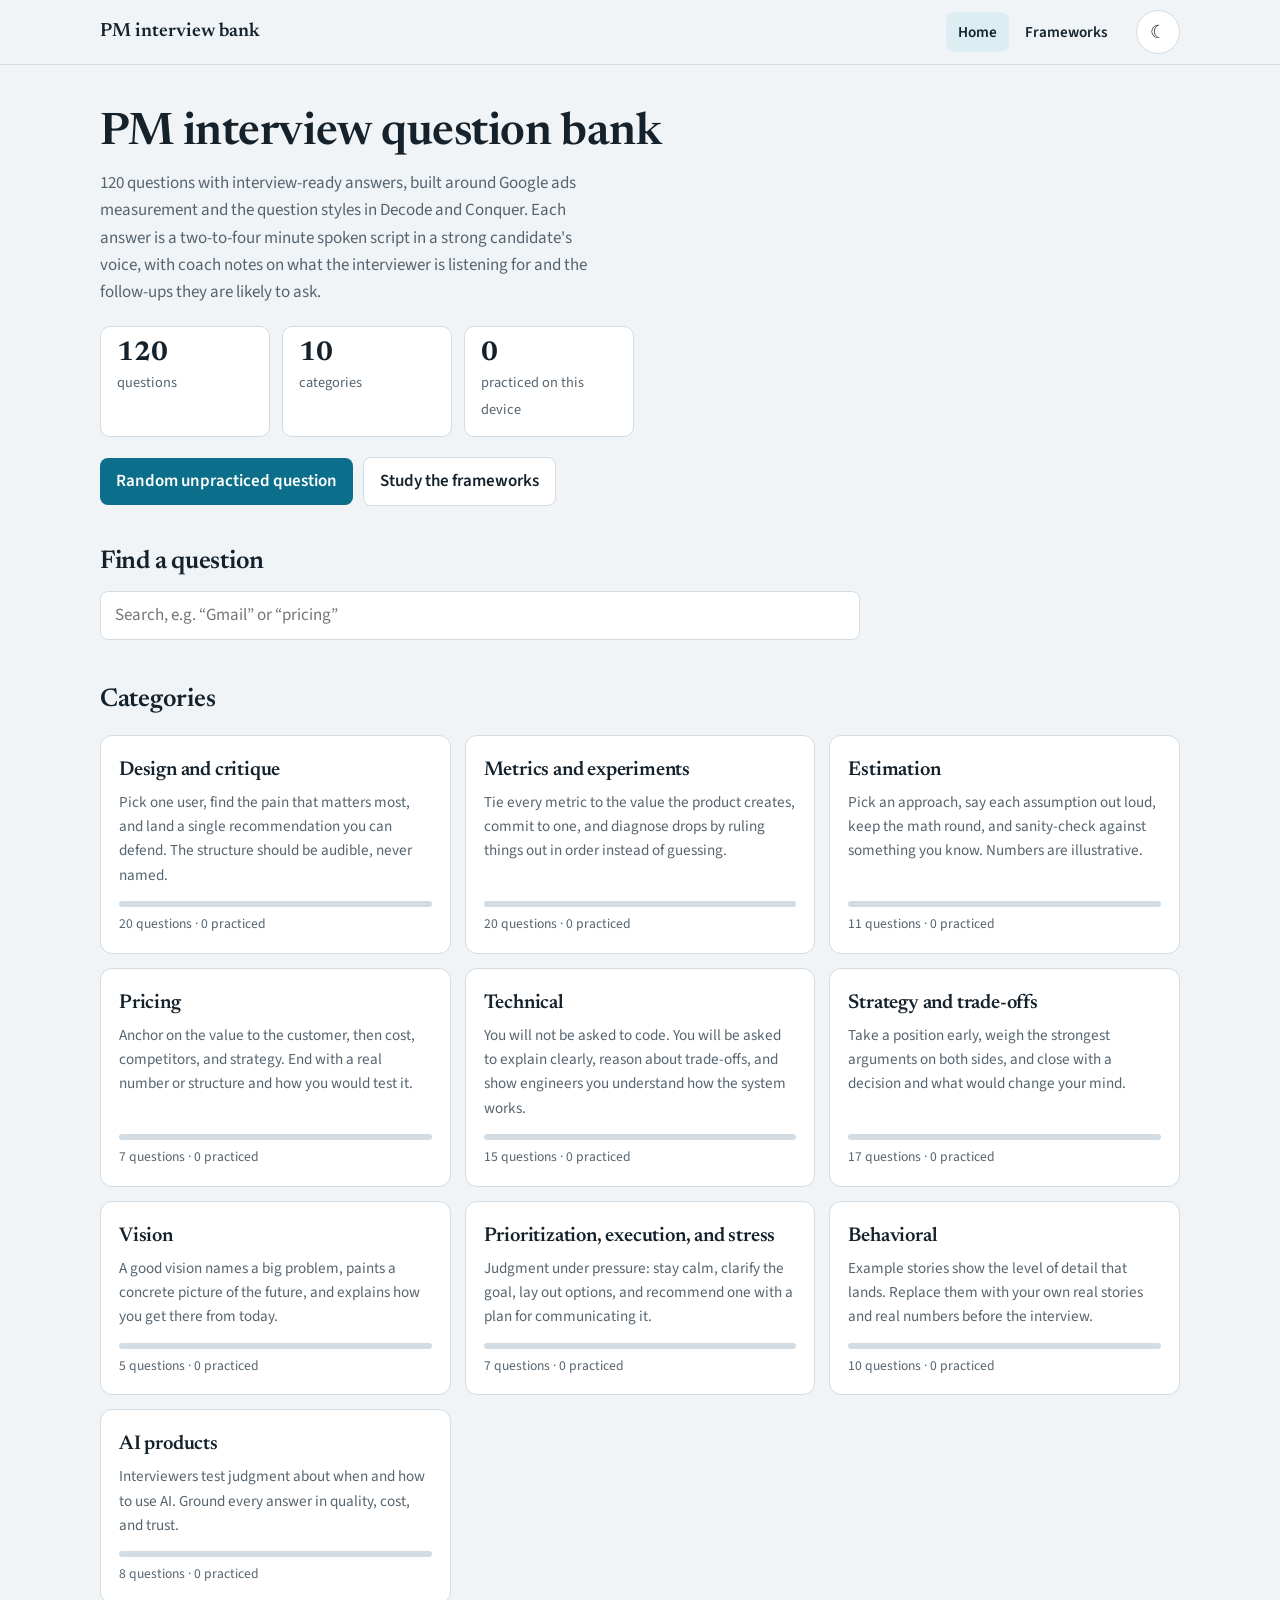
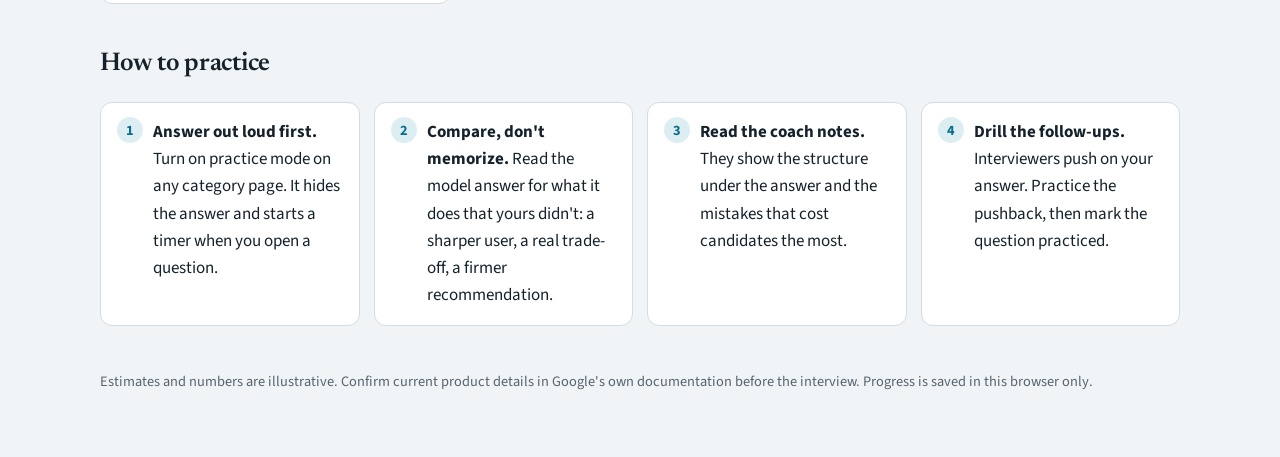
==== commit 7cbb0c89: "Add dark mode toggle - Header button switches light/dark; defaults to the system setting - Choice is" ====
--- a/index.html
+++ b/index.html
@@ -8,6 +8,7 @@
 <link rel="preconnect" href="https://fonts.gstatic.com" crossorigin>
 <link rel="stylesheet" href="https://fonts.googleapis.com/css2?family=Newsreader:opsz,wght@6..72,500;6..72,600&family=Source+Sans+3:wght@400;600;700&display=swap">
 <link rel="stylesheet" href="assets/style.css">
+<script>try{var t=localStorage.getItem("pmqb-theme");if(t)document.documentElement.dataset.theme=t}catch(e){}</script>
 <script src="assets/app.js" defer></script>
 <script src="data/design.js" defer></script>
 <script src="data/metrics.js" defer></script>
--- a/assets/style.css
+++ b/assets/style.css
@@ -37,6 +37,8 @@
 .site-links{display:flex;gap:4px}
 .site-links a{color:var(--ink);text-decoration:none;padding:8px 12px;border-radius:8px;font-weight:600;font-size:.95rem}
 .site-links a[aria-current="page"],.site-links a:hover{background:var(--accent-soft)}
+.theme-btn{flex:0 0 auto;width:44px;height:44px;border-radius:50%;border:1px solid var(--line);background:var(--surface);color:var(--ink);font-size:1.15rem;line-height:1;display:grid;place-items:center}
+.theme-btn:hover{border-color:var(--accent)}
 .chips{position:relative;max-width:1120px;margin:0 auto;display:flex;gap:8px;overflow-x:auto;padding:0 max(20px,env(safe-area-inset-right)) 10px max(20px,env(safe-area-inset-left));scrollbar-width:thin}
 .chip{flex:0 0 auto;background:var(--surface);color:var(--ink);border:1px solid var(--line);border-radius:999px;padding:7px 14px;font-size:.9rem;white-space:nowrap;text-decoration:none}
 .chip[aria-current="page"]{background:var(--accent-soft);border-color:var(--accent);font-weight:600}
@@ -167,8 +169,11 @@
   .body{padding:4px 16px 14px}
   .num{flex-basis:1.7em}
   .qt{font-size:1.08rem}
-  .brand{font-size:1.05rem}
-  .site-links a{padding:8px 8px}
+  .site-in{gap:8px}
+  .brand{font-size:1rem}
+  .site-links{gap:0}
+  .site-links a{padding:8px 7px}
+  .theme-btn{width:40px;height:40px}
 }
 @media (prefers-reduced-motion: reduce){.q summary::after,.card{transition:none}}
 @media (max-height:500px) and (orientation:landscape){
